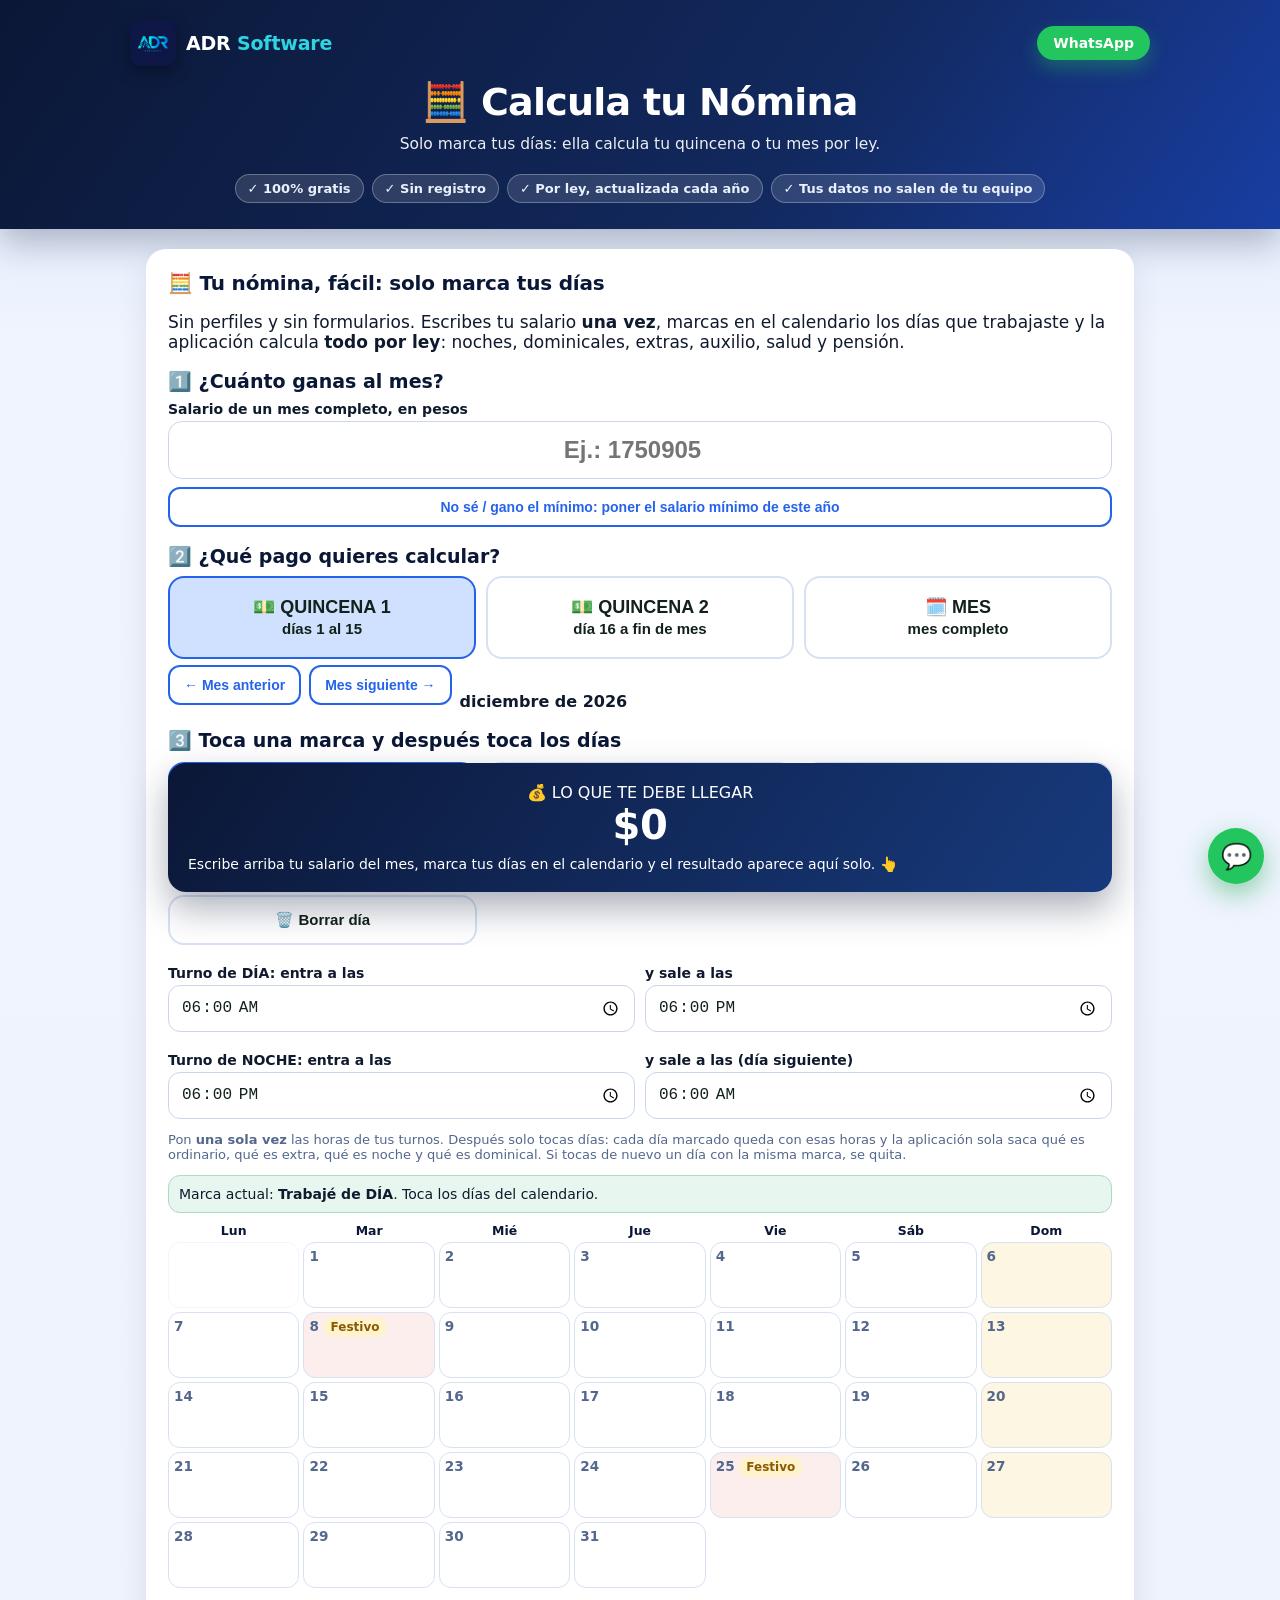
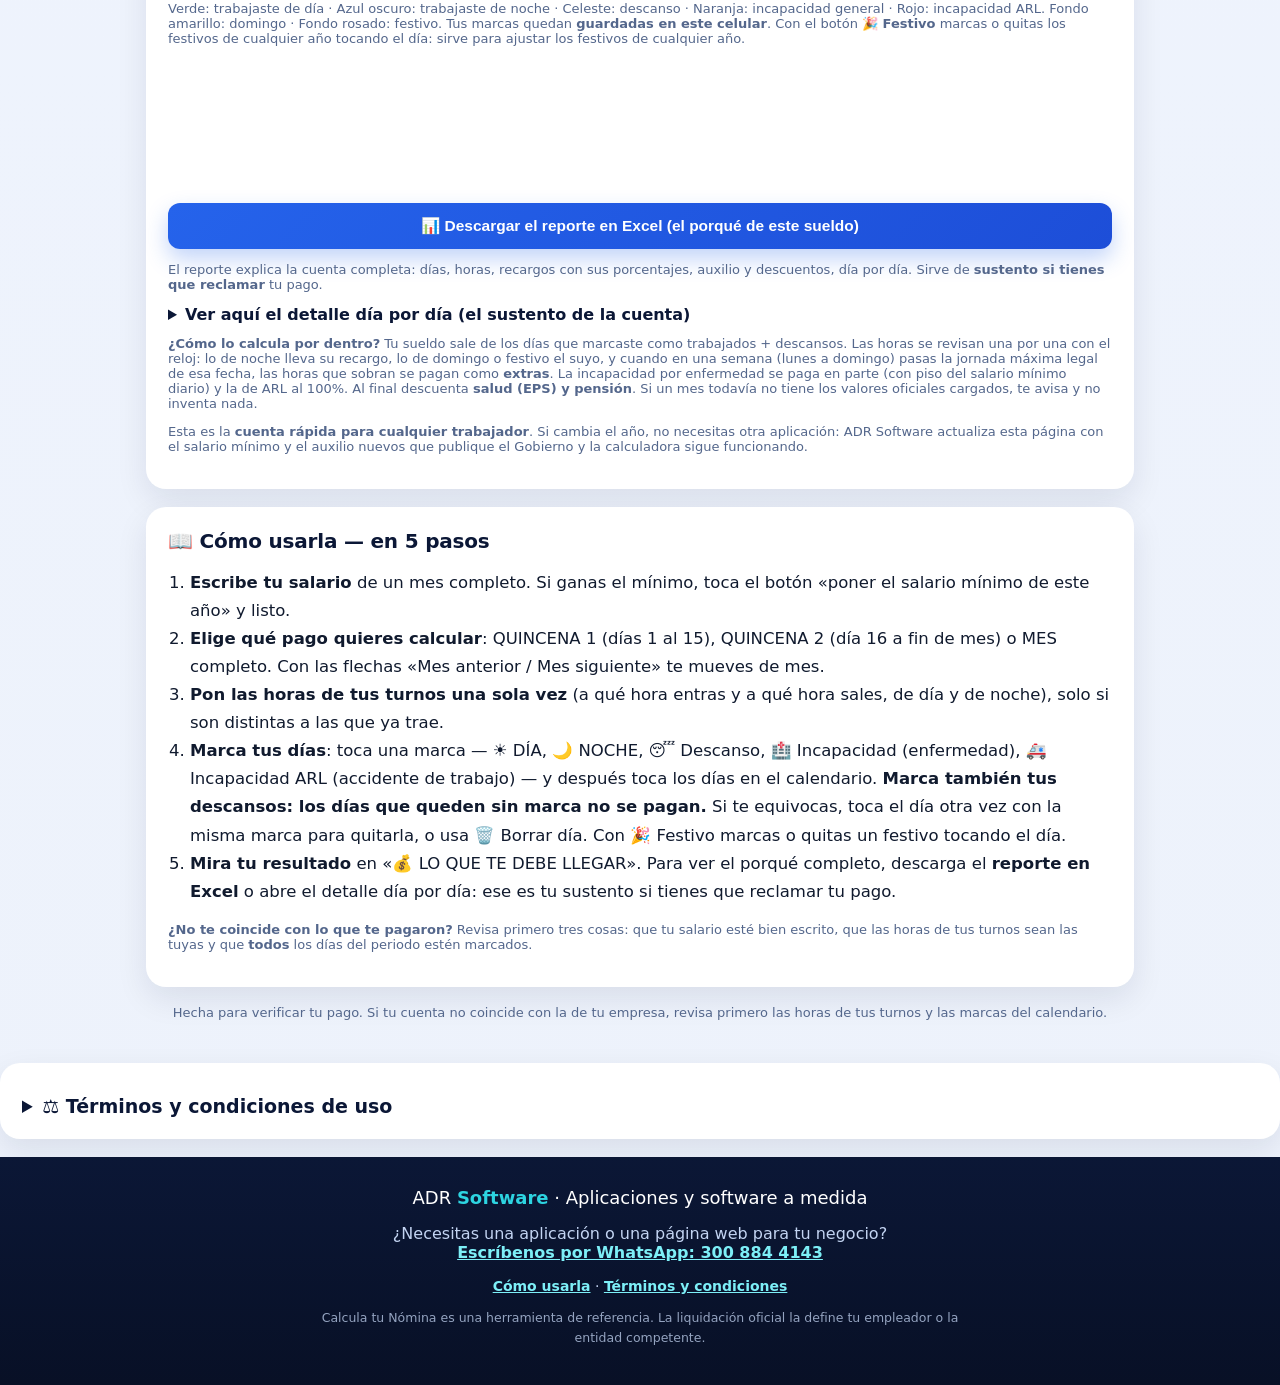
==== index.html @ c44f1e7f "Colores del calendario bien diferenciados" ====
<!DOCTYPE html>
<html lang="es">
<head>
<meta charset="UTF-8">
<meta name="viewport" content="width=device-width, initial-scale=1.0, viewport-fit=cover">
<meta http-equiv="Content-Security-Policy" content="default-src 'none'; script-src 'unsafe-inline'; style-src 'unsafe-inline'; img-src data:; base-uri 'none'; form-action 'none'">
<meta name="theme-color" content="#123c2b">
<title>Calcula tu Nómina — Gratis | ADR Software</title>
<link rel="icon" href="data:image/svg+xml,%3Csvg xmlns='http://www.w3.org/2000/svg' viewBox='0 0 100 100'%3E%3Crect width='100' height='100' rx='20' fill='%23123c2b'/%3E%3Ctext x='50' y='70' font-size='54' text-anchor='middle' fill='white'%3E%24%3C/text%3E%3C/svg%3E">
<style>
/* ===== Estilos (base conservada del proyecto existente) ===== */
:root{--verde:#123c2b;--verde2:#1b6a4a;--fondo:#f1f6f3;--borde:#c3d5cb;--ok:#137547;--mal:#b42318;--aviso:#8a5a00;--fondo-aviso:#fff3cd;--gris:#5b6b62}
*{box-sizing:border-box}
body{margin:0;font-family:system-ui,-apple-system,"Segoe UI",Roboto,sans-serif;background:var(--fondo);color:#12211a;font-size:16px}
header{background:var(--verde);color:#fff;padding:12px 16px 4px;position:sticky;top:0;z-index:20}
header h1{margin:0;font-size:20px}
header p{margin:2px 0 0;font-size:13px;opacity:.85}
nav{display:flex;gap:6px;flex-wrap:wrap;padding:10px 0 8px}
nav button{flex:1 1 auto;padding:10px 6px;border:1px solid #fff;background:#fff;color:var(--verde);border-radius:10px;font-size:13.5px;font-weight:600;cursor:pointer;min-width:104px}
nav button.activo{background:#ffc94d;color:#12211a;border-color:#ffc94d}
nav button .etapa{display:block;font-size:10.5px;font-weight:700;opacity:.75}
main{max-width:980px;margin:0 auto;padding:14px}
section.vista{display:none}section.vista.activa{display:block}
.tarjeta{background:#fff;border:1px solid var(--borde);border-radius:12px;padding:14px;margin-bottom:14px}
.tarjeta h2{margin:0 0 10px;font-size:18px;color:var(--verde)}
.tarjeta h3{margin:14px 0 6px;font-size:16px;color:var(--verde)}
label{display:block;font-size:14px;margin:10px 0 4px;font-weight:600}
input,select,textarea{width:100%;padding:10px;border:1px solid var(--borde);border-radius:8px;font-size:16px;background:#fff;color:#12211a}
textarea{min-height:80px}
.fila{display:grid;grid-template-columns:1fr 1fr;gap:10px}
.fila3{display:grid;grid-template-columns:1fr 1fr 1fr;gap:10px}
@media(max-width:640px){.fila,.fila3{grid-template-columns:1fr}}
button.accion{background:var(--verde2);color:#fff;border:none;border-radius:10px;padding:12px 16px;font-size:15px;cursor:pointer;width:100%;margin-top:12px}
button.secundario{background:#fff;color:var(--verde);border:1px solid var(--verde);border-radius:10px;padding:10px 14px;font-size:14px;cursor:pointer;margin-top:8px}
button.peligro{background:#fff;color:var(--mal);border:1px solid var(--mal);border-radius:10px;padding:10px 14px;font-size:14px;cursor:pointer;margin-top:8px}
table{width:100%;border-collapse:collapse;font-size:13.5px}
th,td{padding:7px 6px;border-bottom:1px solid #e0eae4;text-align:left;vertical-align:top}
td.num,th.num{text-align:right;font-variant-numeric:tabular-nums}
.etiqueta{display:inline-block;padding:2px 8px;border-radius:99px;font-size:12px;font-weight:700;background:#e2efe7;color:var(--verde)}
.etiqueta.pendiente{background:var(--fondo-aviso);color:var(--aviso)}
.etiqueta.verificado{background:#d9f2e3;color:var(--ok)}
.aviso{background:var(--fondo-aviso);border:1px solid #ecd28a;border-radius:10px;padding:10px;font-size:14px;margin:10px 0}
.error{background:#fdeceb;border:1px solid #f2b8b2;border-radius:10px;padding:10px;font-size:14px;margin:10px 0}
.okcaja{background:#e7f6ee;border:1px solid #a9dcc0;border-radius:10px;padding:10px;font-size:14px;margin:10px 0}
.peq{font-size:13px;color:var(--gris)}
.pendiente-caja{border:2px dashed var(--borde);border-radius:12px;padding:18px;text-align:center;color:var(--gris)}
.cal-cab{display:grid;grid-template-columns:repeat(7,1fr);gap:4px;margin-bottom:4px}
.cal-cab div{text-align:center;font-weight:700;font-size:.78rem;color:var(--verde)}
.cal-grid{display:grid;grid-template-columns:repeat(7,1fr);gap:4px}
.cal-dia{min-height:66px;border:1px solid var(--borde);border-radius:9px;padding:4px 5px;font-size:.72rem;background:#fff;cursor:pointer;text-align:left;line-height:1.35}
.cal-dia .num{font-weight:700;font-size:.85rem}
.cal-dia.domingo{background:#fdf6e3}
.cal-dia.festivo{background:#fdeeee}
.cal-dia.vacio{opacity:.3;cursor:default}
.cal-dia.sel{outline:3px solid var(--verde2);outline-offset:-1px}
.cal-dia.sin-registro{color:var(--gris)}
.cal-dia.marcado-trabajado{background:#a9dfb8;border-color:#1e9e50}
.cal-dia.marcado-descanso{background:#c9e4f6;border-color:#5b9bd5}
.cal-dia.marcado-incapacidad{background:#ffc98a;border-color:#e07b24}
.cal-dia.marcado-incapacidad-arl{background:#f6a8a8;border-color:#d63a3a}
.cal-dia.marcado-noche{background:#2f4a8a;border-color:#1d2f57;color:#fff}
.rapido-botones{display:grid;grid-template-columns:repeat(3,1fr);gap:8px;margin:10px 0}
@media(max-width:640px){.rapido-botones{grid-template-columns:repeat(2,1fr)}}
.rapido-btn{padding:14px 8px;border:2px solid var(--borde);border-radius:12px;background:#fff;font-size:15px;font-weight:700;cursor:pointer;color:#12211a}
.rapido-btn.activo{border-color:var(--verde);background:#ffc94d}
.rapido-btn[data-modo-rapido="trabajado"].activo{background:#bfe6c8}
.rapido-btn[data-modo-rapido="descanso"].activo{background:#ccd9ec}
.rapido-btn[data-modo-rapido="incapacidad_general"].activo{background:#ffc98a}
.rapido-btn[data-modo-rapido="incapacidad_arl"].activo{background:#f6a8a8}
.rapido-btn[data-modo-rapido="borrar"].activo{background:#f2b8b2}
.ci-pregunta{font-size:19px;font-weight:800;color:var(--verde);margin:18px 0 8px}
.ci-botones{display:grid;grid-template-columns:1fr 1fr;gap:10px}
.ci-boton{padding:18px 10px;border:2px solid var(--borde);border-radius:14px;background:#fff;font-size:18px;font-weight:800;cursor:pointer;color:#12211a}
.ci-boton.activo{background:#ffc94d;border-color:var(--verde)}
.ci-paso{display:flex;align-items:center;gap:10px;margin:10px 0}
.ci-paso button{width:56px;height:56px;flex:0 0 56px;border-radius:50%;border:2px solid var(--verde);background:#fff;color:var(--verde);font-size:28px;font-weight:800;cursor:pointer}
.ci-paso .ci-valor{flex:1;text-align:center;font-size:22px;font-weight:800}
.ci-paso .ci-valor small{display:block;font-size:13px;font-weight:600;color:var(--gris)}
.ci-resultado{position:sticky;bottom:8px;background:var(--verde);color:#fff;border-radius:14px;padding:16px;text-align:center;margin-top:16px;box-shadow:0 4px 14px rgba(0,0,0,.25);z-index:5}
.ci-resultado .ci-neto{font-size:36px;font-weight:800;line-height:1.15}
input.ci-salario{font-size:24px;font-weight:800;text-align:center;padding:14px}
.pto{display:inline-block;width:9px;height:9px;border-radius:50%;margin-right:3px;vertical-align:middle}
.pto.pendiente{background:#e0a800}.pto.revisado{background:#0d6efd}.pto.confirmado{background:#198754}
.mini-nav{display:flex;gap:8px;align-items:end;flex-wrap:wrap}
.mini-nav button{width:auto;margin:6px 0;padding:10px 14px}
.dias-sem{display:flex;gap:10px;flex-wrap:wrap;margin:6px 0}
.dias-sem label{font-weight:400;display:flex;gap:4px;align-items:center;margin:0}
.dias-sem input{width:auto}
.perfil-carta{border:1px solid var(--borde);border-radius:10px;padding:12px;margin-bottom:10px}
.perfil-carta .acciones{display:flex;gap:8px;flex-wrap:wrap}
.perfil-carta .acciones button{flex:1;margin-top:8px}
details{margin-top:10px}summary{font-weight:700;color:var(--verde);cursor:pointer}
.scroll-x{overflow-x:auto}
</style>
<link rel="preconnect" href="https://fonts.googleapis.com">
<link rel="preconnect" href="https://fonts.gstatic.com" crossorigin>
<link href="https://fonts.googleapis.com/css2?family=Inter:wght@400;600;700;800&display=swap" rel="stylesheet">
<style>
/* ===== Piel premium ADR (solo versión web; la lógica no se toca) ===== */
:root{--verde:#0B1736;--verde2:#2563EB;--fondo:#EDF2FB;--borde:#C9D6EE;--ok:#15803D;--gris:#54678C}
body{font-family:'Inter',system-ui,-apple-system,"Segoe UI",Roboto,sans-serif;background:linear-gradient(180deg,#DCE8FC 0,#EFF4FE 340px,#EDF2FB 100%);color:#101A2E}
main{max-width:1020px;padding:20px 16px 30px}
/* Héroe */
header{position:static;background:linear-gradient(125deg,#0B1736 0%,#12295E 62%,#1D4ED8 130%);padding:20px 18px 26px;text-align:center;box-shadow:0 14px 34px rgba(11,23,54,.28)}
header h1{font-size:clamp(27px,5.4vw,38px);font-weight:800;letter-spacing:-.02em;margin-top:14px}
header p{font-size:15.5px;opacity:.92;max-width:620px;margin:8px auto 0;line-height:1.55}
.adr-marca{display:flex;align-items:center;gap:10px;max-width:1020px;margin:0 auto;text-align:left}
.adr-marca img{width:46px;height:46px;border-radius:11px;box-shadow:0 6px 16px rgba(0,0,0,.35)}
.adr-marca-nombre{font-size:19px;font-weight:800;color:#fff;letter-spacing:-.01em}
.adr-marca-nombre b{color:#2DD4E1;font-weight:800}
.adr-marca-wa{margin-left:auto;background:#22C55E;color:#fff;font-weight:700;font-size:14px;padding:9px 16px;border-radius:999px;text-decoration:none;box-shadow:0 8px 18px rgba(34,197,94,.35)}
.adr-marca-wa:hover{background:#16A34A}
.adr-confianza{display:flex;flex-wrap:wrap;gap:8px;justify-content:center;margin-top:18px}
.adr-confianza span{background:rgba(255,255,255,.13);border:1px solid rgba(255,255,255,.28);color:#EAF1FE;font-size:13px;font-weight:600;padding:6px 12px;border-radius:999px}
/* Tarjetas y controles */
.tarjeta{border:none;border-radius:20px;padding:22px;box-shadow:0 12px 32px rgba(11,23,54,.09);margin-bottom:18px}
.tarjeta h2{color:#0B1736;font-size:20px;letter-spacing:-.01em}
.tarjeta h3{color:#0B1736}
input,select,textarea{border:1.5px solid var(--borde);border-radius:12px;padding:11px 12px;transition:border-color .15s,box-shadow .15s}
input:focus,select:focus,textarea:focus{outline:none;border-color:#2563EB;box-shadow:0 0 0 4px rgba(37,99,235,.16)}
button.accion{background:linear-gradient(135deg,#2563EB,#1D4ED8);border-radius:12px;padding:14px 16px;font-size:15.5px;font-weight:700;box-shadow:0 10px 22px rgba(37,99,235,.28)}
button.secundario{border:2px solid #2563EB;color:#2563EB;border-radius:12px;font-weight:600}
button.peligro{border-radius:12px}
summary{color:#0B1736}
.aviso,.error,.okcaja{border-radius:12px}
.etiqueta{background:#E3EDFF;color:#0B1736}
/* Marcado rápido y calendario */
.rapido-btn{border:2px solid #D7E1F2;border-radius:16px;transition:transform .12s,box-shadow .12s}
.rapido-btn:hover{transform:translateY(-2px);box-shadow:0 8px 18px rgba(11,23,54,.10)}
.rapido-btn.activo{border-color:#2563EB;background:#CFE1FF}
.rapido-btn[data-modo-rapido="trabajado"].activo{background:#BFE6C8;border-color:#15803D}
.rapido-btn[data-modo-rapido="descanso"].activo{background:#CCD9EC;border-color:#3D5A99}
.rapido-btn[data-modo-rapido="incapacidad_general"].activo{background:#FFC98A;border-color:#E07B24}
.rapido-btn[data-modo-rapido="incapacidad_arl"].activo{background:#F6A8A8;border-color:#D63A3A}
.rapido-btn[data-modo-rapido="borrar"].activo{background:#F2B8B2;border-color:#B42318}
.cal-dia{border-radius:12px;border-color:#D7E1F2}
.cal-dia.sel{outline:3px solid #2563EB}
.cal-cab div{color:#0B1736}
/* Modo pregunta por pregunta */
.ci-pregunta{color:#0B1736}
.ci-boton{border:2px solid #D7E1F2;border-radius:16px;transition:transform .12s,box-shadow .12s}
.ci-boton:hover{transform:translateY(-2px);box-shadow:0 8px 18px rgba(11,23,54,.10)}
.ci-boton.activo{background:#CFE1FF;border-color:#2563EB}
.ci-paso button{border-color:#2563EB;color:#2563EB}
input.ci-salario{border-radius:14px}
.ci-resultado{background:linear-gradient(125deg,#0B1736,#173A7D);border-radius:18px;box-shadow:0 16px 36px rgba(11,23,54,.35);padding:20px}
.ci-resultado .ci-neto{font-size:40px;letter-spacing:-.01em}
/* Instrucciones y términos */
#instrucciones ol{margin:8px 0 4px;padding-left:22px;line-height:1.65}
#instrucciones li{margin-bottom:7px}
#terminos summary{font-size:16.5px}
#terminos p{line-height:1.6;color:#33456B}
/* Pie y flotante */
.adr-pie{background:linear-gradient(180deg,#0B1736,#081026);color:#C3D4F2;text-align:center;padding:30px 16px 38px;margin-top:10px}
.adr-pie-marca{font-size:18px;color:#fff;margin:0 0 8px}
.adr-pie-marca b{color:#2DD4E1}
.adr-pie a{color:#7DEFF7;font-weight:700}
.adr-pie-links{font-size:14px}
.adr-pie-nota{font-size:12.5px;opacity:.75;max-width:640px;margin:10px auto 0;line-height:1.55}
.adr-flotante{position:fixed;right:16px;bottom:16px;width:56px;height:56px;border-radius:50%;background:#22C55E;display:flex;align-items:center;justify-content:center;font-size:25px;text-decoration:none;box-shadow:0 10px 26px rgba(22,163,74,.45);z-index:50}
.adr-flotante:hover{background:#16A34A}
/* La sección de valores por año es solo de administración: no se muestra en la web */
#cfg-tarjeta{display:none!important}
</style>
</head>
<body>
<!-- ============================================================
     Calcula tu Nómina (proyecto independiente)
     Una sola página: marcas tus días y calcula todo por ley.
     Los valores de cada año (salario mínimo, auxilio, recargos,
     festivos) se pueden escribir en la tarjeta ⚙️ Valores por año.
     Un solo archivo, sin servidor. Los datos se guardan SOLO en
     este dispositivo (localStorage, clave propia).
     ============================================================ -->
<header><div class="adr-marca"><img src="[data-uri]" alt="Logotipo de ADR Software"><span class="adr-marca-nombre">ADR <b>Software</b></span><a class="adr-marca-wa" href="https://wa.me/573008844143?text=Hola%20ADR%20Software%2C%20tengo%20una%20pregunta%20sobre%20Calcula%20tu%20N%C3%B3mina." target="_blank" rel="noopener">WhatsApp</a></div>
  <h1>🧮 Calcula tu Nómina</h1>
  <p>Solo marca tus días: ella calcula tu quincena o tu mes por ley.</p>
<div class="adr-confianza"><span>✓ 100% gratis</span><span>✓ Sin registro</span><span>✓ Por ley, actualizada cada año</span><span>✓ Tus datos no salen de tu equipo</span></div></header>
<main>
<section id="vista-inicio" class="vista activa">
  <div class="tarjeta">
    <h2>🧮 Tu nómina, fácil: solo marca tus días</h2>
    <p style="font-size:17px">Sin perfiles y sin formularios. Escribes tu salario <strong>una vez</strong>, marcas en el calendario los días que trabajaste y la aplicación calcula <strong>todo por ley</strong>: noches, dominicales, extras, auxilio, salud y pensión.</p>
    <div class="ci-pregunta">1️⃣ ¿Cuánto ganas al mes?</div>
    <label for="ci-salario" style="margin-top:0">Salario de un mes completo, en pesos</label>
    <input id="ci-salario" class="ci-salario" type="number" min="0" step="1000" inputmode="numeric" placeholder="Ej.: 1750905">
    <button class="secundario" id="btn-ci-minimo" style="width:100%">No sé / gano el mínimo: poner el salario mínimo de este año</button>
    <div class="ci-pregunta">2️⃣ ¿Qué pago quieres calcular?</div>
    <div class="ci-botones" style="grid-template-columns:1fr 1fr 1fr">
      <button type="button" class="ci-boton activo" data-ci-periodo="q1">💵 QUINCENA 1<br><small style="font-weight:600">días 1 al 15</small></button>
      <button type="button" class="ci-boton" data-ci-periodo="q2">💵 QUINCENA 2<br><small style="font-weight:600">día 16 a fin de mes</small></button>
      <button type="button" class="ci-boton" data-ci-periodo="mes">🗓️ MES<br><small style="font-weight:600">mes completo</small></button>
    </div>
    <div class="mini-nav">
      <button class="secundario" id="btn-ci-mes-antes">← Mes anterior</button>
      <button class="secundario" id="btn-ci-mes-sig">Mes siguiente →</button>
      <strong id="ci-titulo-mes"></strong>
    </div>
    <input id="ci-mes" type="month" style="display:none">
    <div class="ci-pregunta">3️⃣ Toca una marca y después toca los días</div>
    <div class="rapido-botones">
      <button type="button" class="rapido-btn activo" data-ci-modo="trabajo_dia">☀️ Trabajé de DÍA</button>
      <button type="button" class="rapido-btn" data-ci-modo="trabajo_noche">🌙 Trabajé de NOCHE</button>
      <button type="button" class="rapido-btn" data-ci-modo="descanso">😴 Descanso</button>
      <button type="button" class="rapido-btn" data-ci-modo="incapacidad_general">🏥 Incapacidad (enfermedad)</button>
      <button type="button" class="rapido-btn" data-ci-modo="incapacidad_arl">🚑 Incapacidad ARL (accidente de trabajo)</button>
      <button type="button" class="rapido-btn" data-ci-modo="festivo">🎉 Festivo (marcar / quitar)</button>
      <button type="button" class="rapido-btn" data-ci-modo="borrar">🗑️ Borrar día</button>
    </div>
    <div class="fila">
      <div><label for="ci-turno-dia-i">Turno de DÍA: entra a las</label><input id="ci-turno-dia-i" type="time" value="06:00"></div>
      <div><label for="ci-turno-dia-f">y sale a las</label><input id="ci-turno-dia-f" type="time" value="18:00"></div>
      <div><label for="ci-turno-noche-i">Turno de NOCHE: entra a las</label><input id="ci-turno-noche-i" type="time" value="18:00"></div>
      <div><label for="ci-turno-noche-f">y sale a las (día siguiente)</label><input id="ci-turno-noche-f" type="time" value="06:00"></div>
    </div>
    <p class="peq">Pon <strong>una sola vez</strong> las horas de tus turnos. Después solo tocas días: cada día marcado queda con esas horas y la aplicación sola saca qué es ordinario, qué es extra, qué es noche y qué es dominical. Si tocas de nuevo un día con la misma marca, se quita.</p>
    <div id="ci-modo-estado" class="okcaja">Marca actual: <strong>Trabajé de DÍA</strong>. Toca los días del calendario.</div>
    <div class="cal-cab"><div>Lun</div><div>Mar</div><div>Mié</div><div>Jue</div><div>Vie</div><div>Sáb</div><div>Dom</div></div>
    <div class="cal-grid" id="ci-grid"></div>
    <p class="peq">Verde: trabajaste de día · Azul oscuro: trabajaste de noche · Celeste: descanso · Naranja: incapacidad general · Rojo: incapacidad ARL. Fondo amarillo: domingo · Fondo rosado: festivo. Tus marcas quedan <strong>guardadas en este celular</strong>. Con el botón <strong>🎉 Festivo</strong> marcas o quitas los festivos de cualquier año tocando el día: sirve para ajustar los festivos de cualquier año.</p>
    <div id="ci-aviso"></div>
    <div class="ci-resultado">
      <div>💰 LO QUE TE DEBE LLEGAR</div>
      <div class="ci-neto" id="ci-neto">$0</div>
      <div id="ci-resultado-detalle" style="font-size:14px;text-align:left;margin-top:8px"></div>
    </div>
    <button type="button" class="accion" id="btn-reporte">📊 Descargar el reporte en Excel (el porqué de este sueldo)</button>
    <p class="peq">El reporte explica la cuenta completa: días, horas, recargos con sus porcentajes, auxilio y descuentos, día por día. Sirve de <strong>sustento si tienes que reclamar</strong> tu pago.</p>
    <details id="ci-detalle-wrap"><summary>Ver aquí el detalle día por día (el sustento de la cuenta)</summary><div id="ci-detalle-dias" style="font-size:13.5px;line-height:1.6;margin-top:8px"></div></details>
    <p class="peq" style="margin-top:12px"><strong>¿Cómo lo calcula por dentro?</strong> Tu sueldo sale de los días que marcaste como trabajados + descansos. Las horas se revisan una por una con el reloj: lo de noche lleva su recargo, lo de domingo o festivo el suyo, y cuando en una semana (lunes a domingo) pasas la jornada máxima legal de esa fecha, las horas que sobran se pagan como <strong>extras</strong>. La incapacidad por enfermedad se paga en parte (con piso del salario mínimo diario) y la de ARL al 100%. Al final descuenta <strong>salud (EPS) y pensión</strong>. Si un mes todavía no tiene los valores oficiales cargados, te avisa y no inventa nada.</p>
    <p class="peq">Esta es la <strong>cuenta rápida para cualquier trabajador</strong>. Si cambia el año, no necesitas otra aplicación: ADR Software actualiza esta página con el salario mínimo y el auxilio nuevos que publique el Gobierno y la calculadora sigue funcionando.</p>
  </div>
</section>

<div class="tarjeta" id="instrucciones-tarjeta">
  <h2>📖 Cómo usarla — en 5 pasos</h2>
  <ol style="font-size:16.5px;line-height:1.7;text-align:left;padding-left:22px">
    <li><strong>Escribe tu salario</strong> de un mes completo. Si ganas el mínimo, toca el botón «poner el salario mínimo de este año» y listo.</li>
    <li><strong>Elige qué pago quieres calcular</strong>: QUINCENA 1 (días 1 al 15), QUINCENA 2 (día 16 a fin de mes) o MES completo. Con las flechas «Mes anterior / Mes siguiente» te mueves de mes.</li>
    <li><strong> Pon las horas de tus turnos una sola vez</strong> (a qué hora entras y a qué hora sales, de día y de noche), solo si son distintas a las que ya trae.</li>
    <li><strong>Marca tus días</strong>: toca una marca — ☀️ DÍA, 🌙 NOCHE, 😴 Descanso, 🏥 Incapacidad (enfermedad), 🚑 Incapacidad ARL (accidente de trabajo) — y después toca los días en el calendario. <strong>Marca también tus descansos: los días que queden sin marca no se pagan.</strong> Si te equivocas, toca el día otra vez con la misma marca para quitarla, o usa 🗑️ Borrar día. Con 🎉 Festivo marcas o quitas un festivo tocando el día.</li>
    <li><strong>Mira tu resultado</strong> en «💰 LO QUE TE DEBE LLEGAR». Para ver el porqué completo, descarga el <strong>reporte en Excel</strong> o abre el detalle día por día: ese es tu sustento si tienes que reclamar tu pago.</li>
  </ol>
  <p class="peq"><strong>¿No te coincide con lo que te pagaron?</strong> Revisa primero tres cosas: que tu salario esté bien escrito, que las horas de tus turnos sean las tuyas y que <strong>todos</strong> los días del periodo estén marcados.</p>
</div>

<div class="tarjeta" id="cfg-tarjeta">
  <h2>⚙️ Valores por año (lo que cambia el Gobierno)</h2>
  <p>Cada año el Gobierno publica el <strong>salario mínimo</strong> y el <strong>auxilio de transporte</strong> nuevos. Cuando eso pase, escríbelos aquí <strong>una sola vez</strong> y la calculadora ya hace las cuentas del año nuevo. También puedes corregir los días festivos y, si una ley cambia algo a mitad de año, agregar ese cambio. Todo queda guardado en este celular.</p>
  <label for="cfg-anio">Año que quieres ver o corregir</label>
  <select id="cfg-anio"></select>
  <button type="button" class="secundario" id="btn-cfg-nuevo" style="width:100%">➕ Preparar el año siguiente</button>
  <div id="cfg-aviso-anio"></div>
  <div class="fila">
    <div><label for="cfg-smmlv">Salario mínimo de este año ($)</label><input id="cfg-smmlv" type="number" min="0" step="1000" inputmode="numeric" placeholder="Ej.: 1750905"></div>
    <div><label for="cfg-auxilio">Auxilio de transporte de este año ($)</label><input id="cfg-auxilio" type="number" min="0" step="1000" inputmode="numeric" placeholder="Ej.: 249095"></div>
  </div>
  <h3>Tramos del año (si algo cambia a mitad de año)</h3>
  <p class="peq">Casi todos los años tienen un solo tramo. Si el Gobierno cambia la jornada o el recargo dominical a mitad de año, aquí quedan dos o más tramos. Puedes corregir las fechas y los valores de cada tramo.</p>
  <div id="cfg-tramos"></div>
  <button type="button" class="secundario" id="btn-cfg-split" style="width:100%">➕ Agregar un cambio a mitad de año</button>
  <div id="cfg-split" style="display:none">
    <div class="fila">
      <div><label for="cfg-split-desde">El cambio empieza el día</label><input id="cfg-split-desde" type="date"></div>
      <div><label for="cfg-split-jornada">Jornada máxima desde ese día (horas por semana)</label><input id="cfg-split-jornada" type="number" min="1" max="60" step="1" placeholder="Igual que antes"></div>
      <div><label for="cfg-split-dom">Recargo dominical/festivo desde ese día (%)</label><input id="cfg-split-dom" type="number" min="0" max="200" step="1" placeholder="Igual que antes"></div>
      <div><label for="cfg-split-noche">La noche empieza a las (hora 0–24)</label><input id="cfg-split-noche" type="number" min="0" max="24" step="1" placeholder="Igual que antes"></div>
    </div>
    <button type="button" class="accion" id="btn-cfg-split-ok">Aplicar el cambio</button>
  </div>
  <details>
    <summary>Porcentajes que casi nunca cambian (tócalos solo si una ley los cambia)</summary>
    <div class="fila">
      <div><label for="cfg-p-nocturno">Recargo nocturno (%)</label><input id="cfg-p-nocturno" type="number" step="0.01"></div>
      <div><label for="cfg-p-extrad">Hora extra de día (%)</label><input id="cfg-p-extrad" type="number" step="0.01"></div>
      <div><label for="cfg-p-extran">Hora extra de noche (%)</label><input id="cfg-p-extran" type="number" step="0.01"></div>
      <div><label for="cfg-p-incap1">Incapacidad enfermedad días 1–90 (% del salario)</label><input id="cfg-p-incap1" type="number" step="0.01"></div>
      <div><label for="cfg-p-incap2">Incapacidad enfermedad días 91–180 (%)</label><input id="cfg-p-incap2" type="number" step="0.01"></div>
      <div><label for="cfg-p-incaparl">Incapacidad ARL (%)</label><input id="cfg-p-incaparl" type="number" step="0.01"></div>
      <div><label for="cfg-p-salud">Descuento de salud del trabajador (%)</label><input id="cfg-p-salud" type="number" step="0.01"></div>
      <div><label for="cfg-p-pension">Descuento de pensión del trabajador (%)</label><input id="cfg-p-pension" type="number" step="0.01"></div>
    </div>
  </details>
  <label for="cfg-festivos">Días festivos de este año — una fecha por línea, así: 2027-01-01</label>
  <textarea id="cfg-festivos" placeholder="2027-01-01&#10;2027-01-11&#10;..."></textarea>
  <p class="peq">Los festivos salen cada año en el calendario oficial. Escríbelos aquí y el calendario los pinta de rosado y paga su recargo. También puedes marcarlos o quitarlos tocando los días en el calendario con el botón 🎉 Festivo.</p>
  <button type="button" class="accion" id="btn-cfg-guardar">💾 Guardar estos valores</button>
  <div id="cfg-msg"></div>
</div>

<p class="peq" style="text-align:center">Hecha para verificar tu pago. Si tu cuenta no coincide con la de tu empresa, revisa primero las horas de tus turnos y las marcas del calendario.</p>
</main>
<script>
"use strict";

/* ============================================================
   Utilidades (copia mínima del proyecto grande)
   ============================================================ */
const $=s=>document.querySelector(s);
function dinero(n){return "$"+Math.round(Number(n)||0).toLocaleString("es-CO");}
function escapar(t){return String(t==null?"":t).replace(/[&<>"']/g,c=>({"&":"&amp;","<":"&lt;",">":"&gt;",'"':"&quot;","'":"&#39;"}[c]));}
const NOMBRES_MES=["enero","febrero","marzo","abril","mayo","junio","julio","agosto","septiembre","octubre","noviembre","diciembre"];
function pad2(n){return String(n).padStart(2,"0");}
function isoDe(anio,mes,dia){return anio+"-"+pad2(mes)+"-"+pad2(dia);}
function diasEnMes(anio,mes){return new Date(anio,mes,0).getDate();}
function sumarDias(iso,n){const f=new Date(iso+"T12:00:00");f.setDate(f.getDate()+n);return f.getFullYear()+"-"+String(f.getMonth()+1).padStart(2,"0")+"-"+String(f.getDate()).padStart(2,"0");}
function diaSemanaDe(iso){return new Date(iso+"T12:00:00").getDay();}
function esDomingoISO(iso){return diaSemanaDe(iso)===0;}
function lunesDeSemana(iso){return sumarDias(iso,-((diaSemanaDe(iso)+6)%7));}
const CUBETAS=["OD","ON","ODD","ODN","ED","EN","EDD","EDN"];
function cubetasEnCero(){const o={};CUBETAS.forEach(k=>{o[k]=0;});return o;}
function totalCubetas(c){return CUBETAS.reduce((s,k)=>s+c[k],0);}

/* ============================================================
   VALORES POR AÑO (editables por el usuario)
   Lo que el Gobierno cambia: salario mínimo y auxilio cada año;
   a veces a mitad de año cambian la jornada o el recargo
   dominical: eso se guarda por TRAMOS (desde/hasta). Precargado:
   2025 y 2026 con los valores oficiales verificados del proyecto
   grande; 2027 con la jornada y el dominical que ya fijó la
   Ley 2466 de 2025, pero SIN salario mínimo: lo escribe el
   usuario cuando el Gobierno lo publique (diciembre de 2026).
   ============================================================ */
const FESTIVOS_2025=["2025-01-01","2025-01-06","2025-03-24","2025-04-17","2025-04-18","2025-05-01","2025-06-02","2025-06-23","2025-06-30","2025-07-20","2025-08-07","2025-08-18","2025-10-13","2025-11-03","2025-11-17","2025-12-08","2025-12-25"];
const FESTIVOS_2026=["2026-01-01","2026-01-12","2026-03-23","2026-04-02","2026-04-03","2026-05-01","2026-05-18","2026-06-08","2026-06-15","2026-06-29","2026-07-20","2026-08-07","2026-08-17","2026-10-12","2026-11-02","2026-11-16","2026-12-08","2026-12-25"];
function cfgAnioBase(smmlv,auxilio,tramos,festivos){
  return {smmlv:smmlv,auxilio:auxilio,recargoNocturno:35,extraDiurna:25,extraNocturna:75,
    incap1a90:66.67,incap91a180:50,incapARL:100,salud:4,pension:4,tramos:tramos,festivos:festivos};
}
function CFG_DEFECTO(){
  return {
    2025:cfgAnioBase(1423500,200000,[
      {desde:"2025-01-01",hasta:"2025-06-30",jornada:46,nocheDesde:21,dominical:75},
      {desde:"2025-07-01",hasta:"2025-07-14",jornada:46,nocheDesde:21,dominical:80},
      {desde:"2025-07-15",hasta:"2025-12-24",jornada:44,nocheDesde:21,dominical:80},
      {desde:"2025-12-25",hasta:"2025-12-31",jornada:44,nocheDesde:19,dominical:80}],FESTIVOS_2025),
    2026:cfgAnioBase(1750905,249095,[
      {desde:"2026-01-01",hasta:"2026-06-30",jornada:44,nocheDesde:19,dominical:80},
      {desde:"2026-07-01",hasta:"2026-07-14",jornada:44,nocheDesde:19,dominical:90},
      {desde:"2026-07-15",hasta:"2026-12-31",jornada:42,nocheDesde:19,dominical:90}],FESTIVOS_2026),
    2027:cfgAnioBase(0,0,[
      {desde:"2027-01-01",hasta:"2027-06-30",jornada:42,nocheDesde:19,dominical:90},
      {desde:"2027-07-01",hasta:"2027-12-31",jornada:42,nocheDesde:19,dominical:100}],[])
  };
}
let CFG=CFG_DEFECTO();
/* La vigencia (tramo) que cubre una fecha, con todos los valores
   que el motor necesita. null si el año no está o la fecha no
   está cubierta por ningún tramo. */
function paramSimple(iso){
  const c=CFG[Number(iso.slice(0,4))];if(!c||!Array.isArray(c.tramos))return null;
  const t=c.tramos.find(t=>iso>=t.desde&&(!t.hasta||iso<=t.hasta));if(!t)return null;
  return {smmlv:Number(c.smmlv)||0,auxilio:Number(c.auxilio)||0,
    jornadaMaxima:Number(t.jornada)||42,divisor:Math.round((Number(t.jornada)||42)/6*30),
    nocheDesde:Number(t.nocheDesde)||19,recargoDominical:Number(t.dominical)||0,
    recargoNocturno:Number(c.recargoNocturno)||0,extraDiurna:Number(c.extraDiurna)||0,extraNocturna:Number(c.extraNocturna)||0,
    incapGeneral1a90:Number(c.incap1a90)||0,incapGeneral91a180:Number(c.incap91a180)||0,incapARL:Number(c.incapARL)||0,
    saludTrabajador:Number(c.salud)||0,pensionTrabajador:Number(c.pension)||0};
}
function bloqueoSimple(iso){
  const anio=Number(iso.slice(0,4));const c=CFG[anio];
  if(!c)return{bloqueado:true,motivo:"Todavía no hay valores cargados para el año "+anio+": en cuanto el Gobierno publique los valores de ese año, actualizaremos esta página."};
  if(!(Number(c.smmlv)>0))return{bloqueado:true,motivo:"El año "+anio+" aún no tiene el salario mínimo escrito. Cuando el Gobierno lo publique, actualizaremos esta página con ese valor y esta cuenta quedará exacta (por ahora es una estimación)."};
  if(!paramSimple(iso))return{bloqueado:true,motivo:"La fecha "+iso+" no está cubierta por los valores cargados de su año en esta página."};
  return{bloqueado:false,motivo:""};
}
function esFestivoTabla(iso){
  /* Lo tocado a mano en el calendario manda sobre la lista de ⚙️:
     festivosExtra = marcados por el usuario; festivosFuera =
     festivos de la lista que el usuario quitó tocando el día. */
  if(typeof cs!=="undefined"&&cs){
    if(cs.festivosFuera&&cs.festivosFuera[iso])return false;
    if(cs.festivosExtra&&cs.festivosExtra[iso])return true;
  }
  const c=CFG[Number(iso.slice(0,4))];
  return !!(c&&Array.isArray(c.festivos)&&c.festivos.indexOf(iso)>=0);
}


/* ============================================================
   CALCULADORA INMEDIATA (extraída del Bloque 13 del proyecto
   grande, con los parámetros apuntando a los valores editables
   por año de esta misma aplicación: paramSimple/bloqueoSimple)
   ============================================================ */
const CLAVE_SIMPLE="calculadora_nomina_sencilla_v1";
const NOMBRES_MARCA_SIMPLE={trabajo_dia:"Trabajé de DÍA",trabajo_noche:"Trabajé de NOCHE",descanso:"Descanso",incapacidad_general:"Incapacidad (enfermedad)",incapacidad_arl:"Incapacidad ARL",festivo:"Festivo 🎉 (toca un día para marcarlo o quitarlo como festivo)",borrar:"Borrar día"};
let cs={salario:0,turnoDia:{i:"06:00",f:"18:00"},turnoNoche:{i:"18:00",f:"06:00"},marcas:{},festivosExtra:{},festivosFuera:{}};
let ciPeriodo="q1",ciModo="trabajo_dia",ciAnio=0,ciMesNum=0,ciUltimoResultado=null;
(function(){
  const hoy=new Date();ciAnio=hoy.getFullYear();ciMesNum=hoy.getMonth()+1;
  ciPeriodo=hoy.getDate()<=15?"q1":"q2";
  try{
    const crudo=localStorage.getItem(CLAVE_SIMPLE);
    if(crudo){const d=JSON.parse(crudo);if(d&&typeof d==="object"){if(d.salario)cs.salario=Number(d.salario)||0;if(d.turnoDia)cs.turnoDia=d.turnoDia;if(d.turnoNoche)cs.turnoNoche=d.turnoNoche;if(d.marcas)cs.marcas=d.marcas;if(d.festivosExtra)cs.festivosExtra=d.festivosExtra;if(d.festivosFuera)cs.festivosFuera=d.festivosFuera;if(d.cfg&&typeof d.cfg==="object")CFG=d.cfg;}}
  }catch(err){/* almacenamiento no disponible: la calculadora funciona igual, solo no recuerda entre visitas */}
})();
function csGuardar(){try{localStorage.setItem(CLAVE_SIMPLE,JSON.stringify({salario:cs.salario,turnoDia:cs.turnoDia,turnoNoche:cs.turnoNoche,marcas:cs.marcas,festivosExtra:cs.festivosExtra,festivosFuera:cs.festivosFuera,cfg:CFG}));}catch(err){}}
function ciRango(){
  if(ciPeriodo==="q1")return{desde:isoDe(ciAnio,ciMesNum,1),hasta:isoDe(ciAnio,ciMesNum,15)};
  if(ciPeriodo==="q2")return{desde:isoDe(ciAnio,ciMesNum,16),hasta:isoDe(ciAnio,ciMesNum,diasEnMes(ciAnio,ciMesNum))};
  return{desde:isoDe(ciAnio,ciMesNum,1),hasta:isoDe(ciAnio,ciMesNum,diasEnMes(ciAnio,ciMesNum))};
}
/* Clasifica las horas marcadas como trabajo entre desde y
   hasta, minuto a minuto (mismo criterio de la Etapa 3, pero
   sin contrato: el tope semanal es la jornada máxima legal de
   cada semana). Devuelve minutos por cubeta y por fecha. */
function ciClasificar(desde,hasta){
  const dias={};const sinParametros=[];
  const iniExp=lunesDeSemana(desde),finExp=sumarDias(lunesDeSemana(hasta),6);
  const fechasTrabajo=Object.keys(cs.marcas).filter(f=>(cs.marcas[f]==="trabajo_dia"||cs.marcas[f]==="trabajo_noche")&&f>=iniExp&&f<=finExp).sort();
  const cumSemana={};
  fechasTrabajo.forEach(fecha=>{
    const marca=cs.marcas[fecha];
    const turno=marca==="trabajo_noche"?cs.turnoNoche:cs.turnoDia;
    if(!turno.i||!turno.f)return;
    const iniD=new Date(fecha+"T"+turno.i+":00");
    const finD=new Date(fecha+"T"+turno.f+":00");
    if(finD<=iniD)finD.setDate(finD.getDate()+1);
    const cursor=new Date(iniD);
    while(cursor<finD){
      const f=isoDe(cursor.getFullYear(),cursor.getMonth()+1,cursor.getDate());
      const p=paramSimple(f);
      const sem=lunesDeSemana(f);
      if(cumSemana[sem]===undefined)cumSemana[sem]=0;
      if(!p){if(f>=desde&&f<=hasta&&sinParametros.indexOf(f)<0)sinParametros.push(f);cursor.setMinutes(cursor.getMinutes()+1);continue;}
      const tope=(p.jornadaMaxima||44)*60;
      const extra=cumSemana[sem]>=tope;
      cumSemana[sem]++;
      if(f>=desde&&f<=hasta){
        const minDelDia=cursor.getHours()*60+cursor.getMinutes();
        const noche=minDelDia>=p.nocheDesde*60||minDelDia<360;
        const dom=esDomingoISO(f)||esFestivoTabla(f);
        const clave=(extra?"E":"O")+(dom?"D":"")+(noche?"N":"D");
        if(!dias[f])dias[f]=cubetasEnCero();
        dias[f][clave]++;
      }
      cursor.setMinutes(cursor.getMinutes()+1);
    }
  });
  const totales=cubetasEnCero();
  Object.keys(dias).forEach(f=>CUBETAS.forEach(k=>{totales[k]+=dias[f][k];}));
  return{dias:dias,totales:totales,sinParametros:sinParametros};
}
function ciPrecioHoras(salario,desglose){
  let recargos=0,extras=0;
  Object.keys(desglose.dias).forEach(f=>{
    const p=paramSimple(f);if(!p)return;
    const vh=salario/(p.divisor||220);
    const rn=(p.recargoNocturno||0)/100,dom=(p.recargoDominical||0)/100,ed=(p.extraDiurna||0)/100,en=(p.extraNocturna||0)/100;
    const m=desglose.dias[f];
    recargos+=vh/60*(m.ON*rn+m.ODD*dom+m.ODN*(dom+rn));
    extras+=vh/60*(m.ED*(1+ed)+m.EN*(1+en)+m.EDD*(1+ed+dom)+m.EDN*(1+en+dom));
  });
  return{recargos:recargos,extras:extras};
}
function ciOrdinal(fecha,tipo){
  let ord=1;let f=sumarDias(fecha,-1);
  while(cs.marcas[f]===tipo){ord++;f=sumarDias(f,-1);}
  return ord;
}
function ciContar(desde,hasta){
  const c={trabajo:0,descanso:0,incGen:[],incArl:0};
  for(let f=desde;f<=hasta;f=sumarDias(f,1)){
    const m=cs.marcas[f];
    if(m==="trabajo_dia"||m==="trabajo_noche")c.trabajo++;
    else if(m==="descanso")c.descanso++;
    else if(m==="incapacidad_general")c.incGen.push(f);
    else if(m==="incapacidad_arl")c.incArl++;
  }
  return c;
}
function calcularSimple(){
  const r=ciRango();
  const salario=Number($("#ci-salario").value)||0;
  const pRef=paramSimple(r.desde)||paramSimple(r.hasta);
  const conteo=ciContar(r.desde,r.hasta);
  const diasPago=conteo.trabajo+conteo.descanso;
  const diario=salario/30;
  const sueldo=diario*diasPago;
  let pagoIncGen=0;
  conteo.incGen.forEach(f=>{
    const p=paramSimple(f);if(!p)return;
    const ord=ciOrdinal(f,"incapacidad_general");
    const porc=ord<=90?(Number(p.incapGeneral1a90)||66.67):(ord<=180?(Number(p.incapGeneral91a180)||50):0);
    if(porc<=0)return;
    const pisoDiario=(Number(p.smmlv)||0)/30;
    pagoIncGen+=Math.min(diario,Math.max(diario*porc/100,pisoDiario));
  });
  let pagoIncArl=0;
  for(let f=r.desde;f<=r.hasta;f=sumarDias(f,1)){
    if(cs.marcas[f]!=="incapacidad_arl")continue;
    const p=paramSimple(f);
    pagoIncArl+=diario*((p?Number(p.incapARL)||100:100)/100);
  }
  const desglose=ciClasificar(r.desde,r.hasta);
  const precios=ciPrecioHoras(salario,desglose);
  const auxilio=(pRef&&pRef.smmlv>0&&salario>0&&salario<=2*pRef.smmlv)?(Number(pRef.auxilio)||0)/30*diasPago:0;
  const devengado=sueldo+pagoIncGen+pagoIncArl+precios.recargos+precios.extras+auxilio;
  const ibc=devengado-auxilio;
  const salud=ibc*((pRef?Number(pRef.saludTrabajador)||4:4)/100);
  const pension=ibc*((pRef?Number(pRef.pensionTrabajador)||4:4)/100);
  const fsp=(pRef&&pRef.smmlv>0&&ibc>=4*pRef.smmlv)?ibc*0.01:0;
  const neto=devengado-salud-pension-fsp;
  const motivos=[];
  [r.desde,r.hasta].forEach(f=>{const b=bloqueoSimple(f);if(b.bloqueado&&motivos.indexOf(b.motivo)<0)motivos.push(b.motivo);});
  if(desglose.sinParametros.length)motivos.push("Hay días de este período sin parámetros legales cargados ("+desglose.sinParametros.join(", ")+"): sus horas no se pudieron pagar en esta cuenta.");
  const esEstimacion=motivos.length>0;
  $("#ci-aviso").innerHTML=esEstimacion?'<div class="aviso"><strong>Ojo, es una ESTIMACIÓN:</strong><br>'+motivos.map(m=>escapar(m)).join("<br>")+"</div>":"";
  $("#ci-neto").textContent=salario>0?dinero(neto):"$0";
  const linea=(txt,val)=>"<div>"+txt+": <strong>"+dinero(val)+"</strong></div>";
  const horasClasif=totalCubetas(desglose.totales)/60;
  $("#ci-resultado-detalle").innerHTML=salario>0?
    "<div><strong>"+conteo.trabajo+" días trabajados · "+conteo.descanso+" descansos · "+conteo.incGen.length+" incapacidad enfermedad · "+conteo.incArl+" incapacidad ARL</strong></div>"+
    linea("Sueldo por "+diasPago+" días pagados",sueldo)+
    (conteo.incGen.length?linea("Incapacidad por enfermedad ("+conteo.incGen.length+" días, pago parcial)",pagoIncGen):"")+
    (conteo.incArl?linea("Incapacidad ARL ("+conteo.incArl+" días al 100%)",pagoIncArl):"")+
    (precios.recargos?linea("Recargos de noche y dominicales",precios.recargos):"")+
    (precios.extras?linea("Horas extras",precios.extras):"")+
    (auxilio?linea("Auxilio de transporte",auxilio):"")+
    linea("Te descuentan salud (EPS)",-salud)+
    linea("Te descuentan pensión",-pension)+
    (fsp?linea("Fondo de solidaridad (ingresos altos)",-fsp):"")+
    "<div style='margin-top:6px;opacity:.9'>Pago del "+escapar(r.desde)+" al "+escapar(r.hasta)+" · Horas revisadas por el reloj: "+horasClasif.toFixed(1).replace(".",",")+" h</div>"
    :"<div>Escribe arriba tu salario del mes, marca tus días en el calendario y el resultado aparece aquí solo. 👆</div>";
  ciUltimoResultado={desde:r.desde,hasta:r.hasta,trabajo:conteo.trabajo,descanso:conteo.descanso,diasPago:diasPago,sueldo:sueldo,pagoIncGen:pagoIncGen,pagoIncArl:pagoIncArl,recargos:precios.recargos,extras:precios.extras,auxilio:auxilio,devengado:devengado,ibc:ibc,salud:salud,pension:pension,fsp:fsp,neto:neto,esEstimacion:esEstimacion,totalesMin:desglose.totales};
  return ciUltimoResultado;
}
function renderCalendarioSimple(){
  document.querySelectorAll("[data-ci-periodo]").forEach(x=>x.classList.toggle("activo",x.dataset.ciPeriodo===ciPeriodo));
  document.querySelectorAll("[data-ci-modo]").forEach(x=>x.classList.toggle("activo",x.dataset.ciModo===ciModo));
  $("#ci-modo-estado").innerHTML="Marca actual: <strong>"+escapar(NOMBRES_MARCA_SIMPLE[ciModo]||ciModo)+"</strong>. Toca los días del calendario.";
  $("#ci-mes").value=ciAnio+"-"+pad2(ciMesNum);
  $("#ci-titulo-mes").textContent=NOMBRES_MES[ciMesNum-1]+" de "+ciAnio;
  const primero=diaSemanaDe(isoDe(ciAnio,ciMesNum,1));
  const offset=(primero+6)%7;const total=diasEnMes(ciAnio,ciMesNum);
  let html="";
  for(let i=0;i<offset;i++)html+='<div class="cal-dia vacio"></div>';
  for(let dia=1;dia<=total;dia++){
    const iso=isoDe(ciAnio,ciMesNum,dia);
    const m=cs.marcas[iso];
    const esDom=esDomingoISO(iso),esFes=esFestivoTabla(iso);
    const clase=m==="trabajo_dia"?" marcado-trabajado":m==="trabajo_noche"?" marcado-noche":m==="descanso"?" marcado-descanso":m==="incapacidad_general"?" marcado-incapacidad":m==="incapacidad_arl"?" marcado-incapacidad-arl":"";
    const etiqueta=m==="trabajo_dia"?"☀️ Trabajé":m==="trabajo_noche"?"🌙 Noche":m==="descanso"?"😴 Descanso":m==="incapacidad_general"?"🏥 Incapacidad":m==="incapacidad_arl"?"🚑 Inc. ARL":"";
    html+='<div class="cal-dia'+(esDom?" domingo":"")+(esFes?" festivo":"")+clase+(m?"":" sin-registro")+'" data-ci-fecha="'+iso+'"><span class="num">'+dia+"</span>"+
      (esFes?' <span class="etiqueta pendiente">Festivo</span>':"")+"<br>"+
      (etiqueta?"<strong>"+etiqueta+"</strong>":"")+
      "</div>";
  }
  const grid=$("#ci-grid");grid.innerHTML=html;
  grid.querySelectorAll("[data-ci-fecha]").forEach(c=>c.addEventListener("click",()=>ciTocarDia(c.dataset.ciFecha)));
}
function ciTocarDia(fecha){
  if(ciModo==="festivo"){
    /* Ciclo de toques: marcado a mano -> se quita; festivo de la
       lista -> se quita (queda en festivosFuera); quitado -> vuelve;
       día normal -> se marca. */
    if(cs.festivosExtra[fecha]){delete cs.festivosExtra[fecha];}
    else if(cs.festivosFuera[fecha]){delete cs.festivosFuera[fecha];}
    else if(esFestivoTabla(fecha)){cs.festivosFuera[fecha]=true;}
    else{cs.festivosExtra[fecha]=true;}
    csGuardar();renderCalendarioSimple();calcularSimple();
    const p2=fecha.split("-");
    $("#ci-modo-estado").innerHTML="✓ Día "+Number(p2[2])+" de "+NOMBRES_MES[Number(p2[1])-1]+": ahora "+(esFestivoTabla(fecha)?"<strong>SÍ es festivo 🎉</strong> — si lo trabajas, se paga con recargo.":"<strong>NO es festivo</strong>.")+" Sigue tocando días.";
    return;
  }
  if(ciModo==="borrar"){if(cs.marcas[fecha])delete cs.marcas[fecha];}
  else if(cs.marcas[fecha]===ciModo){delete cs.marcas[fecha];}
  else{cs.marcas[fecha]=ciModo;}
  cs.salario=Number($("#ci-salario").value)||0;
  csGuardar();
  const p=fecha.split("-").map(Number);
  if(p[0]!==ciAnio||p[1]!==ciMesNum){ciAnio=p[0];ciMesNum=p[1];}
  /* Si el día tocado cae en la OTRA quincena del mes, el período
     cambia solo a esa quincena: así el toque siempre se ve en el
     resultado (antes el día se pintaba pero el neto no se movía
     si la quincena elegida era la contraria). */
  if(ciPeriodo==="q1"&&p[2]>15)ciPeriodo="q2";
  else if(ciPeriodo==="q2"&&p[2]<=15)ciPeriodo="q1";
  renderCalendarioSimple();calcularSimple();
  const r2=ciRango();
  $("#ci-modo-estado").innerHTML="✓ Día "+p[2]+": <strong>"+(cs.marcas[fecha]?escapar(NOMBRES_MARCA_SIMPLE[cs.marcas[fecha]]||cs.marcas[fecha]):"sin marca (borrado)")+"</strong> · Estás viendo el pago del "+escapar(r2.desde)+" al "+escapar(r2.hasta)+". El resultado está abajo. Sigue tocando días.";
}
function renderCalculadoraSimple(){
  if(cs.salario>0&&!$("#ci-salario").value)$("#ci-salario").value=cs.salario;
  $("#ci-turno-dia-i").value=cs.turnoDia.i;$("#ci-turno-dia-f").value=cs.turnoDia.f;
  $("#ci-turno-noche-i").value=cs.turnoNoche.i;$("#ci-turno-noche-f").value=cs.turnoNoche.f;
  renderCalendarioSimple();calcularSimple();
}
document.querySelectorAll("[data-ci-periodo]").forEach(b=>b.addEventListener("click",()=>{
  ciPeriodo=b.dataset.ciPeriodo;renderCalendarioSimple();calcularSimple();
}));
document.querySelectorAll("[data-ci-modo]").forEach(b=>b.addEventListener("click",()=>{
  ciModo=b.dataset.ciModo;renderCalendarioSimple();
}));
$("#btn-ci-mes-antes").addEventListener("click",()=>{ciMesNum--;if(ciMesNum<1){ciMesNum=12;ciAnio--;}renderCalendarioSimple();calcularSimple();});
$("#btn-ci-mes-sig").addEventListener("click",()=>{ciMesNum++;if(ciMesNum>12){ciMesNum=1;ciAnio++;}renderCalendarioSimple();calcularSimple();});
$("#ci-salario").addEventListener("input",()=>{cs.salario=Number($("#ci-salario").value)||0;csGuardar();calcularSimple();});
[["#ci-turno-dia-i","turnoDia","i"],["#ci-turno-dia-f","turnoDia","f"],["#ci-turno-noche-i","turnoNoche","i"],["#ci-turno-noche-f","turnoNoche","f"]].forEach(cfg=>{
  $(cfg[0]).addEventListener("change",()=>{cs[cfg[1]][cfg[2]]=$(cfg[0]).value;csGuardar();calcularSimple();});
});
$("#btn-ci-minimo").addEventListener("click",()=>{
  const p=paramSimple(isoDe(ciAnio,ciMesNum,15));
  if(p&&p.smmlv>0){$("#ci-salario").value=p.smmlv;cs.salario=p.smmlv;csGuardar();calcularSimple();}
  else alert("Para ese mes todavía no está publicado/cargado el salario mínimo oficial. No se puso ningún valor inventado.");
});


/* ============================================================
   



/* ============================================================
   REPORTE (sustento del sueldo): detalle día por día y archivo
   de Excel (.xls) con la explicación completa de la cuenta.
   ============================================================ */
const NOMBRES_DIA_SEMANA=["domingo","lunes","martes","miércoles","jueves","viernes","sábado"];
function ciPrecioDia(salario,f,m){
  const p=paramSimple(f);if(!p||!m)return{recargos:0,extras:0,vh:0};
  const vh=salario/(p.divisor||220);
  const rn=(p.recargoNocturno||0)/100,dom=(p.recargoDominical||0)/100,ed=(p.extraDiurna||0)/100,en=(p.extraNocturna||0)/100;
  return{vh:vh,
    recargos:vh/60*(m.ON*rn+m.ODD*dom+m.ODN*(dom+rn)),
    extras:vh/60*(m.ED*(1+ed)+m.EN*(1+en)+m.EDD*(1+ed+dom)+m.EDN*(1+en+dom))};
}
function ciHorasTexto(m){
  if(!m)return "";
  const partes=[];
  const par=(k,txt)=>{if(m[k]>0)partes.push((m[k]/60).toFixed(1).replace(".",",")+" h "+txt);};
  par("OD","ordinarias de día");par("ON","ordinarias de noche");
  par("ODD","ordinarias dominical/festivo de día");par("ODN","ordinarias dominical/festivo de noche");
  par("ED","extras de día");par("EN","extras de noche");
  par("EDD","extras dominical/festivo de día");par("EDN","extras dominical/festivo de noche");
  return partes.join(" · ");
}
function ciFilasDetalle(){
  const r=ciRango();const salario=Number($("#ci-salario").value)||0;
  const desglose=ciClasificar(r.desde,r.hasta);
  const filas=[];
  for(let f=r.desde;f<=r.hasta;f=sumarDias(f,1)){
    const marca=cs.marcas[f]||"";
    const m=desglose.dias[f];
    const pr=m?ciPrecioDia(salario,f,m):{recargos:0,extras:0,vh:0};
    filas.push({fecha:f,semana:NOMBRES_DIA_SEMANA[diaSemanaDe(f)],
      marca:marca?(NOMBRES_MARCA_SIMPLE[marca]||marca):"— sin marca —",
      esDom:esDomingoISO(f),esFes:esFestivoTabla(f),
      horas:m?ciHorasTexto(m):"",
      recargos:pr.recargos,extras:pr.extras,vh:pr.vh});
  }
  return{desde:r.desde,hasta:r.hasta,filas:filas};
}
function llenarDetalleDias(){
  const d=ciFilasDetalle();
  $("#ci-detalle-dias").innerHTML=d.filas.map(x=>
    "<div><strong>"+escapar(x.fecha)+"</strong> ("+escapar(x.semana)+")"+(x.esFes?" · 🎉 <strong>festivo</strong>":x.esDom?" · domingo":"")+" — "+escapar(x.marca)+
    (x.horas?"<br>Horas: "+escapar(x.horas):"")+
    ((x.recargos||x.extras)?"<br>Recargos del día: <strong>"+dinero(x.recargos+x.extras)+"</strong>":"")+"</div>"
  ).join("")||"<div>Marca días en el calendario y aquí aparece el detalle.</div>";
}
function construirReporteExcel(){
  const hoy=new Date();
  if(!ciUltimoResultado)calcularSimple();
  const R=ciUltimoResultado;const d=ciFilasDetalle();
  const salario=Number($("#ci-salario").value)||0;
  const pRef=paramSimple(R.desde)||paramSimple(R.hasta);
  const estiloCelda='style="border:1px solid #999;padding:4px 8px"';
  const fila=(a,b)=>'<tr><td '+estiloCelda+'>'+a+'</td><td '+estiloCelda+'>'+b+'</td></tr>';
  const filaDia=x=>'<tr><td '+estiloCelda+'>'+x.fecha+'</td><td '+estiloCelda+'>'+x.semana+'</td><td '+estiloCelda+'>'+escapar(x.marca)+'</td><td '+estiloCelda+'>'+(x.esFes?"Festivo":x.esDom?"Domingo":"")+'</td><td '+estiloCelda+'>'+escapar(x.horas)+'</td><td '+estiloCelda+'>'+(x.vh?dinero(x.vh):"")+'</td><td '+estiloCelda+'>'+dinero(x.recargos+x.extras)+'</td></tr>';
  const html='<html xmlns:x="urn:schemas-microsoft-com:office:excel"><head><meta charset="UTF-8"></head><body>'+
  '<h2>Reporte de nómina — Calcula tu Nómina</h2>'+
  '<table>'+
  fila("Período calculado",R.desde+" al "+R.hasta)+
  fila("Reporte generado el",hoy.getFullYear()+"-"+pad2(hoy.getMonth()+1)+"-"+pad2(hoy.getDate()))+
  fila("Salario mensual escrito","<strong>"+dinero(salario)+"</strong>")+
  fila("Días trabajados",R.trabajo)+fila("Días de descanso",R.descanso)+
  fila("Días con pago (trabajados + descansos)",R.diasPago)+
  '</table>'+
  '<h3>Así sale este sueldo (el porqué)</h3><table>'+
  fila("Sueldo por los días pagados","Salario ÷ 30 × "+R.diasPago+" días = <strong>"+dinero(R.sueldo)+"</strong>")+
  (R.pagoIncGen?fila("Incapacidad por enfermedad","Se paga en parte (66,67% los días 1 a 90 y 50% de 91 a 180, con piso de un salario mínimo diario): <strong>"+dinero(R.pagoIncGen)+"</strong>"):"")+
  (R.pagoIncArl?fila("Incapacidad ARL","Se paga al 100% del salario diario: <strong>"+dinero(R.pagoIncArl)+"</strong>"):"")+
  (R.recargos?fila("Recargos de noche y de dominical/festivo","Horas revisadas una por una con el reloj y la ley de cada fecha: <strong>"+dinero(R.recargos)+"</strong>"):"")+
  (R.extras?fila("Horas extras","Las horas que pasan la jornada máxima de la semana se pagan como extras: <strong>"+dinero(R.extras)+"</strong>"):"")+
  (R.auxilio?fila("Auxilio de transporte","Solo si el salario no pasa de 2 salarios mínimos, proporcional a los días pagados: <strong>"+dinero(R.auxilio)+"</strong>"):fila("Auxilio de transporte","$0 — con este salario no aplica (pasa de 2 salarios mínimos) o no hay días pagados."))+
  fila("Total devengado","<strong>"+dinero(R.devengado)+"</strong>")+
  fila("Descuento de salud (EPS)","<strong>− "+dinero(R.salud)+"</strong>")+
  fila("Descuento de pensión","<strong>− "+dinero(R.pension)+"</strong>")+
  (R.fsp?fila("Fondo de solidaridad pensional","<strong>− "+dinero(R.fsp)+"</strong>"):"")+
  fila("LO QUE DEBE LLEGAR (NETO)","<strong>"+dinero(R.neto)+"</strong>")+
  (R.esEstimacion?fila("⚠️ Aviso","Esta cuenta salió como ESTIMACIÓN: falta escribir algún valor oficial del año (mira el aviso amarillo de la calculadora)."):"")+
  '</table>'+
  '<h3>Detalle día por día</h3>'+
  '<table><tr><th '+estiloCelda+'>Fecha</th><th '+estiloCelda+'>Día</th><th '+estiloCelda+'>Lo que marcaste</th><th '+estiloCelda+'>Domingo / festivo</th><th '+estiloCelda+'>Horas según la ley</th><th '+estiloCelda+'>Valor de la hora ese día</th><th '+estiloCelda+'>Recargos + extras del día</th></tr>'+
  d.filas.map(filaDia).join("")+
  '</table>'+
  '<h3>Valores de ley usados en esta cuenta</h3><table>'+
  (pRef?fila("Salario mínimo del año",dinero(pRef.smmlv))+fila("Auxilio de transporte del año",dinero(pRef.auxilio))+
   fila("Jornada máxima semanal",pRef.jornadaMaxima+" horas (divisor mensual "+pRef.divisor+")")+
   fila("La noche empieza a las",pRef.nocheDesde+":00")+
   fila("Recargo nocturno",pRef.recargoNocturno+"%")+fila("Recargo dominical/festivo","según la fecha (la ley lo cambia a mitad de año)")+
   fila("Hora extra de día / de noche",pRef.extraDiurna+"% / "+pRef.extraNocturna+"%")+
   fila("Descuento de salud / pensión del trabajador",pRef.saludTrabajador+"% / "+pRef.pensionTrabajador+"%")
  :fila("Parámetros","Sin parámetros para este período."))+
  '</table>'+
  '<p>Reporte generado con Calcula tu Nómina, con los valores de ley cargados en la aplicación (valores oficiales cargados en esta página). Las horas se clasifican minuto a minuto según el turno marcado, la jornada máxima de cada semana y los domingos y festivos del calendario.</p>'+
  '</body></html>';
  return html;
}
$("#btn-reporte").addEventListener("click",()=>{
  const contenido=construirReporteExcel();
  const blob=new Blob(["\ufeff"+contenido],{type:"application/vnd.ms-excel;charset=utf-8"});
  const url=URL.createObjectURL(blob);
  const a=document.createElement("a");
  const r=ciRango();
  a.href=url;a.download="Reporte-nomina-"+r.desde+"-al-"+r.hasta+".xls";
  document.body.appendChild(a);a.click();a.remove();
  setTimeout(()=>URL.revokeObjectURL(url),4000);
});
$("#ci-detalle-wrap").addEventListener("toggle",e=>{if(e.target.open)llenarDetalleDias();});

/* ============================================================
   Pantalla de ⚙️ Valores por año
   ============================================================ */
let cfgAnioSel=0;
function cfgAnios(){return Object.keys(CFG).map(Number).sort((a,b)=>a-b);}
function renderCfg(){
  const anios=cfgAnios();
  if(!cfgAnioSel||!CFG[cfgAnioSel])cfgAnioSel=anios[anios.length-1];
  $("#cfg-anio").innerHTML=anios.map(a=>'<option value="'+a+'"'+(a===cfgAnioSel?" selected":"")+">"+a+"</option>").join("");
  const c=CFG[cfgAnioSel];if(!c)return;
  $("#cfg-aviso-anio").innerHTML=(Number(c.smmlv)>0)
    ?'<div class="okcaja">El año '+cfgAnioSel+' ya tiene salario mínimo: <strong>'+dinero(c.smmlv)+'</strong> y auxilio: <strong>'+dinero(c.auxilio||0)+'</strong>.</div>'
    :'<div class="aviso"><strong>Este año todavía no tiene salario mínimo.</strong> Cuando el Gobierno lo publique, escríbelo aquí abajo y toca «Guardar». Mientras tanto, las cuentas de este año salen como estimación.</div>';
  $("#cfg-smmlv").value=c.smmlv||"";
  $("#cfg-auxilio").value=c.auxilio||"";
  $("#cfg-p-nocturno").value=c.recargoNocturno;$("#cfg-p-extrad").value=c.extraDiurna;$("#cfg-p-extran").value=c.extraNocturna;
  $("#cfg-p-incap1").value=c.incap1a90;$("#cfg-p-incap2").value=c.incap91a180;$("#cfg-p-incaparl").value=c.incapARL;
  $("#cfg-p-salud").value=c.salud;$("#cfg-p-pension").value=c.pension;
  $("#cfg-festivos").value=(c.festivos||[]).join("\n");
  $("#cfg-tramos").innerHTML=c.tramos.map((t,i)=>
    '<div class="perfil-carta"><strong>Tramo '+(i+1)+'</strong>'+
    '<div class="fila">'+
    '<div><label>Desde</label><input type="date" data-tramo="'+i+'" data-campo="desde" value="'+escapar(t.desde)+'"></div>'+
    '<div><label>Hasta</label><input type="date" data-tramo="'+i+'" data-campo="hasta" value="'+escapar(t.hasta||"")+'"></div>'+
    '<div><label>Jornada máxima (horas/semana)</label><input type="number" min="1" max="60" data-tramo="'+i+'" data-campo="jornada" value="'+t.jornada+'"></div>'+
    '<div><label>La noche empieza a las (hora)</label><input type="number" min="0" max="24" data-tramo="'+i+'" data-campo="nocheDesde" value="'+t.nocheDesde+'"></div>'+
    '<div><label>Recargo dominical/festivo (%)</label><input type="number" min="0" max="200" data-tramo="'+i+'" data-campo="dominical" value="'+t.dominical+'"></div>'+
    '</div>'+
    (c.tramos.length>1?'<button type="button" class="peligro" data-tramo-borrar="'+i+'">Quitar este tramo</button>':"")+
    '</div>').join("");
  document.querySelectorAll("[data-tramo]").forEach(inp=>inp.addEventListener("change",()=>{
    const t=CFG[cfgAnioSel].tramos[Number(inp.dataset.tramo)];if(!t)return;
    if(inp.dataset.campo==="desde"||inp.dataset.campo==="hasta")t[inp.dataset.campo]=inp.value;
    else t[inp.dataset.campo]=Number(inp.value)||0;
    CFG[cfgAnioSel].tramos.sort((a,b)=>a.desde<b.desde?-1:1);
  }));
  document.querySelectorAll("[data-tramo-borrar]").forEach(b=>b.addEventListener("click",()=>{
    CFG[cfgAnioSel].tramos.splice(Number(b.dataset.tramoBorrar),1);renderCfg();
  }));
}
function cfgLeerCampos(){
  const c=CFG[cfgAnioSel];if(!c)return;
  c.smmlv=Number($("#cfg-smmlv").value)||0;
  c.auxilio=Number($("#cfg-auxilio").value)||0;
  c.recargoNocturno=Number($("#cfg-p-nocturno").value)||0;
  c.extraDiurna=Number($("#cfg-p-extrad").value)||0;
  c.extraNocturna=Number($("#cfg-p-extran").value)||0;
  c.incap1a90=Number($("#cfg-p-incap1").value)||0;
  c.incap91a180=Number($("#cfg-p-incap2").value)||0;
  c.incapARL=Number($("#cfg-p-incaparl").value)||0;
  c.salud=Number($("#cfg-p-salud").value)||0;
  c.pension=Number($("#cfg-p-pension").value)||0;
  const lineas=$("#cfg-festivos").value.split(/\s+/).map(s=>s.trim()).filter(Boolean);
  const buenos=[],malos=[];
  lineas.forEach(s=>{
    const m=/^(\d{4})-(\d{2})-(\d{2})$/.exec(s);
    if(m&&Number(m[1])===cfgAnioSel){const f=new Date(Number(m[1]),Number(m[2])-1,Number(m[3]));if(f.getFullYear()===Number(m[1])&&f.getMonth()===Number(m[2])-1&&f.getDate()===Number(m[3])){if(buenos.indexOf(s)<0)buenos.push(s);return;}}
    malos.push(s);
  });
  buenos.sort();c.festivos=buenos;
  return malos;
}
$("#cfg-anio").addEventListener("change",()=>{cfgAnioSel=Number($("#cfg-anio").value);renderCfg();});
$("#btn-cfg-guardar").addEventListener("click",()=>{
  const malos=cfgLeerCampos();csGuardar();renderCfg();renderCalendarioSimple();calcularSimple();
  $("#cfg-msg").innerHTML='<div class="okcaja">✓ Valores del año '+cfgAnioSel+' guardados. La calculadora ya calcula con ellos.</div>'+
    (malos.length?'<div class="aviso">Estas líneas de festivos no se pudieron usar (revisa el formato AAAA-MM-DD y que sean de este año): '+escapar(malos.join(", "))+'</div>':"");
});
$("#btn-cfg-nuevo").addEventListener("click",()=>{
  const anios=cfgAnios();const ultimo=anios[anios.length-1];const nuevo=ultimo+1;
  if(CFG[nuevo]){cfgAnioSel=nuevo;renderCfg();return;}
  const base=CFG[ultimo];
  const tramos=base.tramos.map(t=>({desde:String(nuevo)+t.desde.slice(4),hasta:t.hasta?String(nuevo)+t.hasta.slice(4):"",jornada:t.jornada,nocheDesde:t.nocheDesde,dominical:t.dominical}));
  CFG[nuevo]=cfgAnioBase(0,0,tramos,[]);
  /* el dominical de la Ley 2466 ya quedó en su tope de 100% desde jul-2027 */
  cfgAnioSel=nuevo;csGuardar();renderCfg();
  $("#cfg-msg").innerHTML='<div class="okcaja">✓ Año '+nuevo+' preparado con la misma jornada y recargos del '+ultimo+'. Solo falta que escribas el <strong>salario mínimo</strong> y el <strong>auxilio</strong> cuando el Gobierno los publique, y los <strong>festivos</strong> de ese año. Después toca «Guardar».</div>';
  const tg=$("#cfg-tarjeta");if(tg&&typeof tg.scrollIntoView==="function"){try{tg.scrollIntoView({behavior:"smooth"});}catch(e){}}
});
$("#btn-cfg-split").addEventListener("click",()=>{const d=$("#cfg-split");d.style.display=d.style.display==="none"?"block":"none";});
$("#btn-cfg-split-ok").addEventListener("click",()=>{
  const c=CFG[cfgAnioSel];const desde=$("#cfg-split-desde").value;
  if(!desde||Number(desde.slice(0,4))!==cfgAnioSel){alert("Escribe la fecha del cambio dentro del año "+cfgAnioSel+".");return;}
  const t=c.tramos.find(t=>desde>=t.desde&&(!t.hasta||desde<=t.hasta));
  if(!t){alert("Ese día no está dentro de ningún tramo de este año. Revisa los tramos de arriba.");return;}
  if(desde===t.desde){alert("El cambio empieza justo donde ya empieza un tramo: corrige ese tramo directamente.");return;}
  const nuevoT={desde:desde,hasta:t.hasta,jornada:t.jornada,nocheDesde:t.nocheDesde,dominical:t.dominical};
  const j=Number($("#cfg-split-jornada").value);if(j>0)nuevoT.jornada=j;
  const dm=Number($("#cfg-split-dom").value);if($("#cfg-split-dom").value!=="")nuevoT.dominical=dm;
  const n=Number($("#cfg-split-noche").value);if($("#cfg-split-noche").value!=="")nuevoT.nocheDesde=n;
  t.hasta=sumarDias(desde,-1);
  c.tramos.push(nuevoT);c.tramos.sort((a,b)=>a.desde<b.desde?-1:1);
  csGuardar();renderCfg();renderCalendarioSimple();calcularSimple();
  $("#cfg-msg").innerHTML='<div class="okcaja">✓ Cambio agregado desde el '+escapar(desde)+'. Los días anteriores siguen con los valores de antes.</div>';
});


/* ============================================================
   Arranque
   ============================================================ */
try{renderCalculadoraSimple();renderCfg();}
catch(err){
  const aviso=document.createElement("div");aviso.className="error";aviso.style.margin="14px";
  aviso.textContent="Hubo un problema al iniciar la aplicación en este navegador. Cierra y vuelve a abrir el archivo; si sigue igual, avísame con una captura de este mensaje.";
  document.body.insertBefore(aviso,document.body.firstChild);
}
</script>
<div class="tarjeta" id="terminos-tarjeta">
  <details>
    <summary style="font-size:19px;font-weight:800;cursor:pointer">⚖️ Términos y condiciones de uso</summary>
    <div style="font-size:14.5px;line-height:1.65;margin-top:10px;text-align:left">
      <p><strong>Al usar esta página aceptas estos términos.</strong></p>
      <p><strong>1. Qué es.</strong> «Calcula tu Nómina» es una herramienta gratuita de ADR Software para estimar y verificar tu pago (quincena o mes) con los valores de ley cargados en la página. Es un cálculo de ayuda y de referencia.</p>
      <p><strong>2. Qué no es.</strong> No es la liquidación oficial de tu empleador, no reemplaza tu desprendible de pago ni la asesoría de un contador o un abogado laboral. La liquidación oficial es la que hace tu empresa.</p>
      <p><strong>3. Exactitud.</strong> El resultado depende de los datos que tú ingresas: tu salario, los días que marcas y las horas de tus turnos. Si un dato queda mal marcado, el resultado cambia. Los valores de ley (salario mínimo, auxilio de transporte, recargos) se actualizan cada año con los decretos oficiales, pero tu caso puede tener condiciones que esta herramienta no conoce (tipo de contrato, convenciones, libranzas, otros descuentos).</p>
      <p><strong>4. Responsabilidad.</strong> ADR Software entrega esta herramienta de buena fe y con el mayor cuidado. En la medida en que la ley colombiana lo permite, ADR Software no se hace responsable por: las decisiones que tomes con base en estos resultados (reclamaciones, acuerdos o trámites), las diferencias entre este cálculo y tu liquidación oficial, ni el uso que terceros hagan de los resultados. Antes de reclamar o firmar un acuerdo, verifica tu caso con tu empleador, tu contador o un abogado laboral. Nada en estos términos limita los derechos que la ley te reconoce como consumidor ni la responsabilidad que la ley no permite excluir.</p>
      <p><strong>5. Tus datos.</strong> Todo queda guardado únicamente en tu propio dispositivo (celular o computador). Esta página no envía tu salario ni tus marcas a ADR Software ni a ningún servidor.</p>
      <p><strong>6. Propiedad.</strong> La herramienta, su diseño y su marca son de ADR Software. Puedes usarla gratis para tu uso personal; no puedes copiarla para venderla ni presentarla como tuya.</p>
      <p><strong>7. Cambios.</strong> Podemos actualizar la herramienta y estos términos; la versión vigente es la publicada en esta página.</p>
      <p><strong>8. Ley y contacto.</strong> Estos términos se rigen por las leyes de la República de Colombia. ADR Software — WhatsApp: 300 884 4143.</p>
    </div>
  </details>
</div>

<footer class="adr-pie">
<p class="adr-pie-marca">ADR <b>Software</b> · Aplicaciones y software a medida</p>
<p>¿Necesitas una aplicación o una página web para tu negocio?<br>
<a href="https://wa.me/573008844143?text=Hola%20ADR%20Software%2C%20quiero%20informaci%C3%B3n%20sobre%20sus%20aplicaciones%20y%20software%20a%20medida." target="_blank" rel="noopener">Escríbenos por WhatsApp: 300 884 4143</a></p>
<p class="adr-pie-links"><a href="#instrucciones">Cómo usarla</a> · <a href="#terminos">Términos y condiciones</a></p>
<p class="adr-pie-nota">Calcula tu Nómina es una herramienta de referencia. La liquidación oficial la define tu empleador o la entidad competente.</p>
</footer>
<a class="adr-flotante" href="https://wa.me/573008844143?text=Hola%20ADR%20Software%2C%20tengo%20una%20pregunta%20sobre%20Calcula%20tu%20N%C3%B3mina." target="_blank" rel="noopener" aria-label="Escribir a ADR Software por WhatsApp">💬</a>
</body>
</html>
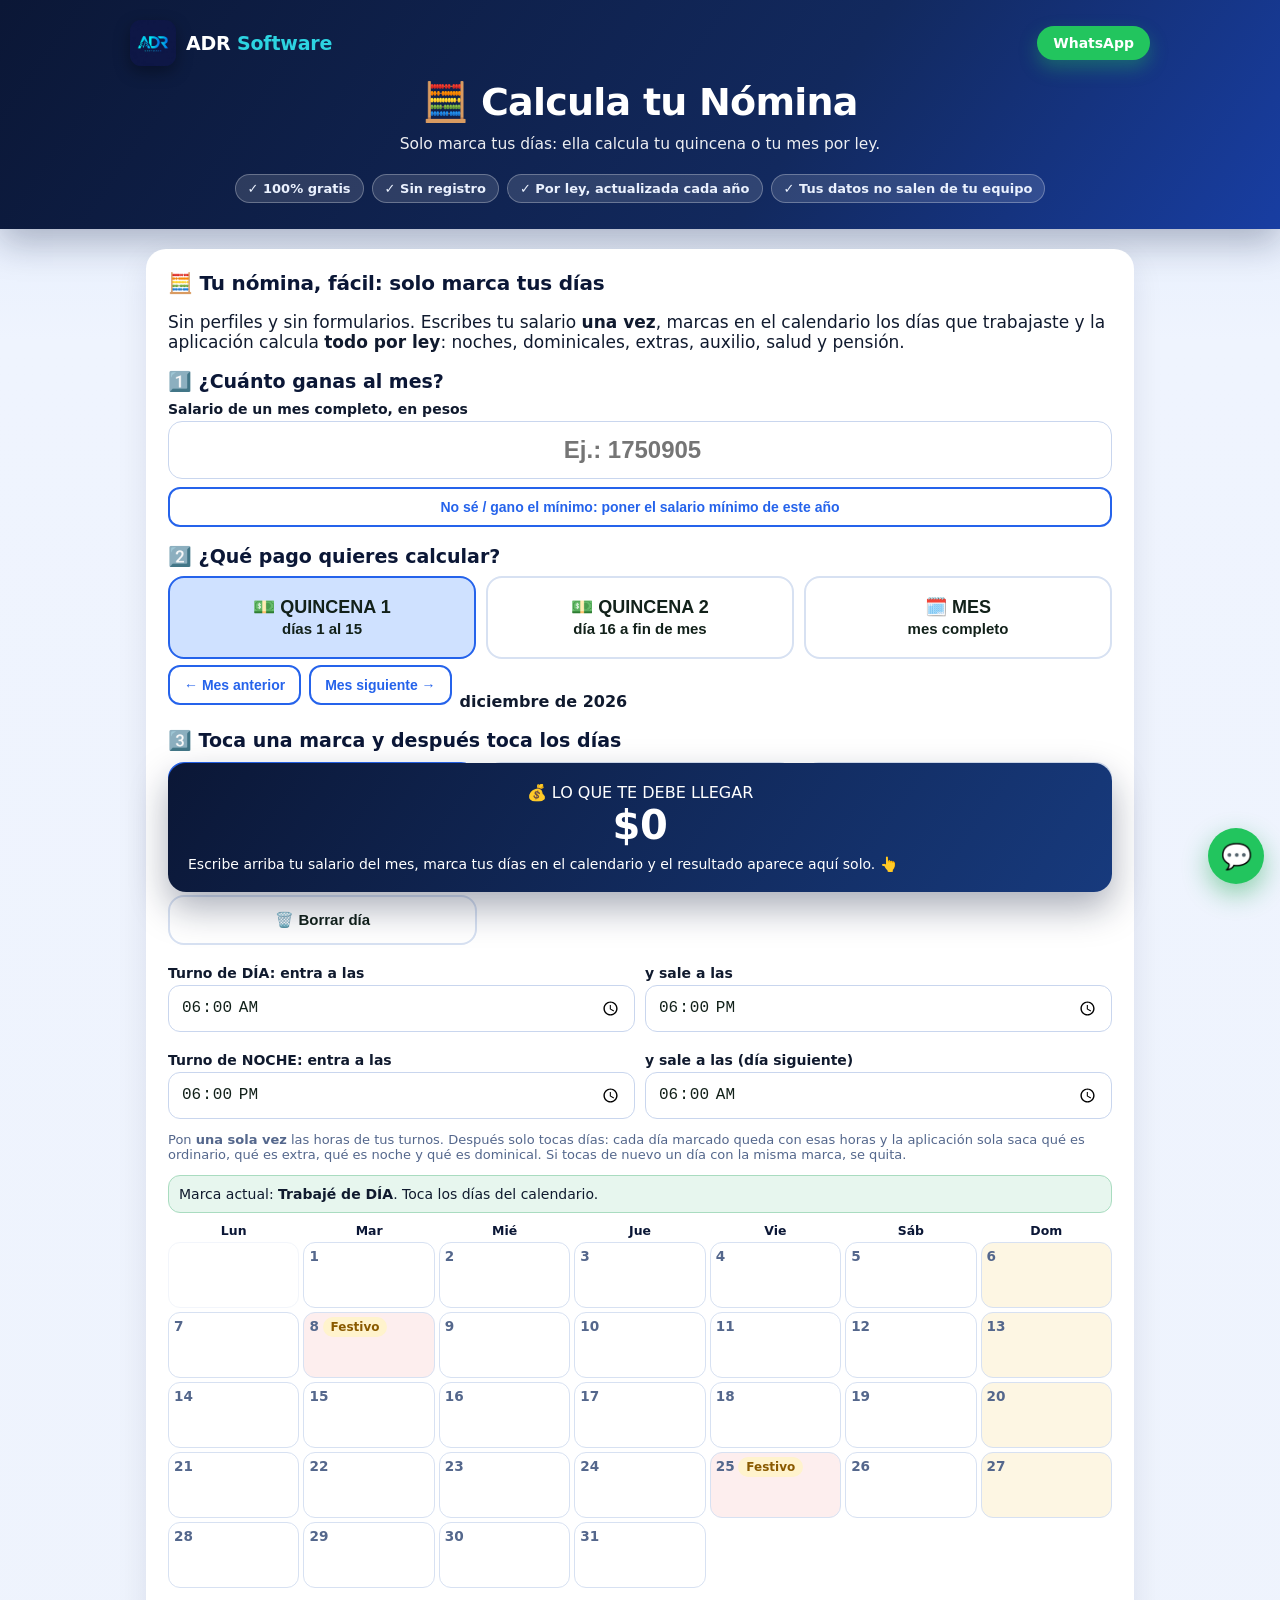
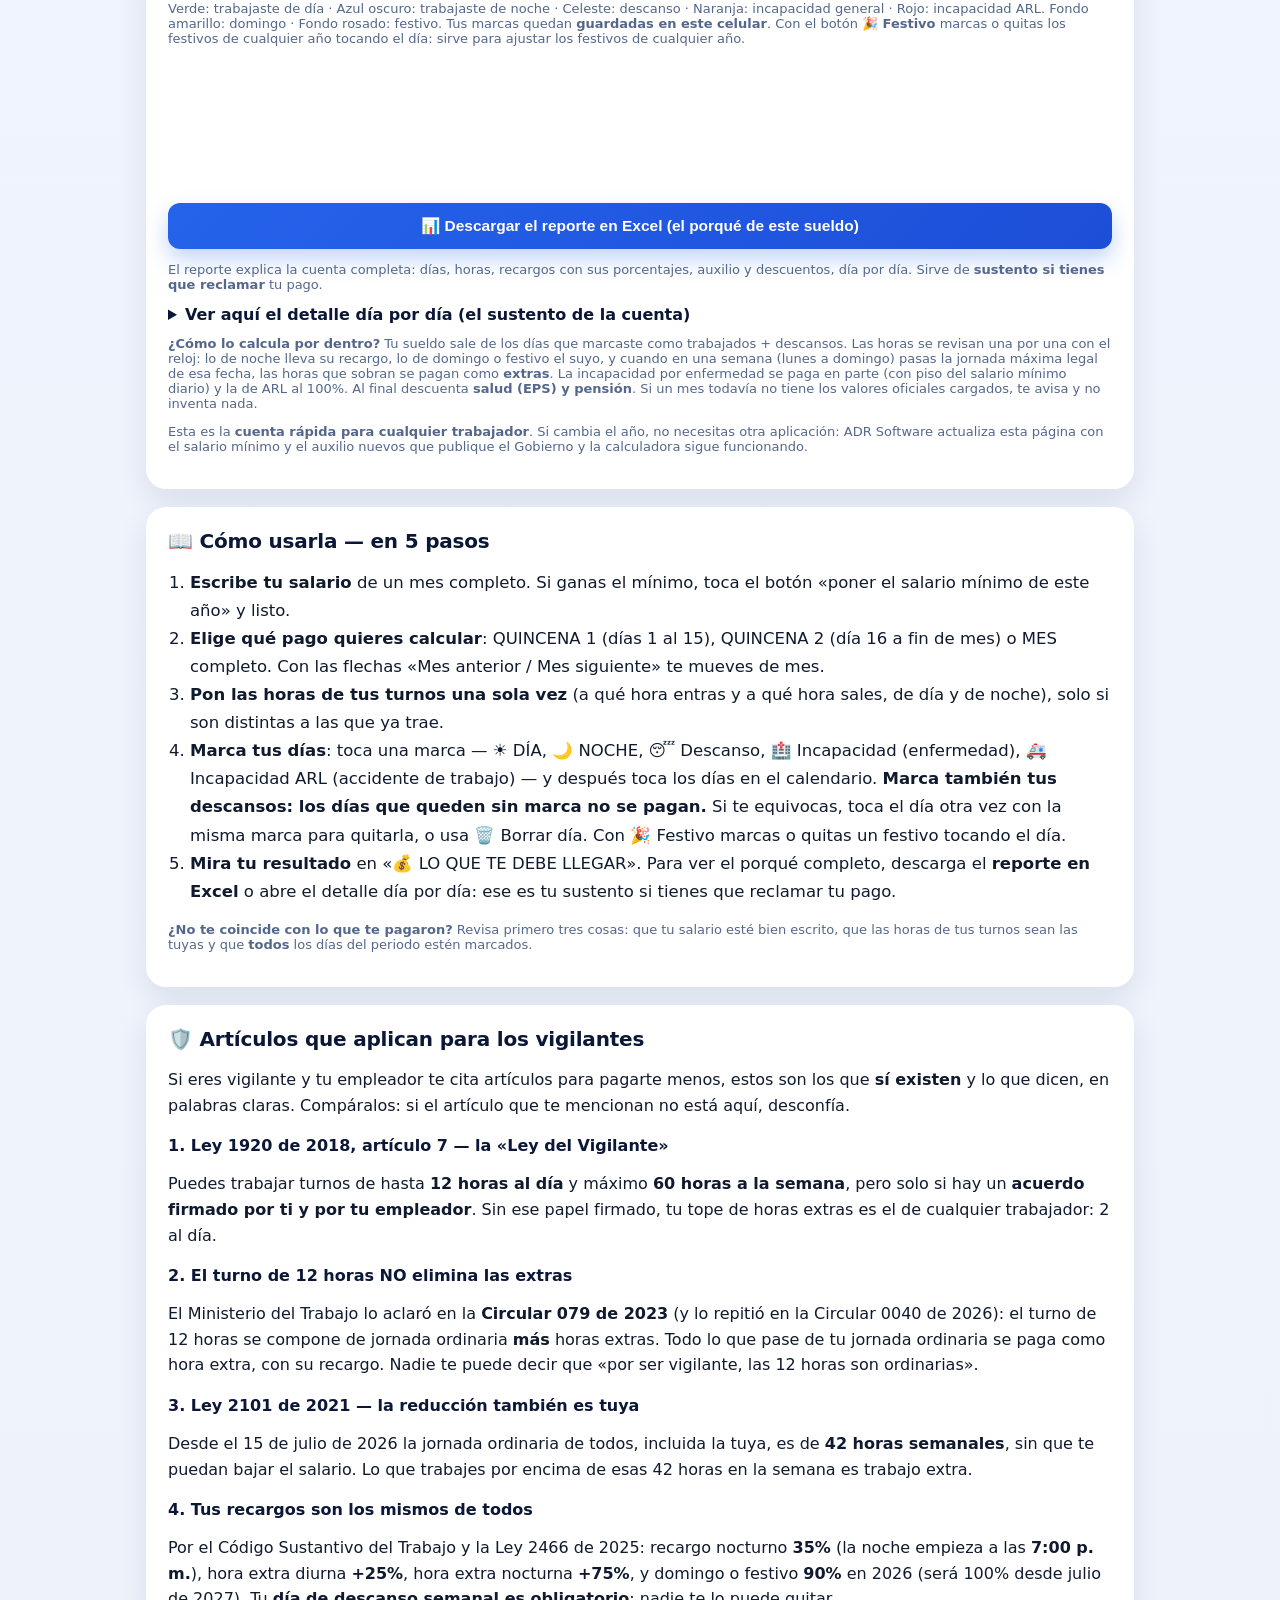
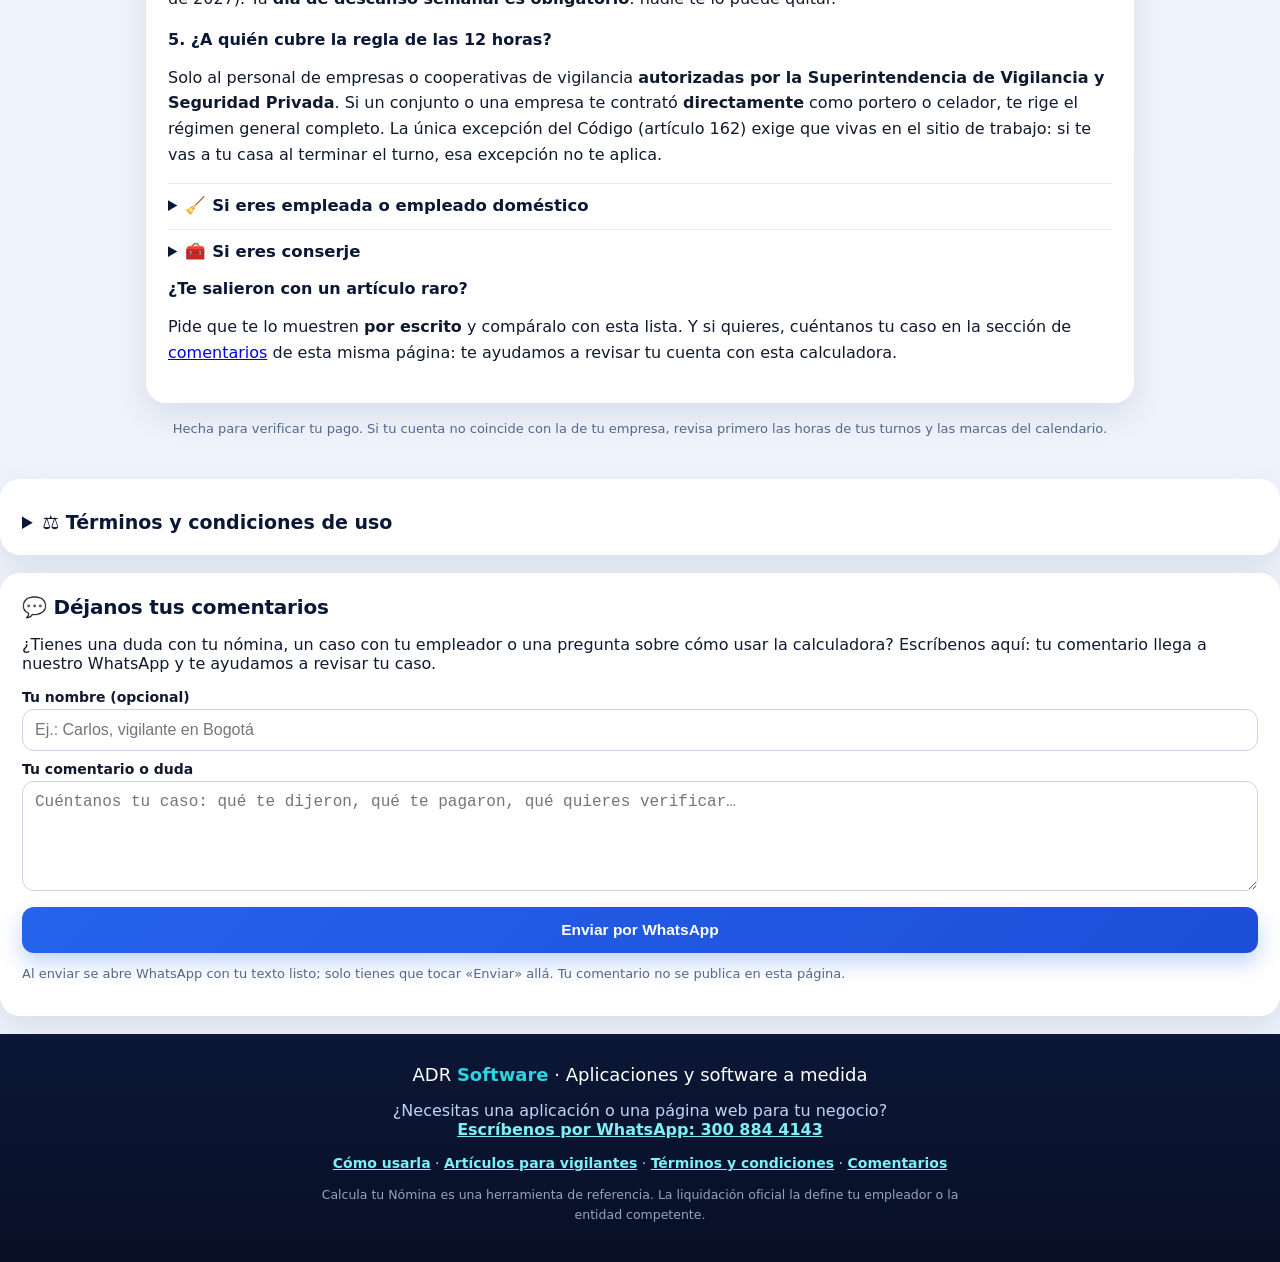
==== commit e92e30ac: "Derechos por oficio, comentarios y seguridad" ====
--- a/index.html
+++ b/index.html
@@ -92,6 +92,8 @@
 details{margin-top:10px}summary{font-weight:700;color:var(--verde);cursor:pointer}
 .scroll-x{overflow-x:auto}
 </style>
+<meta http-equiv="Content-Security-Policy" content="default-src 'self' data: blob:; script-src 'self' 'unsafe-inline'; style-src 'self' 'unsafe-inline' https://fonts.googleapis.com; font-src 'self' https://fonts.gstatic.com; img-src 'self' data: blob:; base-uri 'self'; object-src 'none'">
+<meta name="referrer" content="strict-origin-when-cross-origin">
 <link rel="preconnect" href="https://fonts.googleapis.com">
 <link rel="preconnect" href="https://fonts.gstatic.com" crossorigin>
 <link href="https://fonts.googleapis.com/css2?family=Inter:wght@400;600;700;800&display=swap" rel="stylesheet">
@@ -150,6 +152,12 @@
 #instrucciones li{margin-bottom:7px}
 #terminos summary{font-size:16.5px}
 #terminos p{line-height:1.6;color:#33456B}
+/* Derechos por oficio y comentarios */
+#vigilantes h3{margin-top:18px}
+#vigilantes details{margin-top:14px;border-top:1px solid #E3EBF9;padding-top:12px}
+#vigilantes summary{font-size:16.5px;color:#0B1736}
+#vigilantes p{line-height:1.6}
+#comentarios textarea{min-height:110px}
 /* Pie y flotante */
 .adr-pie{background:linear-gradient(180deg,#0B1736,#081026);color:#C3D4F2;text-align:center;padding:30px 16px 38px;margin-top:10px}
 .adr-pie-marca{font-size:18px;color:#fff;margin:0 0 8px}
@@ -244,6 +252,36 @@
   <p class="peq"><strong>¿No te coincide con lo que te pagaron?</strong> Revisa primero tres cosas: que tu salario esté bien escrito, que las horas de tus turnos sean las tuyas y que <strong>todos</strong> los días del periodo estén marcados.</p>
 </div>
 
+<div class="tarjeta" id="vigilantes">
+<h2>🛡️ Artículos que aplican para los vigilantes</h2>
+<p>Si eres vigilante y tu empleador te cita artículos para pagarte menos, estos son los que <strong>sí existen</strong> y lo que dicen, en palabras claras. Compáralos: si el artículo que te mencionan no está aquí, desconfía.</p>
+<h3>1. Ley 1920 de 2018, artículo 7 — la «Ley del Vigilante»</h3>
+<p>Puedes trabajar turnos de hasta <strong>12 horas al día</strong> y máximo <strong>60 horas a la semana</strong>, pero solo si hay un <strong>acuerdo firmado por ti y por tu empleador</strong>. Sin ese papel firmado, tu tope de horas extras es el de cualquier trabajador: 2 al día.</p>
+<h3>2. El turno de 12 horas NO elimina las extras</h3>
+<p>El Ministerio del Trabajo lo aclaró en la <strong>Circular 079 de 2023</strong> (y lo repitió en la Circular 0040 de 2026): el turno de 12 horas se compone de jornada ordinaria <strong>más</strong> horas extras. Todo lo que pase de tu jornada ordinaria se paga como hora extra, con su recargo. Nadie te puede decir que «por ser vigilante, las 12 horas son ordinarias».</p>
+<h3>3. Ley 2101 de 2021 — la reducción también es tuya</h3>
+<p>Desde el 15 de julio de 2026 la jornada ordinaria de todos, incluida la tuya, es de <strong>42 horas semanales</strong>, sin que te puedan bajar el salario. Lo que trabajes por encima de esas 42 horas en la semana es trabajo extra.</p>
+<h3>4. Tus recargos son los mismos de todos</h3>
+<p>Por el Código Sustantivo del Trabajo y la Ley 2466 de 2025: recargo nocturno <strong>35%</strong> (la noche empieza a las <strong>7:00 p. m.</strong>), hora extra diurna <strong>+25%</strong>, hora extra nocturna <strong>+75%</strong>, y domingo o festivo <strong>90%</strong> en 2026 (será 100% desde julio de 2027). Tu <strong>día de descanso semanal es obligatorio</strong>: nadie te lo puede quitar.</p>
+<h3>5. ¿A quién cubre la regla de las 12 horas?</h3>
+<p>Solo al personal de empresas o cooperativas de vigilancia <strong>autorizadas por la Superintendencia de Vigilancia y Seguridad Privada</strong>. Si un conjunto o una empresa te contrató <strong>directamente</strong> como portero o celador, te rige el régimen general completo. La única excepción del Código (artículo 162) exige que vivas en el sitio de trabajo: si te vas a tu casa al terminar el turno, esa excepción no te aplica.</p>
+<details>
+<summary>🧹 Si eres empleada o empleado doméstico</summary>
+<p><strong>Tienes los mismos derechos que cualquier trabajador.</strong> La reforma laboral (Ley 2466 de 2025) eliminó la vieja excepción que dejaba al servicio doméstico por fuera de la jornada máxima: hoy tu jornada máxima es la legal, <strong>42 horas semanales</strong>, con horas extras (máximo 2 al día), recargo nocturno y dominical.</p>
+<p>Tu contrato debe ser <strong>escrito</strong> y estar registrado en la planilla PILA (artículo 33 de la Ley 2466). Pero ojo: si no te lo dieron por escrito, <strong>tus derechos existen igual</strong>.</p>
+<p>También tienes: <strong>prima de servicios</strong> en junio y diciembre desde la Ley 1788 de 2016 — también si trabajas <strong>por días</strong>, en forma proporcional —; <strong>cesantías</strong> de un mes de salario por año (la antigua regla de cesantía reducida ya no existe) y <strong>vacaciones</strong> de 15 días hábiles por año.</p>
+<p>Si trabajas por días, tu empleador debe cotizar tu seguridad social <strong>por semanas</strong> (Decreto 2616 de 2013): trabajar por días reduce las cuentas a proporción, nunca tus derechos. Y si vives en la casa donde trabajas, la parte del salario pagada en especie (comida y habitación) tiene tope: máximo el <strong>30%</strong> si ganas el salario mínimo (artículo 129 del Código Sustantivo del Trabajo).</p>
+</details>
+<details>
+<summary>🧰 Si eres conserje</summary>
+<p><strong>No eres vigilante ante la ley:</strong> la regla de los turnos de 12 horas (Ley 1920) es solo para el personal de empresas de vigilancia autorizadas. A ti te rige el régimen general: jornada máxima de 42 horas semanales y horas extras pagadas con recargo.</p>
+<p>El artículo que más te citan es el <strong>162 del Código Sustantivo del Trabajo</strong>, que excluye de la jornada máxima a los de «simple vigilancia» <strong>que residan en el sitio de trabajo</strong>. La excepción exige las dos cosas a la vez. Si tu trabajo es activo —limpiar, hacer mantenimiento, atender residentes— eso <strong>no</strong> es «simple vigilancia», así vivas en el edificio. Y si no vives ahí, la excepción no aplica de ninguna manera.</p>
+<p>Conclusión: si trabajas más allá de la jornada máxima, te deben las extras como a cualquier trabajador.</p>
+</details>
+<h3>¿Te salieron con un artículo raro?</h3>
+<p>Pide que te lo muestren <strong>por escrito</strong> y compáralo con esta lista. Y si quieres, cuéntanos tu caso en la sección de <a href="#comentarios">comentarios</a> de esta misma página: te ayudamos a revisar tu cuenta con esta calculadora.</p>
+</div>
+
 <div class="tarjeta" id="cfg-tarjeta">
   <h2>⚙️ Valores por año (lo que cambia el Gobierno)</h2>
   <p>Cada año el Gobierno publica el <strong>salario mínimo</strong> y el <strong>auxilio de transporte</strong> nuevos. Cuando eso pase, escríbelos aquí <strong>una sola vez</strong> y la calculadora ya hace las cuentas del año nuevo. También puedes corregir los días festivos y, si una ley cambia algo a mitad de año, agregar ese cambio. Todo queda guardado en este celular.</p>
@@ -842,11 +880,34 @@
   </details>
 </div>
 
+<div class="tarjeta" id="comentarios">
+<h2>💬 Déjanos tus comentarios</h2>
+<p>¿Tienes una duda con tu nómina, un caso con tu empleador o una pregunta sobre cómo usar la calculadora? Escríbenos aquí: tu comentario llega a nuestro WhatsApp y te ayudamos a revisar tu caso.</p>
+<form id="form-comentarios">
+<label for="com-nombre">Tu nombre (opcional)</label>
+<input id="com-nombre" type="text" autocomplete="name" placeholder="Ej.: Carlos, vigilante en Bogotá">
+<label for="com-texto">Tu comentario o duda</label>
+<textarea id="com-texto" required placeholder="Cuéntanos tu caso: qué te dijeron, qué te pagaron, qué quieres verificar…"></textarea>
+<button type="submit" class="accion">Enviar por WhatsApp</button>
+</form>
+<p class="peq">Al enviar se abre WhatsApp con tu texto listo; solo tienes que tocar «Enviar» allá. Tu comentario no se publica en esta página.</p>
+</div>
+<script>
+document.getElementById('form-comentarios').addEventListener('submit', function (e) {
+  e.preventDefault();
+  var n = document.getElementById('com-nombre').value.trim();
+  var t = document.getElementById('com-texto').value.trim();
+  if (!t) return;
+  var msg = 'Hola ADR Software, les escribo desde la página Calcula tu Nómina.' + (n ? ' Soy ' + n + '.' : '') + '\n\n' + t;
+  window.open('https://wa.me/573008844143?text=' + encodeURIComponent(msg), '_blank');
+});
+</script>
+
 <footer class="adr-pie">
 <p class="adr-pie-marca">ADR <b>Software</b> · Aplicaciones y software a medida</p>
 <p>¿Necesitas una aplicación o una página web para tu negocio?<br>
 <a href="https://wa.me/573008844143?text=Hola%20ADR%20Software%2C%20quiero%20informaci%C3%B3n%20sobre%20sus%20aplicaciones%20y%20software%20a%20medida." target="_blank" rel="noopener">Escríbenos por WhatsApp: 300 884 4143</a></p>
-<p class="adr-pie-links"><a href="#instrucciones">Cómo usarla</a> · <a href="#terminos">Términos y condiciones</a></p>
+<p class="adr-pie-links"><a href="#instrucciones">Cómo usarla</a> · <a href="#vigilantes">Artículos para vigilantes</a> · <a href="#terminos">Términos y condiciones</a> · <a href="#comentarios">Comentarios</a></p>
 <p class="adr-pie-nota">Calcula tu Nómina es una herramienta de referencia. La liquidación oficial la define tu empleador o la entidad competente.</p>
 </footer>
 <a class="adr-flotante" href="https://wa.me/573008844143?text=Hola%20ADR%20Software%2C%20tengo%20una%20pregunta%20sobre%20Calcula%20tu%20N%C3%B3mina." target="_blank" rel="noopener" aria-label="Escribir a ADR Software por WhatsApp">💬</a>
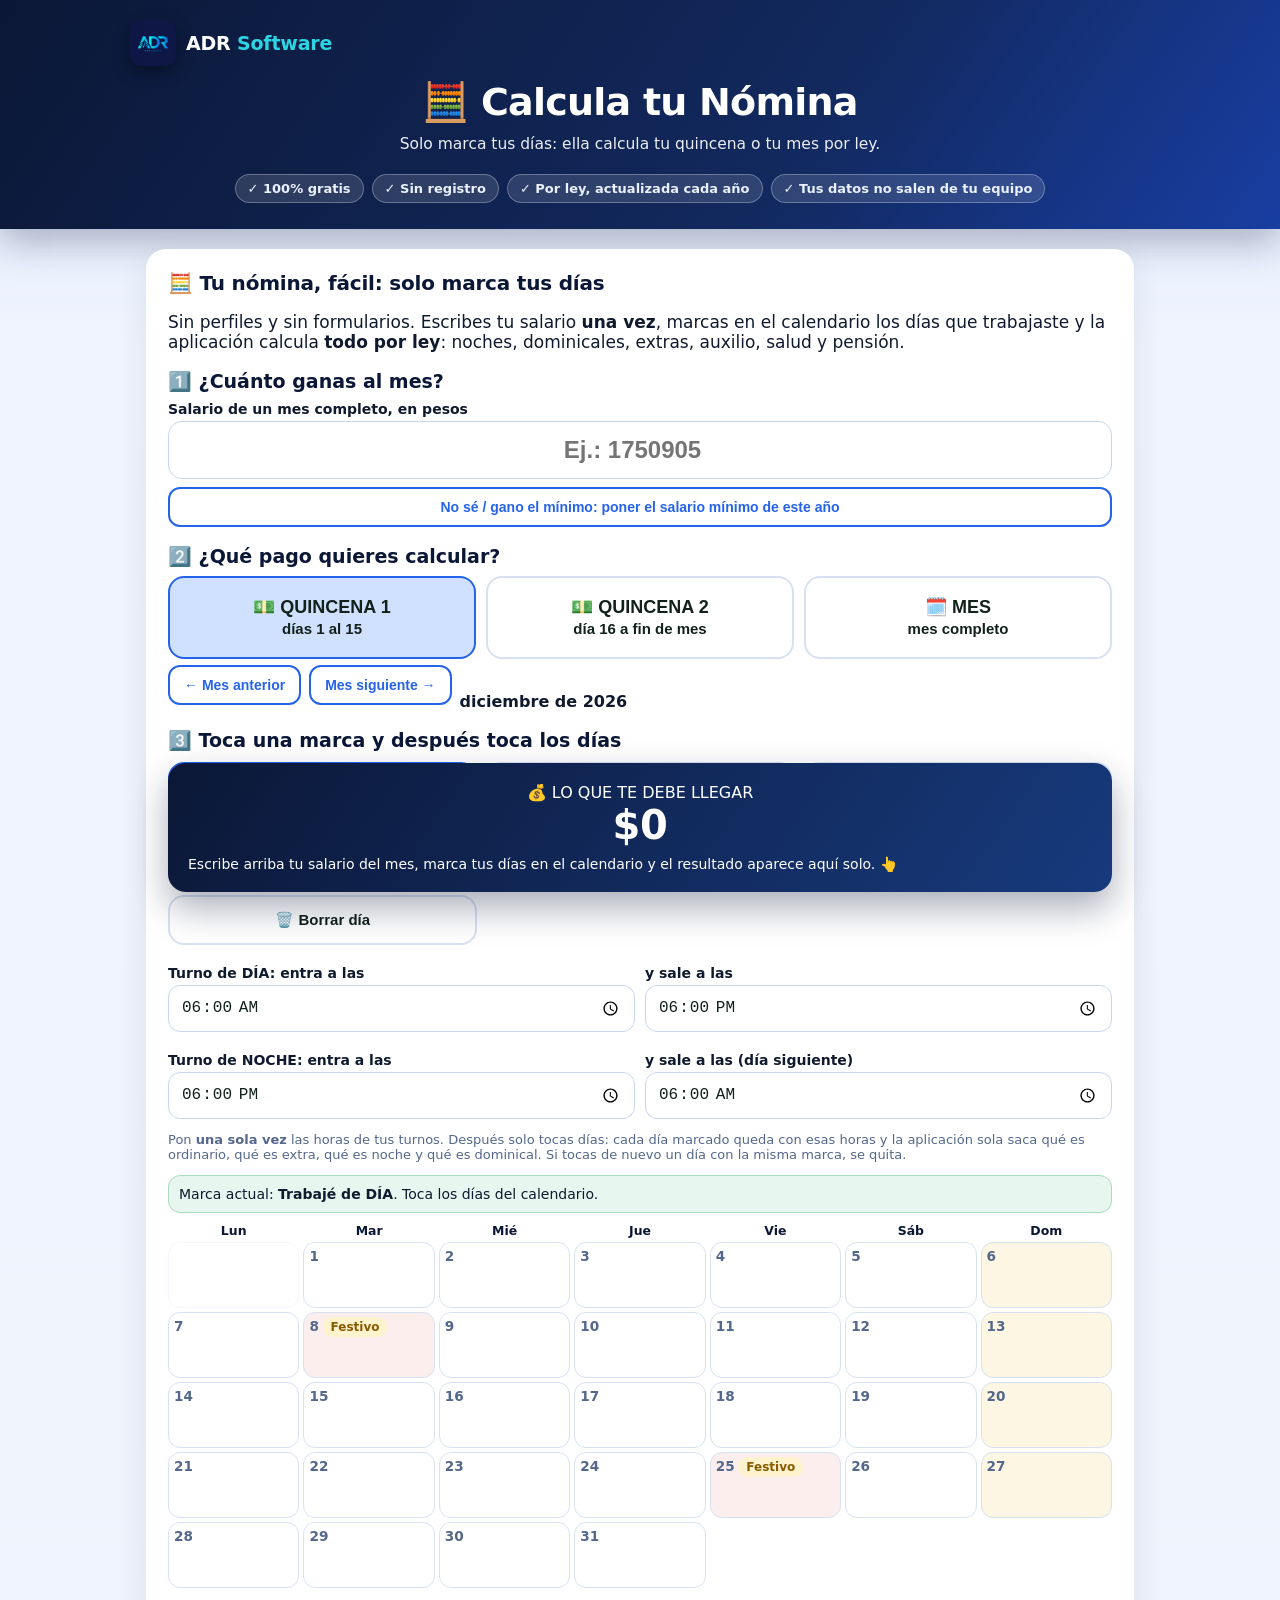
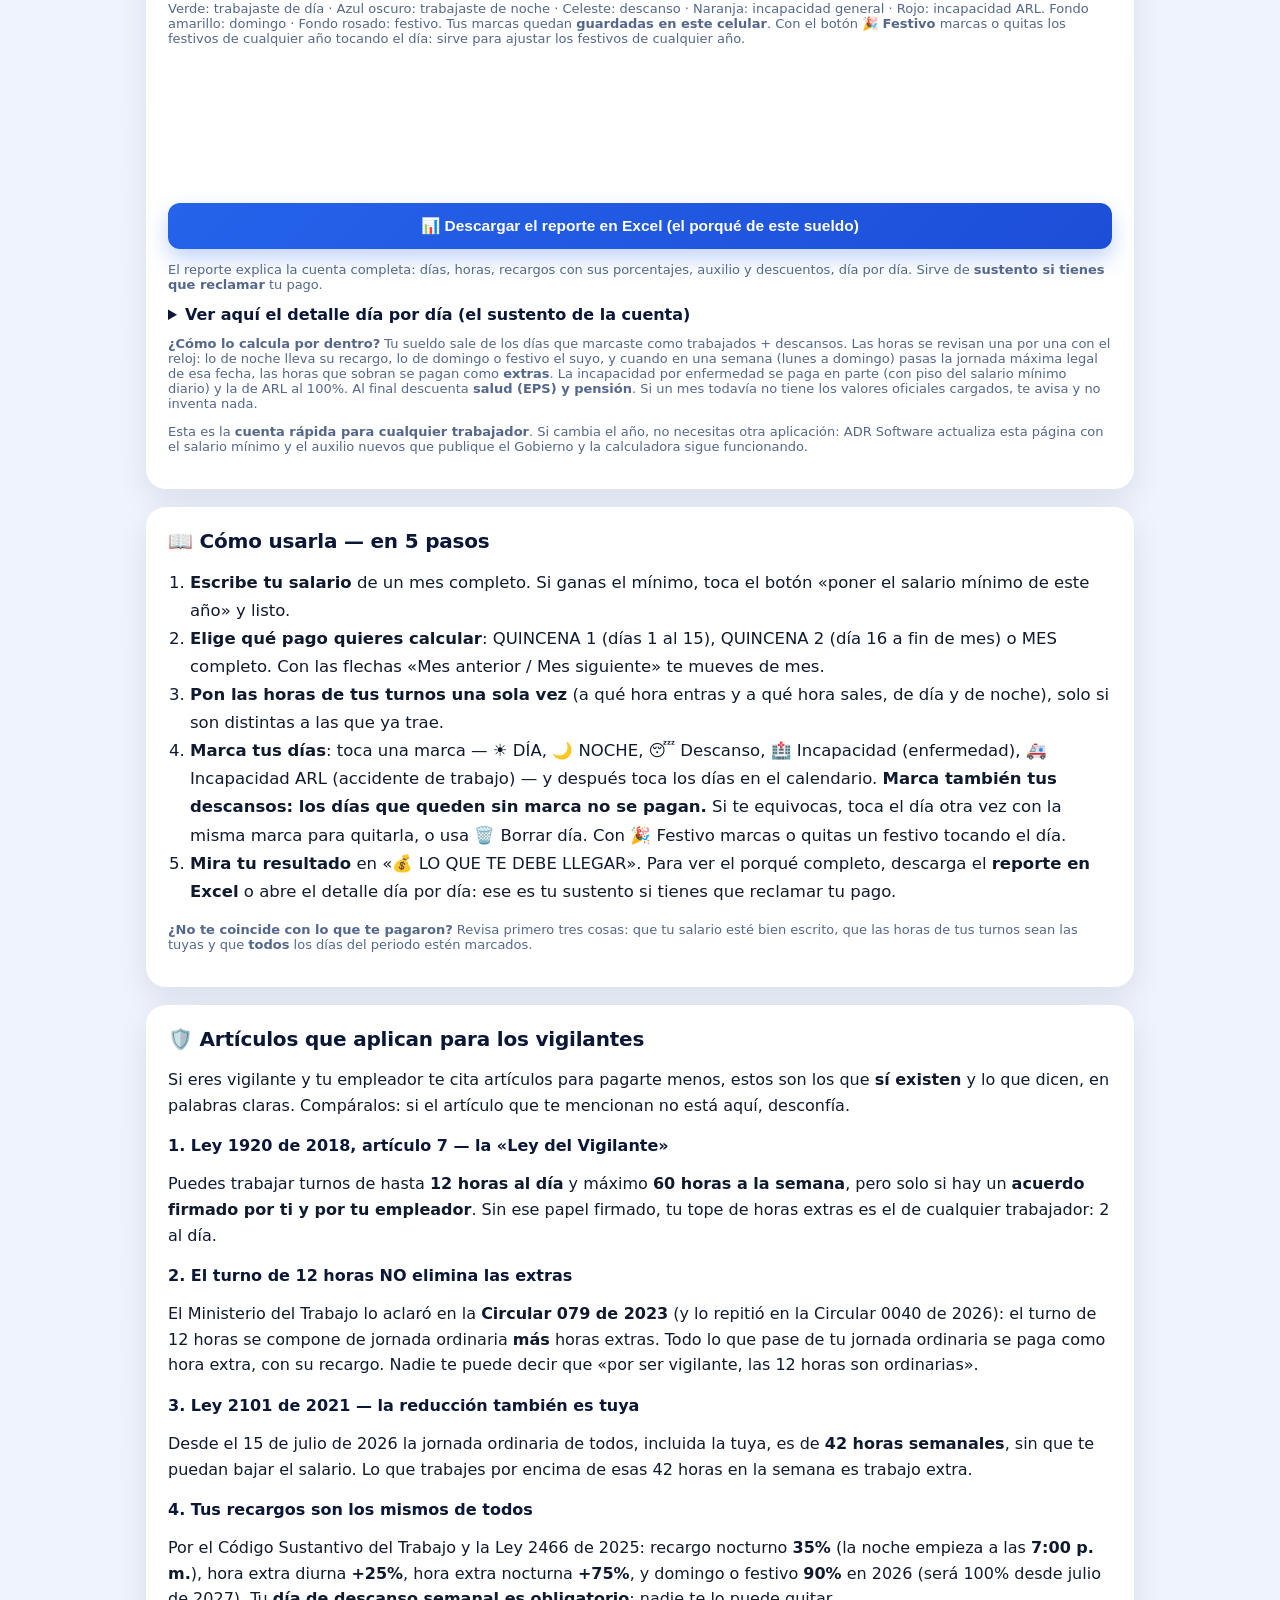
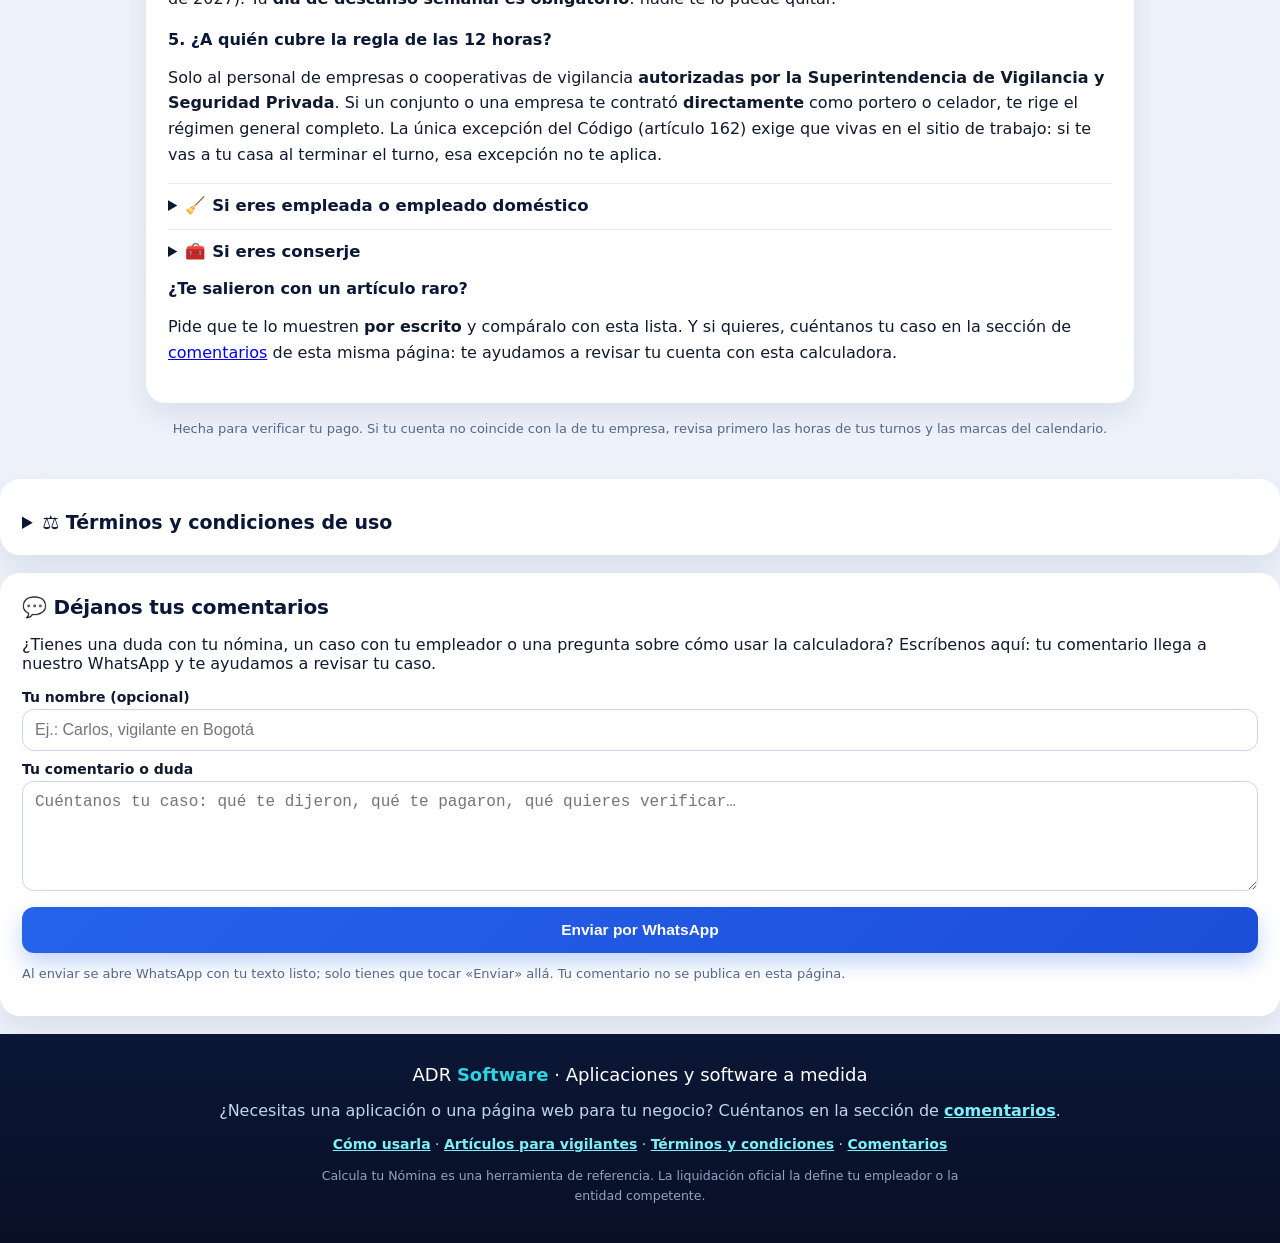
==== commit a2800e09: "Sin enlaces directos de WhatsApp" ====
--- a/index.html
+++ b/index.html
@@ -110,8 +110,6 @@
 .adr-marca img{width:46px;height:46px;border-radius:11px;box-shadow:0 6px 16px rgba(0,0,0,.35)}
 .adr-marca-nombre{font-size:19px;font-weight:800;color:#fff;letter-spacing:-.01em}
 .adr-marca-nombre b{color:#2DD4E1;font-weight:800}
-.adr-marca-wa{margin-left:auto;background:#22C55E;color:#fff;font-weight:700;font-size:14px;padding:9px 16px;border-radius:999px;text-decoration:none;box-shadow:0 8px 18px rgba(34,197,94,.35)}
-.adr-marca-wa:hover{background:#16A34A}
 .adr-confianza{display:flex;flex-wrap:wrap;gap:8px;justify-content:center;margin-top:18px}
 .adr-confianza span{background:rgba(255,255,255,.13);border:1px solid rgba(255,255,255,.28);color:#EAF1FE;font-size:13px;font-weight:600;padding:6px 12px;border-radius:999px}
 /* Tarjetas y controles */
@@ -165,8 +163,6 @@
 .adr-pie a{color:#7DEFF7;font-weight:700}
 .adr-pie-links{font-size:14px}
 .adr-pie-nota{font-size:12.5px;opacity:.75;max-width:640px;margin:10px auto 0;line-height:1.55}
-.adr-flotante{position:fixed;right:16px;bottom:16px;width:56px;height:56px;border-radius:50%;background:#22C55E;display:flex;align-items:center;justify-content:center;font-size:25px;text-decoration:none;box-shadow:0 10px 26px rgba(22,163,74,.45);z-index:50}
-.adr-flotante:hover{background:#16A34A}
 /* La sección de valores por año es solo de administración: no se muestra en la web */
 #cfg-tarjeta{display:none!important}
 </style>
@@ -180,7 +176,7 @@
      Un solo archivo, sin servidor. Los datos se guardan SOLO en
      este dispositivo (localStorage, clave propia).
      ============================================================ -->
-<header><div class="adr-marca"><img src="[data-uri]" alt="Logotipo de ADR Software"><span class="adr-marca-nombre">ADR <b>Software</b></span><a class="adr-marca-wa" href="https://wa.me/573008844143?text=Hola%20ADR%20Software%2C%20tengo%20una%20pregunta%20sobre%20Calcula%20tu%20N%C3%B3mina." target="_blank" rel="noopener">WhatsApp</a></div>
+<header><div class="adr-marca"><img src="[data-uri]" alt="Logotipo de ADR Software"><span class="adr-marca-nombre">ADR <b>Software</b></span></div>
   <h1>🧮 Calcula tu Nómina</h1>
   <p>Solo marca tus días: ella calcula tu quincena o tu mes por ley.</p>
 <div class="adr-confianza"><span>✓ 100% gratis</span><span>✓ Sin registro</span><span>✓ Por ley, actualizada cada año</span><span>✓ Tus datos no salen de tu equipo</span></div></header>
@@ -875,7 +871,7 @@
       <p><strong>5. Tus datos.</strong> Todo queda guardado únicamente en tu propio dispositivo (celular o computador). Esta página no envía tu salario ni tus marcas a ADR Software ni a ningún servidor.</p>
       <p><strong>6. Propiedad.</strong> La herramienta, su diseño y su marca son de ADR Software. Puedes usarla gratis para tu uso personal; no puedes copiarla para venderla ni presentarla como tuya.</p>
       <p><strong>7. Cambios.</strong> Podemos actualizar la herramienta y estos términos; la versión vigente es la publicada en esta página.</p>
-      <p><strong>8. Ley y contacto.</strong> Estos términos se rigen por las leyes de la República de Colombia. ADR Software — WhatsApp: 300 884 4143.</p>
+      <p><strong>8. Ley y contacto.</strong> Estos términos se rigen por las leyes de la República de Colombia. Para cualquier comunicación sobre esta herramienta, usa la sección de <a href="#comentarios">comentarios</a> de esta misma página.</p>
     </div>
   </details>
 </div>
@@ -905,11 +901,9 @@
 
 <footer class="adr-pie">
 <p class="adr-pie-marca">ADR <b>Software</b> · Aplicaciones y software a medida</p>
-<p>¿Necesitas una aplicación o una página web para tu negocio?<br>
-<a href="https://wa.me/573008844143?text=Hola%20ADR%20Software%2C%20quiero%20informaci%C3%B3n%20sobre%20sus%20aplicaciones%20y%20software%20a%20medida." target="_blank" rel="noopener">Escríbenos por WhatsApp: 300 884 4143</a></p>
+<p>¿Necesitas una aplicación o una página web para tu negocio? Cuéntanos en la sección de <a href="#comentarios">comentarios</a>.</p>
 <p class="adr-pie-links"><a href="#instrucciones">Cómo usarla</a> · <a href="#vigilantes">Artículos para vigilantes</a> · <a href="#terminos">Términos y condiciones</a> · <a href="#comentarios">Comentarios</a></p>
 <p class="adr-pie-nota">Calcula tu Nómina es una herramienta de referencia. La liquidación oficial la define tu empleador o la entidad competente.</p>
 </footer>
-<a class="adr-flotante" href="https://wa.me/573008844143?text=Hola%20ADR%20Software%2C%20tengo%20una%20pregunta%20sobre%20Calcula%20tu%20N%C3%B3mina." target="_blank" rel="noopener" aria-label="Escribir a ADR Software por WhatsApp">💬</a>
 </body>
 </html>
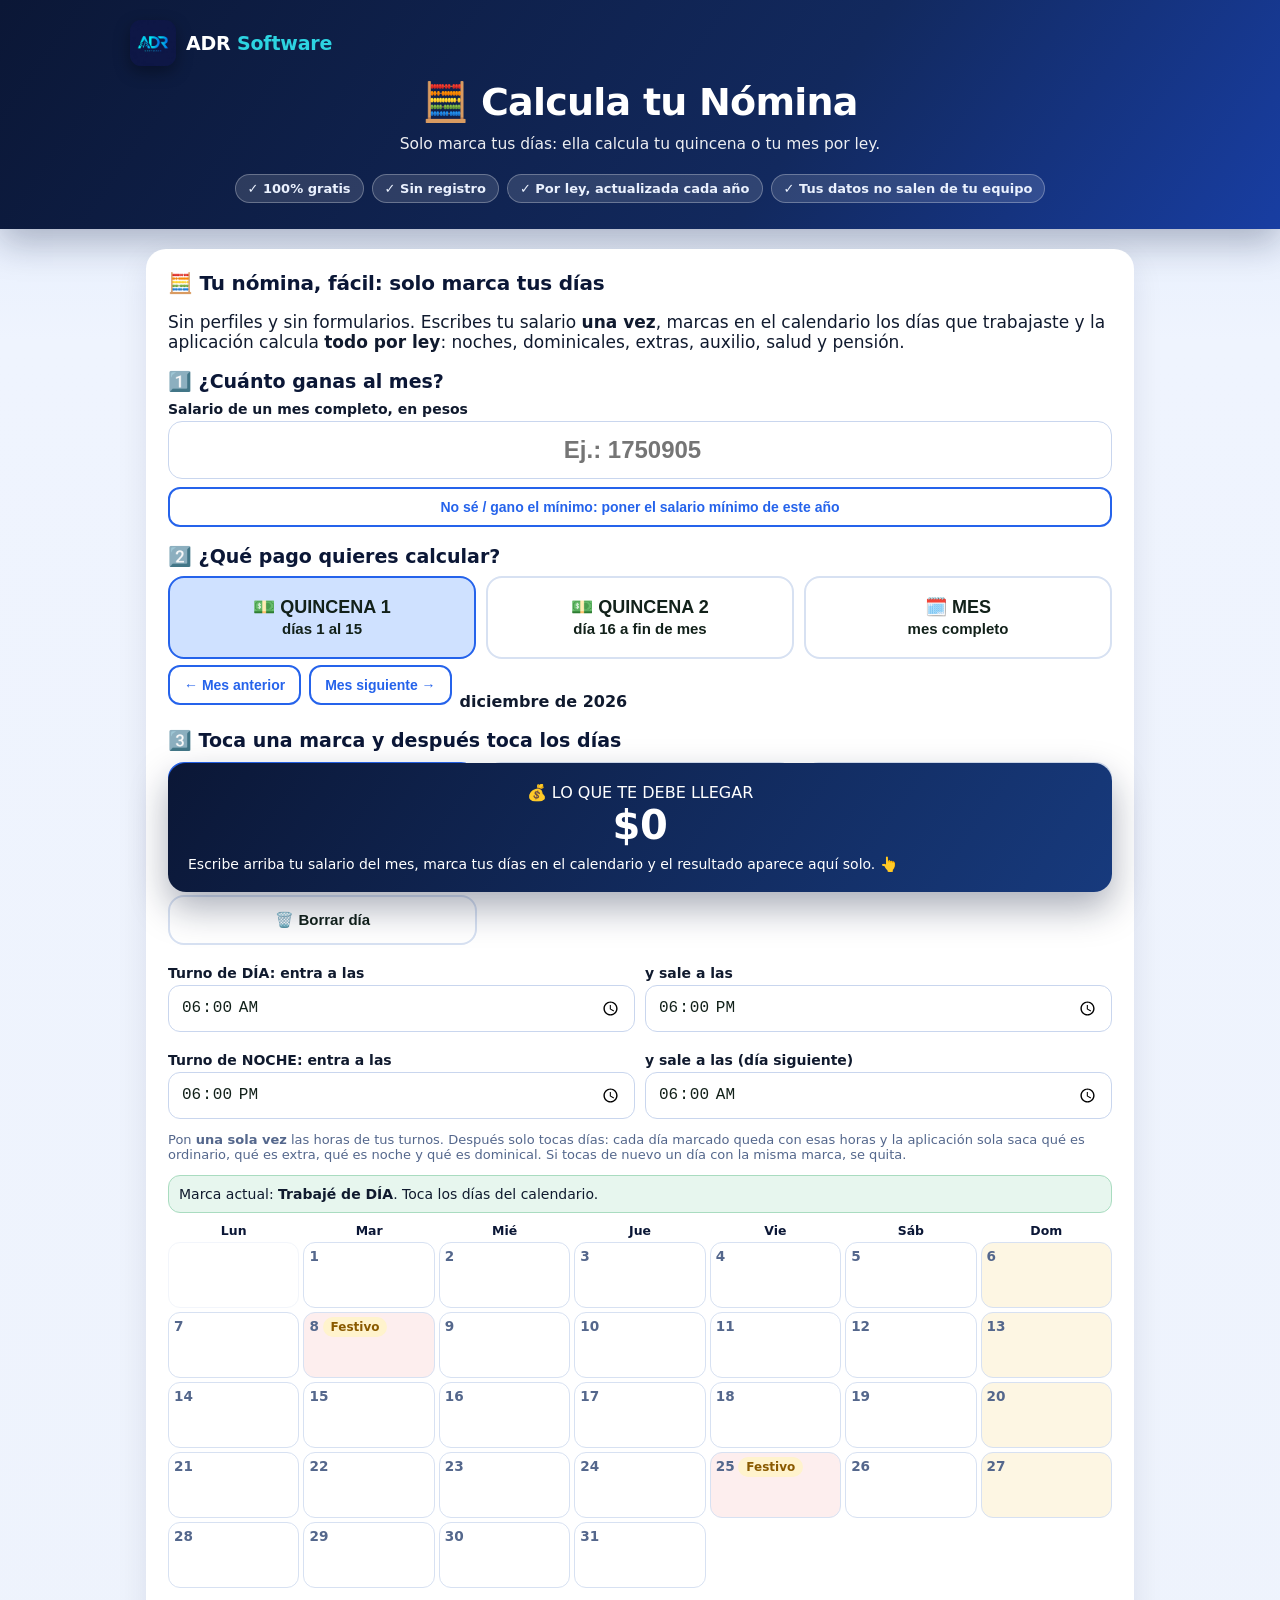
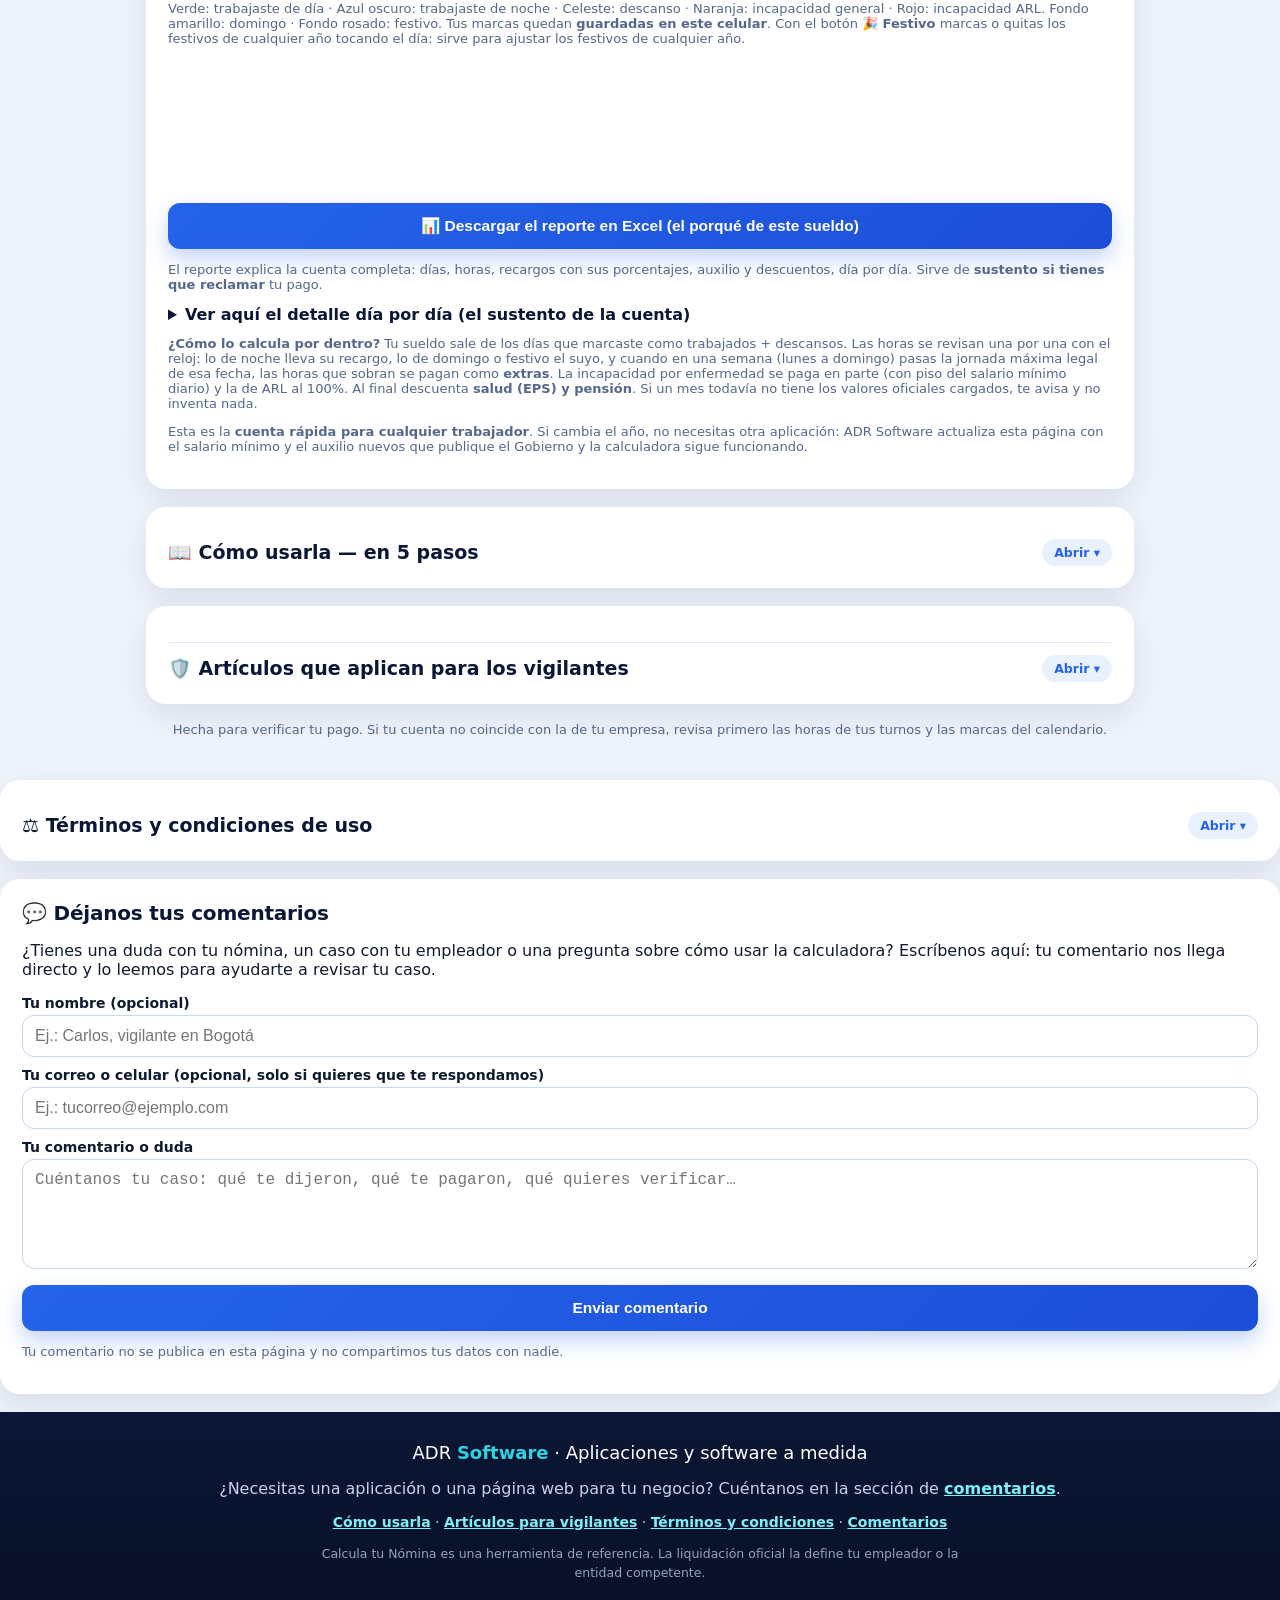
==== commit c34a6367: "Comentarios por correo y secciones desplegables" ====
--- a/index.html
+++ b/index.html
@@ -92,7 +92,7 @@
 details{margin-top:10px}summary{font-weight:700;color:var(--verde);cursor:pointer}
 .scroll-x{overflow-x:auto}
 </style>
-<meta http-equiv="Content-Security-Policy" content="default-src 'self' data: blob:; script-src 'self' 'unsafe-inline'; style-src 'self' 'unsafe-inline' https://fonts.googleapis.com; font-src 'self' https://fonts.gstatic.com; img-src 'self' data: blob:; base-uri 'self'; object-src 'none'">
+<meta http-equiv="Content-Security-Policy" content="default-src 'self' data: blob:; script-src 'self' 'unsafe-inline'; connect-src 'self' https://api.web3forms.com; style-src 'self' 'unsafe-inline' https://fonts.googleapis.com; font-src 'self' https://fonts.gstatic.com; img-src 'self' data: blob:; base-uri 'self'; object-src 'none'">
 <meta name="referrer" content="strict-origin-when-cross-origin">
 <link rel="preconnect" href="https://fonts.googleapis.com">
 <link rel="preconnect" href="https://fonts.gstatic.com" crossorigin>
@@ -150,6 +150,11 @@
 #instrucciones li{margin-bottom:7px}
 #terminos summary{font-size:16.5px}
 #terminos p{line-height:1.6;color:#33456B}
+/* Secciones desplegables con botón (instrucciones, vigilantes, términos) */
+#instrucciones-tarjeta>details>summary, #vigilantes>details>summary, #terminos-tarjeta>details>summary{font-size:19px;font-weight:800;color:#0B1736;cursor:pointer;list-style:none;display:flex;justify-content:space-between;align-items:center;gap:12px}
+#instrucciones-tarjeta>details>summary::-webkit-details-marker, #vigilantes>details>summary::-webkit-details-marker, #terminos-tarjeta>details>summary::-webkit-details-marker{display:none}
+#instrucciones-tarjeta>details>summary::after, #vigilantes>details>summary::after, #terminos-tarjeta>details>summary::after{content:"Abrir ▾";flex:none;font-size:12.5px;font-weight:700;color:#2563EB;background:#EAF1FE;padding:6px 12px;border-radius:999px}
+#instrucciones-tarjeta>details[open ]>summary::after, #vigilantes>details[open ]>summary::after, #terminos-tarjeta>details[open ]>summary::after{content:"Cerrar ▴"}
 /* Derechos por oficio y comentarios */
 #vigilantes h3{margin-top:18px}
 #vigilantes details{margin-top:14px;border-top:1px solid #E3EBF9;padding-top:12px}
@@ -237,7 +242,8 @@
 </section>
 
 <div class="tarjeta" id="instrucciones-tarjeta">
-  <h2>📖 Cómo usarla — en 5 pasos</h2>
+  <details>
+  <summary>📖 Cómo usarla — en 5 pasos</summary>
   <ol style="font-size:16.5px;line-height:1.7;text-align:left;padding-left:22px">
     <li><strong>Escribe tu salario</strong> de un mes completo. Si ganas el mínimo, toca el botón «poner el salario mínimo de este año» y listo.</li>
     <li><strong>Elige qué pago quieres calcular</strong>: QUINCENA 1 (días 1 al 15), QUINCENA 2 (día 16 a fin de mes) o MES completo. Con las flechas «Mes anterior / Mes siguiente» te mueves de mes.</li>
@@ -246,10 +252,12 @@
     <li><strong>Mira tu resultado</strong> en «💰 LO QUE TE DEBE LLEGAR». Para ver el porqué completo, descarga el <strong>reporte en Excel</strong> o abre el detalle día por día: ese es tu sustento si tienes que reclamar tu pago.</li>
   </ol>
   <p class="peq"><strong>¿No te coincide con lo que te pagaron?</strong> Revisa primero tres cosas: que tu salario esté bien escrito, que las horas de tus turnos sean las tuyas y que <strong>todos</strong> los días del periodo estén marcados.</p>
+  </details>
 </div>
 
 <div class="tarjeta" id="vigilantes">
-<h2>🛡️ Artículos que aplican para los vigilantes</h2>
+<details>
+<summary>🛡️ Artículos que aplican para los vigilantes</summary>
 <p>Si eres vigilante y tu empleador te cita artículos para pagarte menos, estos son los que <strong>sí existen</strong> y lo que dicen, en palabras claras. Compáralos: si el artículo que te mencionan no está aquí, desconfía.</p>
 <h3>1. Ley 1920 de 2018, artículo 7 — la «Ley del Vigilante»</h3>
 <p>Puedes trabajar turnos de hasta <strong>12 horas al día</strong> y máximo <strong>60 horas a la semana</strong>, pero solo si hay un <strong>acuerdo firmado por ti y por tu empleador</strong>. Sin ese papel firmado, tu tope de horas extras es el de cualquier trabajador: 2 al día.</p>
@@ -276,6 +284,7 @@
 </details>
 <h3>¿Te salieron con un artículo raro?</h3>
 <p>Pide que te lo muestren <strong>por escrito</strong> y compáralo con esta lista. Y si quieres, cuéntanos tu caso en la sección de <a href="#comentarios">comentarios</a> de esta misma página: te ayudamos a revisar tu cuenta con esta calculadora.</p>
+</details>
 </div>
 
 <div class="tarjeta" id="cfg-tarjeta">
@@ -878,24 +887,55 @@
 
 <div class="tarjeta" id="comentarios">
 <h2>💬 Déjanos tus comentarios</h2>
-<p>¿Tienes una duda con tu nómina, un caso con tu empleador o una pregunta sobre cómo usar la calculadora? Escríbenos aquí: tu comentario llega a nuestro WhatsApp y te ayudamos a revisar tu caso.</p>
+<p>¿Tienes una duda con tu nómina, un caso con tu empleador o una pregunta sobre cómo usar la calculadora? Escríbenos aquí: tu comentario nos llega directo y lo leemos para ayudarte a revisar tu caso.</p>
 <form id="form-comentarios">
 <label for="com-nombre">Tu nombre (opcional)</label>
 <input id="com-nombre" type="text" autocomplete="name" placeholder="Ej.: Carlos, vigilante en Bogotá">
+<label for="com-contacto">Tu correo o celular (opcional, solo si quieres que te respondamos)</label>
+<input id="com-contacto" type="text" autocomplete="email" placeholder="Ej.: tucorreo@ejemplo.com">
 <label for="com-texto">Tu comentario o duda</label>
 <textarea id="com-texto" required placeholder="Cuéntanos tu caso: qué te dijeron, qué te pagaron, qué quieres verificar…"></textarea>
-<button type="submit" class="accion">Enviar por WhatsApp</button>
+<input type="checkbox" name="botcheck" id="com-botcheck" style="display:none">
+<button type="submit" class="accion" id="com-enviar">Enviar comentario</button>
 </form>
-<p class="peq">Al enviar se abre WhatsApp con tu texto listo; solo tienes que tocar «Enviar» allá. Tu comentario no se publica en esta página.</p>
+<p class="peq" id="com-estado" role="status"></p>
+<p class="peq">Tu comentario no se publica en esta página y no compartimos tus datos con nadie.</p>
 </div>
 <script>
 document.getElementById('form-comentarios').addEventListener('submit', function (e) {
   e.preventDefault();
-  var n = document.getElementById('com-nombre').value.trim();
-  var t = document.getElementById('com-texto').value.trim();
-  if (!t) return;
-  var msg = 'Hola ADR Software, les escribo desde la página Calcula tu Nómina.' + (n ? ' Soy ' + n + '.' : '') + '\n\n' + t;
-  window.open('https://wa.me/573008844143?text=' + encodeURIComponent(msg), '_blank');
+  var estado = document.getElementById('com-estado');
+  var boton = document.getElementById('com-enviar');
+  var texto = document.getElementById('com-texto').value.trim();
+  if (!texto) { estado.textContent = 'Escribe primero tu comentario.'; return; }
+  boton.disabled = true;
+  boton.textContent = 'Enviando…';
+  estado.textContent = '';
+  fetch('https://api.web3forms.com/submit', {
+    method: 'POST',
+    headers: { 'Content-Type': 'application/json', 'Accept': 'application/json' },
+    body: JSON.stringify({
+      access_key: '7f89b9c9-c417-4b5a-8a1b-33f174b5f5bf',
+      subject: 'Nuevo comentario en Calcula tu Nómina',
+      from_name: 'Página Calcula tu Nómina',
+      nombre: document.getElementById('com-nombre').value.trim(),
+      contacto_para_responder: document.getElementById('com-contacto').value.trim(),
+      comentario: texto,
+      botcheck: document.getElementById('com-botcheck').checked
+    })
+  }).then(function (r) { return r.json(); }).then(function (d) {
+    if (d.success) {
+      estado.textContent = '✅ ¡Gracias! Tu comentario fue enviado. Lo leeremos y, si nos dejaste un medio de contacto, te respondemos.';
+      document.getElementById('form-comentarios').reset();
+    } else {
+      estado.textContent = 'No se pudo enviar. Inténtalo de nuevo en un momento.';
+    }
+  }).catch(function () {
+    estado.textContent = 'No se pudo enviar. Revisa tu conexión e inténtalo de nuevo.';
+  }).finally(function () {
+    boton.disabled = false;
+    boton.textContent = 'Enviar comentario';
+  });
 });
 </script>
 
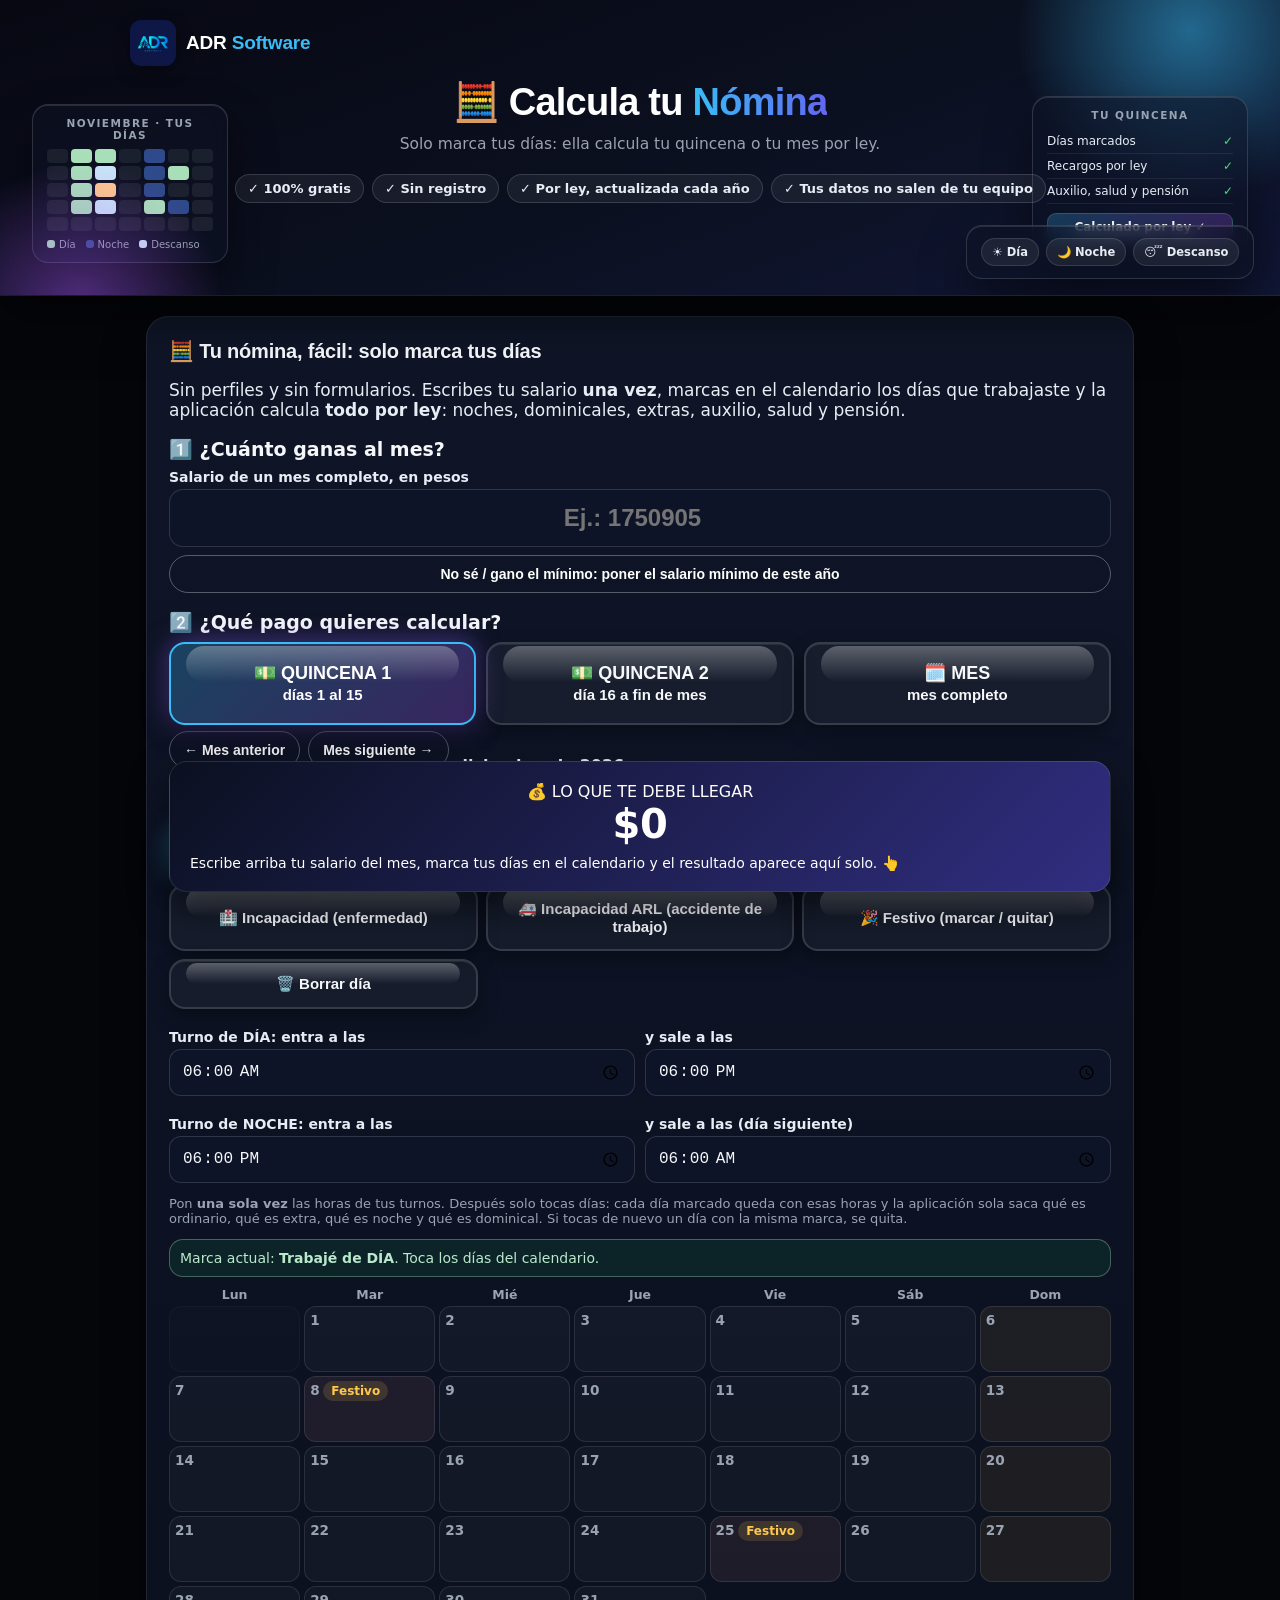
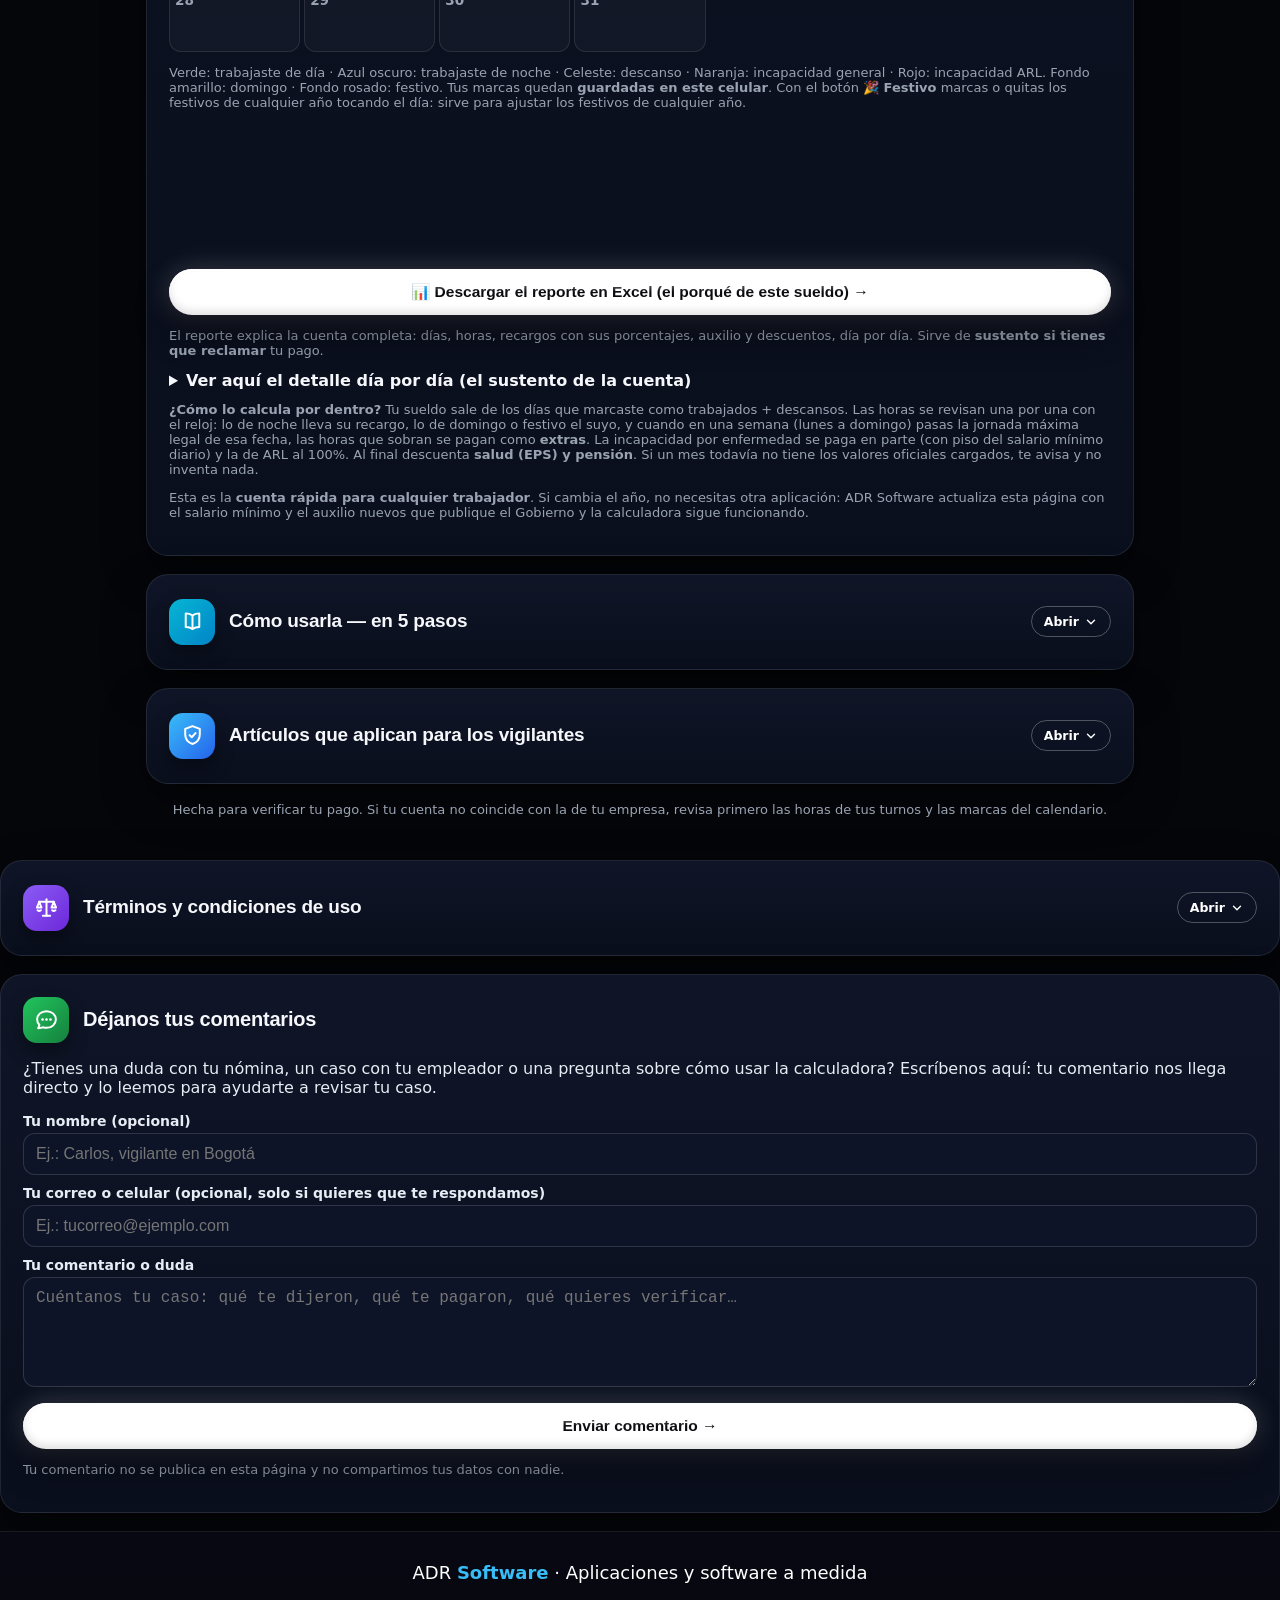
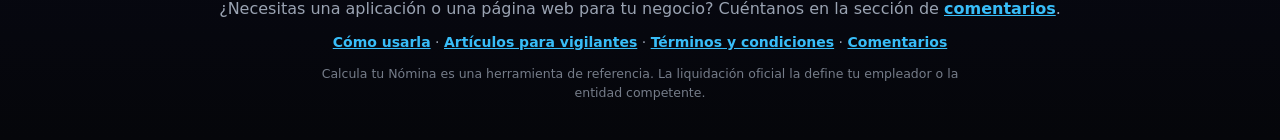
==== commit d9aecc14: "Diseño oscuro dinámico: escena 3D y botones de cristal" ====
--- a/index.html
+++ b/index.html
@@ -3,7 +3,7 @@
 <head>
 <meta charset="UTF-8">
 <meta name="viewport" content="width=device-width, initial-scale=1.0, viewport-fit=cover">
-<meta http-equiv="Content-Security-Policy" content="default-src 'none'; script-src 'unsafe-inline'; style-src 'unsafe-inline'; img-src data:; base-uri 'none'; form-action 'none'">
+
 <meta name="theme-color" content="#123c2b">
 <title>Calcula tu Nómina — Gratis | ADR Software</title>
 <link rel="icon" href="data:image/svg+xml,%3Csvg xmlns='http://www.w3.org/2000/svg' viewBox='0 0 100 100'%3E%3Crect width='100' height='100' rx='20' fill='%23123c2b'/%3E%3Ctext x='50' y='70' font-size='54' text-anchor='middle' fill='white'%3E%24%3C/text%3E%3C/svg%3E">
@@ -96,82 +96,201 @@
 <meta name="referrer" content="strict-origin-when-cross-origin">
 <link rel="preconnect" href="https://fonts.googleapis.com">
 <link rel="preconnect" href="https://fonts.gstatic.com" crossorigin>
-<link href="https://fonts.googleapis.com/css2?family=Inter:wght@400;600;700;800&display=swap" rel="stylesheet">
+<link href="https://fonts.googleapis.com/css2?family=Inter:wght@400;600;700;800&family=Sora:wght@600;700;800&display=swap" rel="stylesheet">
 <style>
-/* ===== Piel premium ADR (solo versión web; la lógica no se toca) ===== */
-:root{--verde:#0B1736;--verde2:#2563EB;--fondo:#EDF2FB;--borde:#C9D6EE;--ok:#15803D;--gris:#54678C}
-body{font-family:'Inter',system-ui,-apple-system,"Segoe UI",Roboto,sans-serif;background:linear-gradient(180deg,#DCE8FC 0,#EFF4FE 340px,#EDF2FB 100%);color:#101A2E}
+/* ===== Piel OSCURA tipo SaaS premium (estilo pedido por Anderson el 2026-11-26:
+   fondo casi negro azulado, paneles de cristal, degradado cian→azul→violeta,
+   botón principal pastilla BLANCA con texto oscuro y flecha, secundarios outline.
+   Solo versión web; la lógica de cálculo no se toca) ===== */
+:root{--verde:#E8ECF4;--verde2:#38BDF8;--fondo:#05060A;--borde:rgba(255,255,255,.14);--ok:#4ADE80;--mal:#F87171;--aviso:#FFC94D;--fondo-aviso:rgba(255,201,77,.12);--gris:#9AA3B2}
+body{font-family:'Inter',system-ui,-apple-system,"Segoe UI",Roboto,sans-serif;color:#E8ECF4;background:radial-gradient(900px 520px at 12% -5%,rgba(37,99,235,.22) 0%,rgba(37,99,235,0) 60%),radial-gradient(820px 520px at 92% 0%,rgba(124,58,237,.18) 0%,rgba(124,58,237,0) 60%),radial-gradient(700px 600px at 50% 115%,rgba(34,211,238,.10) 0%,rgba(34,211,238,0) 60%),#05060A;background-attachment:fixed}
 main{max-width:1020px;padding:20px 16px 30px}
+::selection{background:rgba(56,189,248,.35)}
+.tarjeta a{color:#38BDF8}
 /* Héroe */
-header{position:static;background:linear-gradient(125deg,#0B1736 0%,#12295E 62%,#1D4ED8 130%);padding:20px 18px 26px;text-align:center;box-shadow:0 14px 34px rgba(11,23,54,.28)}
-header h1{font-size:clamp(27px,5.4vw,38px);font-weight:800;letter-spacing:-.02em;margin-top:14px}
-header p{font-size:15.5px;opacity:.92;max-width:620px;margin:8px auto 0;line-height:1.55}
+header{position:relative;overflow:hidden;background:linear-gradient(160deg,#070812 0%,#0B1020 55%,#111736 100%);padding:20px 18px 92px;text-align:center;box-shadow:0 18px 44px rgba(0,0,0,.5);border-bottom:1px solid rgba(255,255,255,.08)}
+header::before,header::after{content:"";position:absolute;border-radius:50%;pointer-events:none}
+header::before{width:360px;height:360px;top:-150px;right:-90px;background:radial-gradient(circle,rgba(56,189,248,.5) 0%,rgba(56,189,248,0) 68%);animation:flotar 9s ease-in-out infinite alternate}
+header::after{width:300px;height:300px;bottom:-160px;left:-70px;background:radial-gradient(circle,rgba(168,85,247,.45) 0%,rgba(168,85,247,0) 68%);animation:flotar 11s ease-in-out infinite alternate-reverse}
+header>*{position:relative;z-index:1}
+@keyframes flotar{from{transform:translateY(0)}to{transform:translateY(28px)}}
+header h1{font-family:'Sora','Inter',sans-serif;font-size:clamp(27px,5.4vw,38px);font-weight:800;letter-spacing:-.02em;margin-top:14px;color:#FFFFFF}
+header h1 .grad{background:linear-gradient(90deg,#38BDF8,#6366F1,#A855F7);-webkit-background-clip:text;background-clip:text;color:transparent}
+header p{font-size:15.5px;opacity:.92;max-width:620px;margin:8px auto 0;line-height:1.55;color:#A8AEBD}
 .adr-marca{display:flex;align-items:center;gap:10px;max-width:1020px;margin:0 auto;text-align:left}
 .adr-marca img{width:46px;height:46px;border-radius:11px;box-shadow:0 6px 16px rgba(0,0,0,.35)}
-.adr-marca-nombre{font-size:19px;font-weight:800;color:#fff;letter-spacing:-.01em}
-.adr-marca-nombre b{color:#2DD4E1;font-weight:800}
+.adr-marca-nombre{font-family:'Sora','Inter',sans-serif;font-size:19px;font-weight:800;color:#fff;letter-spacing:-.01em}
+.adr-marca-nombre b{color:#38BDF8;font-weight:800}
 .adr-confianza{display:flex;flex-wrap:wrap;gap:8px;justify-content:center;margin-top:18px}
-.adr-confianza span{background:rgba(255,255,255,.13);border:1px solid rgba(255,255,255,.28);color:#EAF1FE;font-size:13px;font-weight:600;padding:6px 12px;border-radius:999px}
-/* Tarjetas y controles */
-.tarjeta{border:none;border-radius:20px;padding:22px;box-shadow:0 12px 32px rgba(11,23,54,.09);margin-bottom:18px}
-.tarjeta h2{color:#0B1736;font-size:20px;letter-spacing:-.01em}
-.tarjeta h3{color:#0B1736}
-input,select,textarea{border:1.5px solid var(--borde);border-radius:12px;padding:11px 12px;transition:border-color .15s,box-shadow .15s}
-input:focus,select:focus,textarea:focus{outline:none;border-color:#2563EB;box-shadow:0 0 0 4px rgba(37,99,235,.16)}
-button.accion{background:linear-gradient(135deg,#2563EB,#1D4ED8);border-radius:12px;padding:14px 16px;font-size:15.5px;font-weight:700;box-shadow:0 10px 22px rgba(37,99,235,.28)}
-button.secundario{border:2px solid #2563EB;color:#2563EB;border-radius:12px;font-weight:600}
-button.peligro{border-radius:12px}
-summary{color:#0B1736}
-.aviso,.error,.okcaja{border-radius:12px}
-.etiqueta{background:#E3EDFF;color:#0B1736}
+.adr-confianza span{background:rgba(255,255,255,.06);border:1px solid rgba(255,255,255,.14);color:#E8ECF4;font-size:13px;font-weight:600;padding:6px 12px;border-radius:999px}
+/* Navegación por pasos: cristal; el paso activo es la pastilla blanca */
+nav button{background:rgba(255,255,255,.05);border:1px solid rgba(255,255,255,.16);color:#E8ECF4;border-radius:999px}
+nav button.activo{background:#FFFFFF;color:#0A0A0F;border-color:#FFFFFF}
+/* Tarjetas de cristal */
+.tarjeta{background:linear-gradient(180deg,rgba(17,24,43,.88),rgba(11,16,32,.92));border:1px solid rgba(255,255,255,.09);border-radius:22px;padding:22px;box-shadow:0 18px 44px rgba(0,0,0,.45);margin-bottom:18px}
+.tarjeta h2{font-family:'Sora','Inter',sans-serif;color:#F5F7FA;font-size:20px;letter-spacing:-.01em}
+.tarjeta h3{color:#F5F7FA}
+label{color:#E8ECF4}
+.peq{color:#9AA3B2}
+input,select,textarea{background:#0E1428;color:#F5F7FA;border:1px solid rgba(255,255,255,.14);border-radius:12px;padding:11px 12px;transition:border-color .15s,box-shadow .15s}
+select option{background:#0E1428;color:#F5F7FA}
+input:focus,select:focus,textarea:focus{outline:none;border-color:#38BDF8;box-shadow:0 0 0 4px rgba(56,189,248,.22)}
+input[type="checkbox"],input[type="radio"]{accent-color:#38BDF8}
+/* Botón principal: pastilla blanca, texto oscuro, flecha (jerarquía del diseño de referencia) */
+button.accion{background:#FFFFFF;color:#0A0A0F;border:none;border-radius:999px;padding:14px 16px;font-size:15.5px;font-weight:700;box-shadow:0 12px 28px rgba(255,255,255,.14)}
+button.accion::after{content:" →"}
+button.secundario{background:transparent;border:1px solid rgba(255,255,255,.30);color:#FFFFFF;border-radius:999px;font-weight:600}
+button.peligro{background:transparent;border:1px solid rgba(246,168,168,.55);color:#F6A8A8;border-radius:999px}
+summary{color:#F5F7FA}
+th,td{border-bottom:1px solid rgba(255,255,255,.08)}
+.aviso{background:rgba(255,201,77,.10);border:1px solid rgba(255,201,77,.35);color:#FFE1A8;border-radius:14px}
+.error{background:rgba(180,35,24,.16);border:1px solid rgba(242,184,178,.40);color:#FFC9C4;border-radius:14px}
+.okcaja{background:rgba(19,117,71,.18);border:1px solid rgba(169,220,192,.35);color:#B9E8CC;border-radius:14px}
+.etiqueta{background:rgba(56,189,248,.14);color:#7DD3FC}
+.etiqueta.pendiente{background:rgba(255,201,77,.14);color:#FFC94D}
+.etiqueta.verificado{background:rgba(74,222,128,.14);color:#4ADE80}
+.pendiente-caja{border:2px dashed rgba(255,255,255,.25);color:#9AA3B2;border-radius:16px}
+.perfil-carta{border:1px solid rgba(255,255,255,.10);background:rgba(255,255,255,.03);border-radius:16px}
 /* Marcado rápido y calendario */
-.rapido-btn{border:2px solid #D7E1F2;border-radius:16px;transition:transform .12s,box-shadow .12s}
-.rapido-btn:hover{transform:translateY(-2px);box-shadow:0 8px 18px rgba(11,23,54,.10)}
-.rapido-btn.activo{border-color:#2563EB;background:#CFE1FF}
-.rapido-btn[data-modo-rapido="trabajado"].activo{background:#BFE6C8;border-color:#15803D}
-.rapido-btn[data-modo-rapido="descanso"].activo{background:#CCD9EC;border-color:#3D5A99}
+.rapido-btn{background:rgba(255,255,255,.04);border:2px solid rgba(255,255,255,.14);color:#F5F7FA;border-radius:16px;transition:transform .12s,box-shadow .12s}
+.rapido-btn:hover{transform:translateY(-2px);box-shadow:0 8px 18px rgba(0,0,0,.35)}
+.rapido-btn.activo{color:#12211A;border-color:#38BDF8}
+.rapido-btn[data-modo-rapido="trabajado"].activo{background:#BFE6C8;border-color:#4ADE80}
+.rapido-btn[data-modo-rapido="descanso"].activo{background:#CCD9EC;border-color:#38BDF8}
 .rapido-btn[data-modo-rapido="incapacidad_general"].activo{background:#FFC98A;border-color:#E07B24}
 .rapido-btn[data-modo-rapido="incapacidad_arl"].activo{background:#F6A8A8;border-color:#D63A3A}
 .rapido-btn[data-modo-rapido="borrar"].activo{background:#F2B8B2;border-color:#B42318}
-.cal-dia{border-radius:12px;border-color:#D7E1F2}
-.cal-dia.sel{outline:3px solid #2563EB}
-.cal-cab div{color:#0B1736}
+.cal-dia{background:rgba(255,255,255,.03);border:1px solid rgba(255,255,255,.10);color:#E8ECF4;border-radius:12px}
+.cal-dia.domingo{background:rgba(255,201,77,.07)}
+.cal-dia.festivo{background:rgba(246,168,168,.08)}
+.cal-dia.sin-registro{color:#9AA3B2}
+.cal-dia.sel{outline:3px solid #38BDF8}
+.cal-dia.marcado-trabajado,.cal-dia.marcado-descanso,.cal-dia.marcado-incapacidad,.cal-dia.marcado-incapacidad-arl{color:#12211A}
+.cal-cab div{color:#9AA3B2}
 /* Modo pregunta por pregunta */
-.ci-pregunta{color:#0B1736}
-.ci-boton{border:2px solid #D7E1F2;border-radius:16px;transition:transform .12s,box-shadow .12s}
-.ci-boton:hover{transform:translateY(-2px);box-shadow:0 8px 18px rgba(11,23,54,.10)}
-.ci-boton.activo{background:#CFE1FF;border-color:#2563EB}
-.ci-paso button{border-color:#2563EB;color:#2563EB}
+.ci-pregunta{color:#F5F7FA}
+.ci-boton{background:rgba(255,255,255,.04);border:2px solid rgba(255,255,255,.14);color:#F5F7FA;border-radius:16px;transition:transform .12s,box-shadow .12s}
+.ci-boton:hover{transform:translateY(-2px);box-shadow:0 8px 18px rgba(0,0,0,.35)}
+.ci-boton.activo{background:linear-gradient(135deg,rgba(56,189,248,.28),rgba(168,85,247,.28));border-color:#38BDF8;color:#FFFFFF}
+.ci-paso button{border:2px solid rgba(255,255,255,.35);background:transparent;color:#FFFFFF}
+.ci-paso .ci-valor{color:#F5F7FA}
+.ci-paso .ci-valor small{color:#9AA3B2}
 input.ci-salario{border-radius:14px}
-.ci-resultado{background:linear-gradient(125deg,#0B1736,#173A7D);border-radius:18px;box-shadow:0 16px 36px rgba(11,23,54,.35);padding:20px}
+.ci-resultado{background:linear-gradient(135deg,#0B1020,#312E81);border:1px solid rgba(255,255,255,.10);border-radius:18px;box-shadow:0 16px 36px rgba(0,0,0,.5);padding:20px}
 .ci-resultado .ci-neto{font-size:40px;letter-spacing:-.01em}
 /* Instrucciones y términos */
 #instrucciones ol{margin:8px 0 4px;padding-left:22px;line-height:1.65}
 #instrucciones li{margin-bottom:7px}
-#terminos summary{font-size:16.5px}
-#terminos p{line-height:1.6;color:#33456B}
-/* Secciones desplegables con botón (instrucciones, vigilantes, términos) */
-#instrucciones-tarjeta>details>summary, #vigilantes>details>summary, #terminos-tarjeta>details>summary{font-size:19px;font-weight:800;color:#0B1736;cursor:pointer;list-style:none;display:flex;justify-content:space-between;align-items:center;gap:12px}
-#instrucciones-tarjeta>details>summary::-webkit-details-marker, #vigilantes>details>summary::-webkit-details-marker, #terminos-tarjeta>details>summary::-webkit-details-marker{display:none}
-#instrucciones-tarjeta>details>summary::after, #vigilantes>details>summary::after, #terminos-tarjeta>details>summary::after{content:"Abrir ▾";flex:none;font-size:12.5px;font-weight:700;color:#2563EB;background:#EAF1FE;padding:6px 12px;border-radius:999px}
-#instrucciones-tarjeta>details[open ]>summary::after, #vigilantes>details[open ]>summary::after, #terminos-tarjeta>details[open ]>summary::after{content:"Cerrar ▴"}
-/* Derechos por oficio y comentarios */
+#terminos p{line-height:1.6;color:#A8AEBD}
+/* ===== Acordeones animados con iconos por oficio (estructura v2, piel oscura) ===== */
+.acordeon-btn{width:100%;display:flex;align-items:center;gap:14px;background:none;border:none;padding:2px 0;cursor:pointer;text-align:left;font-family:inherit}
+.acordeon-titulo{font-family:'Sora','Inter',sans-serif;font-size:19px;font-weight:700;color:#F5F7FA;letter-spacing:-.01em;flex:1;line-height:1.3}
+.icono-oficio{width:46px;height:46px;border-radius:14px;display:flex;align-items:center;justify-content:center;color:#fff;flex:none;box-shadow:0 8px 18px rgba(0,0,0,.4)}
+.icono-oficio svg{width:25px;height:25px}
+.ico-pasos{background:linear-gradient(135deg,#06B6D4,#0284C7)}
+.ico-vigilante{background:linear-gradient(135deg,#38BDF8,#2563EB)}
+.ico-domestica{background:linear-gradient(135deg,#F43F5E,#BE123C)}
+.ico-conserje{background:linear-gradient(135deg,#F59E0B,#D97706)}
+.ico-terminos{background:linear-gradient(135deg,#8B5CF6,#6D28D9)}
+.ico-comentarios{background:linear-gradient(135deg,#22C55E,#15803D)}
+.acordeon-flecha{flex:none;display:inline-flex;align-items:center;gap:5px;font-size:12.5px;font-weight:700;color:#FFFFFF;background:transparent;border:1px solid rgba(255,255,255,.28);padding:7px 12px;border-radius:999px;transition:background .2s,color .2s}
+.acordeon-flecha svg{width:14px;height:14px;transition:transform .35s}
+.acordeon-flecha .f-cerrar{display:none}
+.acordeon.abierto>.acordeon-btn .acordeon-flecha{background:#FFFFFF;color:#0A0A0F;border-color:#FFFFFF}
+.acordeon.abierto>.acordeon-btn .acordeon-flecha svg{transform:rotate(180deg)}
+.acordeon.abierto>.acordeon-btn .f-abrir{display:none}
+.acordeon.abierto>.acordeon-btn .f-cerrar{display:inline}
+.acordeon-panel{display:grid;grid-template-rows:0fr;transition:grid-template-rows .5s cubic-bezier(.4,0,.2,1)}
+.acordeon-contenido{overflow:hidden;min-height:0}
+.acordeon.abierto>.acordeon-panel{grid-template-rows:1fr}
+.acordeon-contenido>p:first-child{margin-top:14px}
+.tarjeta-titulo{display:flex;align-items:center;gap:14px;margin-bottom:6px}
+.tarjeta-titulo h2{margin:0}
+/* Leyes numeradas */
+.leyes{counter-reset:ley}
+.leyes h3{display:flex;gap:11px;align-items:flex-start;margin-top:20px}
+.leyes h3::before{counter-increment:ley;content:counter(ley);flex:none;width:26px;height:26px;border-radius:9px;background:linear-gradient(135deg,#38BDF8,#8B5CF6);color:#fff;font-size:14px;font-weight:800;display:flex;align-items:center;justify-content:center;margin-top:1px;box-shadow:0 5px 12px rgba(56,189,248,.30)}
+.leyes p{margin-left:37px}
 #vigilantes h3{margin-top:18px}
-#vigilantes details{margin-top:14px;border-top:1px solid #E3EBF9;padding-top:12px}
-#vigilantes summary{font-size:16.5px;color:#0B1736}
+/* Mini acordeones por oficio */
+.acordeon-mini{margin-top:16px;border:1px solid rgba(255,255,255,.10);border-radius:16px;padding:13px 15px;background:rgba(255,255,255,.03)}
+.acordeon-mini .icono-oficio{width:37px;height:37px;border-radius:11px}
+.acordeon-mini .icono-oficio svg{width:21px;height:21px}
+.acordeon-mini .acordeon-titulo{font-size:16.5px}
 #vigilantes p{line-height:1.6}
 #comentarios textarea{min-height:110px}
-/* Pie y flotante */
-.adr-pie{background:linear-gradient(180deg,#0B1736,#081026);color:#C3D4F2;text-align:center;padding:30px 16px 38px;margin-top:10px}
+/* Aparición suave al bajar */
+.revelar{opacity:0;transform:translateY(16px);transition:opacity .65s ease,transform .65s ease}
+.revelar.visible{opacity:1;transform:none}
+/* Tarjetas y botones con vida */
+@media (hover:hover){.tarjeta{transition:transform .25s ease,box-shadow .25s ease}.tarjeta:hover{transform:translateY(-3px);box-shadow:0 22px 48px rgba(0,0,0,.55)}}
+button.accion{transition:transform .15s,box-shadow .15s,filter .15s}
+button.accion:hover{transform:translateY(-2px);filter:brightness(1.07)}
+@media (prefers-reduced-motion:reduce){*,*::before,*::after{animation:none!important;transition:none!important}.revelar{opacity:1;transform:none}}
+/* Pie */
+.adr-pie{background:linear-gradient(180deg,#070812,#05060A);color:#9AA3B2;text-align:center;padding:30px 16px 38px;margin-top:10px;border-top:1px solid rgba(255,255,255,.08)}
 .adr-pie-marca{font-size:18px;color:#fff;margin:0 0 8px}
-.adr-pie-marca b{color:#2DD4E1}
-.adr-pie a{color:#7DEFF7;font-weight:700}
+.adr-pie-marca b{color:#38BDF8}
+.adr-pie a{color:#38BDF8;font-weight:700}
 .adr-pie-links{font-size:14px}
 .adr-pie-nota{font-size:12.5px;opacity:.75;max-width:640px;margin:10px auto 0;line-height:1.55}
+/* ===== Escena del héroe: la calculadora flotando en 3D ===== */
+.adr-escena{position:absolute;inset:0;z-index:0;pointer-events:none;transition:transform .35s ease-out}
+.panel-3d{position:absolute;background:rgba(13,19,38,.55);backdrop-filter:blur(8px);-webkit-backdrop-filter:blur(8px);border:1px solid rgba(255,255,255,.14);border-radius:16px;box-shadow:0 24px 48px rgba(0,0,0,.45),inset 0 1px 0 rgba(255,255,255,.12);padding:12px 14px;color:#E8ECF4;animation:flotarPanel 8s ease-in-out infinite alternate}
+.panel-tit{font-size:10.5px;font-weight:700;letter-spacing:.14em;text-transform:uppercase;color:#9AA3B2;margin-bottom:8px}
+.panel-cal{left:2.5%;top:104px;width:196px}
+.panel-cal-grid{display:grid;grid-template-columns:repeat(7,1fr);gap:3px}
+.panel-cal-grid span{height:14px;border-radius:4px;background:rgba(255,255,255,.07)}
+.panel-cal-grid span.d{background:#A9DFB8}
+.panel-cal-grid span.n{background:#2F4A8A}
+.panel-cal-grid span.r{background:#C9E4F6}
+.panel-cal-grid span.i{background:#FFC98A}
+.panel-leyenda{display:flex;gap:10px;margin-top:8px;font-size:10px;color:#9AA3B2}
+.panel-leyenda i{display:inline-block;width:8px;height:8px;border-radius:3px;margin-right:4px}
+.panel-leyenda i.d{background:#A9DFB8}.panel-leyenda i.n{background:#2F4A8A}.panel-leyenda i.r{background:#C9E4F6}
+.panel-recibo{right:2.5%;top:96px;width:216px;animation-duration:10s}
+.fila-recibo{display:flex;justify-content:space-between;gap:10px;font-size:12px;padding:5px 0;border-bottom:1px solid rgba(255,255,255,.07)}
+.fila-recibo b{color:#4ADE80}
+.panel-total{margin-top:9px;font-size:12px;font-weight:800;color:#FFFFFF;background:linear-gradient(90deg,rgba(56,189,248,.25),rgba(168,85,247,.25));border:1px solid rgba(255,255,255,.14);border-radius:9px;padding:6px 9px;text-align:center}
+.panel-marcas{right:2%;bottom:16px;display:flex;gap:7px;animation-duration:7s}
+.panel-marcas span{font-size:11.5px;font-weight:700;background:rgba(255,255,255,.07);border:1px solid rgba(255,255,255,.12);padding:6px 10px;border-radius:999px}
+@keyframes flotarPanel{from{transform:rotate(var(--rot,0deg)) translateY(0)}to{transform:rotate(var(--rot,0deg)) translateY(-13px)}}
+@media(max-width:1060px){.adr-escena{display:none}}
+/* Título con degradado vivo y entrada escalonada de las píldoras */
+header h1 .grad{background-size:200% 100%;animation:brilloGrad 7s ease-in-out infinite alternate}
+@keyframes brilloGrad{from{background-position:0% 0}to{background-position:100% 0}}
+.adr-confianza span{animation:aparecer .7s ease both}
+.adr-confianza span:nth-child(2){animation-delay:.1s}
+.adr-confianza span:nth-child(3){animation-delay:.2s}
+.adr-confianza span:nth-child(4){animation-delay:.3s}
+@keyframes aparecer{from{opacity:0;transform:translateY(10px) scale(.96)}to{opacity:1;transform:none}}
+/* ===== Botones con relieve 3D ===== */
+button.accion{box-shadow:0 14px 30px rgba(255,255,255,.16),inset 0 1px 0 rgba(255,255,255,.95),inset 0 -3px 0 rgba(10,10,15,.10)}
+button.accion:hover{transform:translateY(-3px) scale(1.015)}
+button.accion:active{transform:translateY(0) scale(.98)}
+.rapido-btn,.ci-boton{box-shadow:0 8px 20px rgba(0,0,0,.35),inset 0 1px 0 rgba(255,255,255,.08)}
+.rapido-btn:hover,.ci-boton:hover{transform:translateY(-3px)}
+.rapido-btn:active,.ci-boton:active{transform:translateY(0) scale(.98)}
+/* ===== Cristal líquido (pin de referencia): brillo especular arriba,
+   núcleo de cristal y halo de luz del color propio de cada botón ===== */
+button.accion{position:relative;overflow:hidden;box-shadow:0 18px 34px rgba(0,0,0,.45),0 0 28px rgba(255,255,255,.20),inset 0 2px 2px rgba(255,255,255,1),inset 0 -4px 8px rgba(10,10,15,.12)}
+button.accion::before{content:"";position:absolute;left:5%;right:5%;top:2px;height:46%;border-radius:999px;background:linear-gradient(180deg,rgba(255,255,255,.95),rgba(255,255,255,0));pointer-events:none}
+.rapido-btn,.ci-boton,nav button{position:relative;overflow:hidden}
+.rapido-btn::before,.ci-boton::before,nav button::before{content:"";position:absolute;left:5%;right:5%;top:2px;height:46%;border-radius:999px;background:linear-gradient(180deg,rgba(255,255,255,.30),rgba(255,255,255,0));pointer-events:none}
+nav button.activo{box-shadow:0 10px 24px rgba(0,0,0,.4),0 0 22px rgba(255,255,255,.25)}
+.rapido-btn.activo{box-shadow:0 12px 26px rgba(0,0,0,.45),0 0 24px rgba(56,189,248,.45)}
+.rapido-btn[data-modo-rapido="trabajado"].activo{box-shadow:0 12px 26px rgba(0,0,0,.45),0 0 24px rgba(74,222,128,.50)}
+.rapido-btn[data-modo-rapido="descanso"].activo{box-shadow:0 12px 26px rgba(0,0,0,.45),0 0 24px rgba(56,189,248,.50)}
+.rapido-btn[data-modo-rapido="incapacidad_general"].activo{box-shadow:0 12px 26px rgba(0,0,0,.45),0 0 24px rgba(255,201,77,.55)}
+.rapido-btn[data-modo-rapido="incapacidad_arl"].activo{box-shadow:0 12px 26px rgba(0,0,0,.45),0 0 24px rgba(248,113,113,.55)}
+.rapido-btn[data-modo-rapido="borrar"].activo{box-shadow:0 12px 26px rgba(0,0,0,.45),0 0 24px rgba(248,113,113,.50)}
+.ci-boton.activo{box-shadow:0 12px 26px rgba(0,0,0,.45),0 0 26px rgba(139,92,246,.55)}
+.acordeon.abierto>.acordeon-btn .acordeon-flecha{box-shadow:0 8px 20px rgba(0,0,0,.4),0 0 18px rgba(255,255,255,.25)}
+.cal-dia{transition:transform .15s,box-shadow .15s}
+.cal-dia:hover{transform:translateY(-2px);box-shadow:0 8px 16px rgba(0,0,0,.4)}
 /* La sección de valores por año es solo de administración: no se muestra en la web */
 #cfg-tarjeta{display:none!important}
-</style>
-</head>
+</style></head>
 <body>
 <!-- ============================================================
      Calcula tu Nómina (proyecto independiente)
@@ -182,9 +301,9 @@
      este dispositivo (localStorage, clave propia).
      ============================================================ -->
 <header><div class="adr-marca"><img src="[data-uri]" alt="Logotipo de ADR Software"><span class="adr-marca-nombre">ADR <b>Software</b></span></div>
-  <h1>🧮 Calcula tu Nómina</h1>
+  <h1>🧮 Calcula tu <span class="grad">Nómina</span></h1>
   <p>Solo marca tus días: ella calcula tu quincena o tu mes por ley.</p>
-<div class="adr-confianza"><span>✓ 100% gratis</span><span>✓ Sin registro</span><span>✓ Por ley, actualizada cada año</span><span>✓ Tus datos no salen de tu equipo</span></div></header>
+<div class="adr-confianza"><span>✓ 100% gratis</span><span>✓ Sin registro</span><span>✓ Por ley, actualizada cada año</span><span>✓ Tus datos no salen de tu equipo</span></div><div class="adr-escena" aria-hidden="true"><div class="panel-3d panel-cal" style="--rot:-6deg"><div class="panel-tit">noviembre · tus días</div><div class="panel-cal-grid"><span class=""></span><span class="d"></span><span class="d"></span><span class=""></span><span class="n"></span><span class=""></span><span class=""></span><span class=""></span><span class="d"></span><span class="r"></span><span class=""></span><span class="n"></span><span class="d"></span><span class=""></span><span class=""></span><span class="d"></span><span class="i"></span><span class=""></span><span class="n"></span><span class=""></span><span class=""></span><span class=""></span><span class="d"></span><span class="r"></span><span class=""></span><span class="d"></span><span class="n"></span><span class=""></span><span class=""></span><span class=""></span><span class=""></span><span class=""></span><span class=""></span><span class=""></span><span class=""></span></div><div class="panel-leyenda"><span><i class="d"></i>Día</span><span><i class="n"></i>Noche</span><span><i class="r"></i>Descanso</span></div></div><div class="panel-3d panel-recibo" style="--rot:5deg"><div class="panel-tit">Tu quincena</div><div class="fila-recibo"><span>Días marcados</span><b>✓</b></div><div class="fila-recibo"><span>Recargos por ley</span><b>✓</b></div><div class="fila-recibo"><span>Auxilio, salud y pensión</span><b>✓</b></div><div class="panel-total">Calculado por ley ✓</div></div><div class="panel-3d panel-marcas" style="--rot:-3deg"><span>☀️ Día</span><span>🌙 Noche</span><span>😴 Descanso</span></div></div></header>
 <main>
 <section id="vista-inicio" class="vista activa">
   <div class="tarjeta">
@@ -241,9 +360,13 @@
   </div>
 </section>
 
-<div class="tarjeta" id="instrucciones-tarjeta">
-  <details>
-  <summary>📖 Cómo usarla — en 5 pasos</summary>
+<div class="tarjeta acordeon revelar" id="instrucciones">
+  <button type="button" class="acordeon-btn" data-acordeon aria-expanded="false">
+    <span class="icono-oficio ico-pasos"><svg viewBox="0 0 24 24" fill="none" stroke="currentColor" stroke-width="1.9" stroke-linecap="round" stroke-linejoin="round"><path d="M12 6.2C10.2 4.8 8 4.2 5.5 4.2v13c2.5 0 4.7.6 6.5 2 1.8-1.4 4-2 6.5-2v-13c-2.5 0-4.7.6-6.5 2z"/><path d="M12 6.2v13"/></svg></span>
+    <span class="acordeon-titulo">Cómo usarla — en 5 pasos</span>
+    <span class="acordeon-flecha"><span class="f-abrir">Abrir</span><span class="f-cerrar">Cerrar</span><svg viewBox="0 0 24 24" fill="none" stroke="currentColor" stroke-width="2.4" stroke-linecap="round" stroke-linejoin="round"><path d="M6 9l6 6 6-6"/></svg></span>
+  </button>
+  <div class="acordeon-panel"><div class="acordeon-contenido">
   <ol style="font-size:16.5px;line-height:1.7;text-align:left;padding-left:22px">
     <li><strong>Escribe tu salario</strong> de un mes completo. Si ganas el mínimo, toca el botón «poner el salario mínimo de este año» y listo.</li>
     <li><strong>Elige qué pago quieres calcular</strong>: QUINCENA 1 (días 1 al 15), QUINCENA 2 (día 16 a fin de mes) o MES completo. Con las flechas «Mes anterior / Mes siguiente» te mueves de mes.</li>
@@ -252,39 +375,57 @@
     <li><strong>Mira tu resultado</strong> en «💰 LO QUE TE DEBE LLEGAR». Para ver el porqué completo, descarga el <strong>reporte en Excel</strong> o abre el detalle día por día: ese es tu sustento si tienes que reclamar tu pago.</li>
   </ol>
   <p class="peq"><strong>¿No te coincide con lo que te pagaron?</strong> Revisa primero tres cosas: que tu salario esté bien escrito, que las horas de tus turnos sean las tuyas y que <strong>todos</strong> los días del periodo estén marcados.</p>
-  </details>
+  </div></div>
 </div>
 
-<div class="tarjeta" id="vigilantes">
-<details>
-<summary>🛡️ Artículos que aplican para los vigilantes</summary>
+<div class="tarjeta acordeon revelar" id="vigilantes">
+  <button type="button" class="acordeon-btn" data-acordeon aria-expanded="false">
+    <span class="icono-oficio ico-vigilante"><svg viewBox="0 0 24 24" fill="none" stroke="currentColor" stroke-width="1.9" stroke-linecap="round" stroke-linejoin="round"><path d="M12 3l7 2.6V11c0 4.6-3 7.7-7 9.2C8 18.7 5 15.6 5 11V5.6L12 3z"/><path d="M9.2 11.6l2.1 2.1 3.6-4"/></svg></span>
+    <span class="acordeon-titulo">Artículos que aplican para los vigilantes</span>
+    <span class="acordeon-flecha"><span class="f-abrir">Abrir</span><span class="f-cerrar">Cerrar</span><svg viewBox="0 0 24 24" fill="none" stroke="currentColor" stroke-width="2.4" stroke-linecap="round" stroke-linejoin="round"><path d="M6 9l6 6 6-6"/></svg></span>
+  </button>
+  <div class="acordeon-panel"><div class="acordeon-contenido">
 <p>Si eres vigilante y tu empleador te cita artículos para pagarte menos, estos son los que <strong>sí existen</strong> y lo que dicen, en palabras claras. Compáralos: si el artículo que te mencionan no está aquí, desconfía.</p>
-<h3>1. Ley 1920 de 2018, artículo 7 — la «Ley del Vigilante»</h3>
+<div class="leyes">
+<h3>Ley 1920 de 2018, artículo 7 — la «Ley del Vigilante»</h3>
 <p>Puedes trabajar turnos de hasta <strong>12 horas al día</strong> y máximo <strong>60 horas a la semana</strong>, pero solo si hay un <strong>acuerdo firmado por ti y por tu empleador</strong>. Sin ese papel firmado, tu tope de horas extras es el de cualquier trabajador: 2 al día.</p>
-<h3>2. El turno de 12 horas NO elimina las extras</h3>
+<h3>El turno de 12 horas NO elimina las extras</h3>
 <p>El Ministerio del Trabajo lo aclaró en la <strong>Circular 079 de 2023</strong> (y lo repitió en la Circular 0040 de 2026): el turno de 12 horas se compone de jornada ordinaria <strong>más</strong> horas extras. Todo lo que pase de tu jornada ordinaria se paga como hora extra, con su recargo. Nadie te puede decir que «por ser vigilante, las 12 horas son ordinarias».</p>
-<h3>3. Ley 2101 de 2021 — la reducción también es tuya</h3>
+<h3>Ley 2101 de 2021 — la reducción también es tuya</h3>
 <p>Desde el 15 de julio de 2026 la jornada ordinaria de todos, incluida la tuya, es de <strong>42 horas semanales</strong>, sin que te puedan bajar el salario. Lo que trabajes por encima de esas 42 horas en la semana es trabajo extra.</p>
-<h3>4. Tus recargos son los mismos de todos</h3>
+<h3>Tus recargos son los mismos de todos</h3>
 <p>Por el Código Sustantivo del Trabajo y la Ley 2466 de 2025: recargo nocturno <strong>35%</strong> (la noche empieza a las <strong>7:00 p. m.</strong>), hora extra diurna <strong>+25%</strong>, hora extra nocturna <strong>+75%</strong>, y domingo o festivo <strong>90%</strong> en 2026 (será 100% desde julio de 2027). Tu <strong>día de descanso semanal es obligatorio</strong>: nadie te lo puede quitar.</p>
-<h3>5. ¿A quién cubre la regla de las 12 horas?</h3>
+<h3>¿A quién cubre la regla de las 12 horas?</h3>
 <p>Solo al personal de empresas o cooperativas de vigilancia <strong>autorizadas por la Superintendencia de Vigilancia y Seguridad Privada</strong>. Si un conjunto o una empresa te contrató <strong>directamente</strong> como portero o celador, te rige el régimen general completo. La única excepción del Código (artículo 162) exige que vivas en el sitio de trabajo: si te vas a tu casa al terminar el turno, esa excepción no te aplica.</p>
-<details>
-<summary>🧹 Si eres empleada o empleado doméstico</summary>
+</div>
+<div class="acordeon acordeon-mini">
+  <button type="button" class="acordeon-btn" data-acordeon aria-expanded="false">
+    <span class="icono-oficio ico-domestica"><svg viewBox="0 0 24 24" fill="none" stroke="currentColor" stroke-width="1.9" stroke-linecap="round" stroke-linejoin="round"><path d="M4 11.2L12 4l8 7.2"/><path d="M6.2 9.6V20h11.6V9.6"/><path d="M12 16.4s-2.4-1.6-2.4-3c0-.8.6-1.4 1.3-1.4.5 0 .9.3 1.1.6.2-.3.6-.6 1.1-.6.7 0 1.3.6 1.3 1.4 0 1.4-2.4 3-2.4 3z"/></svg></span>
+    <span class="acordeon-titulo">Si eres empleada o empleado doméstico</span>
+    <span class="acordeon-flecha"><span class="f-abrir">Abrir</span><span class="f-cerrar">Cerrar</span><svg viewBox="0 0 24 24" fill="none" stroke="currentColor" stroke-width="2.4" stroke-linecap="round" stroke-linejoin="round"><path d="M6 9l6 6 6-6"/></svg></span>
+  </button>
+  <div class="acordeon-panel"><div class="acordeon-contenido">
 <p><strong>Tienes los mismos derechos que cualquier trabajador.</strong> La reforma laboral (Ley 2466 de 2025) eliminó la vieja excepción que dejaba al servicio doméstico por fuera de la jornada máxima: hoy tu jornada máxima es la legal, <strong>42 horas semanales</strong>, con horas extras (máximo 2 al día), recargo nocturno y dominical.</p>
 <p>Tu contrato debe ser <strong>escrito</strong> y estar registrado en la planilla PILA (artículo 33 de la Ley 2466). Pero ojo: si no te lo dieron por escrito, <strong>tus derechos existen igual</strong>.</p>
 <p>También tienes: <strong>prima de servicios</strong> en junio y diciembre desde la Ley 1788 de 2016 — también si trabajas <strong>por días</strong>, en forma proporcional —; <strong>cesantías</strong> de un mes de salario por año (la antigua regla de cesantía reducida ya no existe) y <strong>vacaciones</strong> de 15 días hábiles por año.</p>
 <p>Si trabajas por días, tu empleador debe cotizar tu seguridad social <strong>por semanas</strong> (Decreto 2616 de 2013): trabajar por días reduce las cuentas a proporción, nunca tus derechos. Y si vives en la casa donde trabajas, la parte del salario pagada en especie (comida y habitación) tiene tope: máximo el <strong>30%</strong> si ganas el salario mínimo (artículo 129 del Código Sustantivo del Trabajo).</p>
-</details>
-<details>
-<summary>🧰 Si eres conserje</summary>
+  </div></div>
+</div>
+<div class="acordeon acordeon-mini">
+  <button type="button" class="acordeon-btn" data-acordeon aria-expanded="false">
+    <span class="icono-oficio ico-conserje"><svg viewBox="0 0 24 24" fill="none" stroke="currentColor" stroke-width="1.9" stroke-linecap="round" stroke-linejoin="round"><circle cx="8" cy="14.5" r="4.3"/><path d="M11.2 11.3L19.5 3"/><path d="M16.8 5.7l2.4 2.4"/><path d="M14.2 8.3l2.4 2.4"/></svg></span>
+    <span class="acordeon-titulo">Si eres conserje</span>
+    <span class="acordeon-flecha"><span class="f-abrir">Abrir</span><span class="f-cerrar">Cerrar</span><svg viewBox="0 0 24 24" fill="none" stroke="currentColor" stroke-width="2.4" stroke-linecap="round" stroke-linejoin="round"><path d="M6 9l6 6 6-6"/></svg></span>
+  </button>
+  <div class="acordeon-panel"><div class="acordeon-contenido">
 <p><strong>No eres vigilante ante la ley:</strong> la regla de los turnos de 12 horas (Ley 1920) es solo para el personal de empresas de vigilancia autorizadas. A ti te rige el régimen general: jornada máxima de 42 horas semanales y horas extras pagadas con recargo.</p>
 <p>El artículo que más te citan es el <strong>162 del Código Sustantivo del Trabajo</strong>, que excluye de la jornada máxima a los de «simple vigilancia» <strong>que residan en el sitio de trabajo</strong>. La excepción exige las dos cosas a la vez. Si tu trabajo es activo —limpiar, hacer mantenimiento, atender residentes— eso <strong>no</strong> es «simple vigilancia», así vivas en el edificio. Y si no vives ahí, la excepción no aplica de ninguna manera.</p>
 <p>Conclusión: si trabajas más allá de la jornada máxima, te deben las extras como a cualquier trabajador.</p>
-</details>
+  </div></div>
+</div>
 <h3>¿Te salieron con un artículo raro?</h3>
 <p>Pide que te lo muestren <strong>por escrito</strong> y compáralo con esta lista. Y si quieres, cuéntanos tu caso en la sección de <a href="#comentarios">comentarios</a> de esta misma página: te ayudamos a revisar tu cuenta con esta calculadora.</p>
-</details>
+  </div></div>
 </div>
 
 <div class="tarjeta" id="cfg-tarjeta">
@@ -868,9 +1009,13 @@
   document.body.insertBefore(aviso,document.body.firstChild);
 }
 </script>
-<div class="tarjeta" id="terminos-tarjeta">
-  <details>
-    <summary style="font-size:19px;font-weight:800;cursor:pointer">⚖️ Términos y condiciones de uso</summary>
+<div class="tarjeta acordeon revelar" id="terminos">
+  <button type="button" class="acordeon-btn" data-acordeon aria-expanded="false">
+    <span class="icono-oficio ico-terminos"><svg viewBox="0 0 24 24" fill="none" stroke="currentColor" stroke-width="1.9" stroke-linecap="round" stroke-linejoin="round"><path d="M12 4v16"/><path d="M8.5 20h7"/><path d="M12 6.5h7"/><path d="M12 6.5H5"/><path d="M5 6.5L2.8 12h4.4L5 6.5z"/><path d="M19 6.5L16.8 12h4.4L19 6.5z"/><path d="M3.4 14.6a2.6 2.6 0 0 0 3.2 0"/><path d="M17.4 14.6a2.6 2.6 0 0 0 3.2 0"/></svg></span>
+    <span class="acordeon-titulo">Términos y condiciones de uso</span>
+    <span class="acordeon-flecha"><span class="f-abrir">Abrir</span><span class="f-cerrar">Cerrar</span><svg viewBox="0 0 24 24" fill="none" stroke="currentColor" stroke-width="2.4" stroke-linecap="round" stroke-linejoin="round"><path d="M6 9l6 6 6-6"/></svg></span>
+  </button>
+  <div class="acordeon-panel"><div class="acordeon-contenido">
     <div style="font-size:14.5px;line-height:1.65;margin-top:10px;text-align:left">
       <p><strong>Al usar esta página aceptas estos términos.</strong></p>
       <p><strong>1. Qué es.</strong> «Calcula tu Nómina» es una herramienta gratuita de ADR Software para estimar y verificar tu pago (quincena o mes) con los valores de ley cargados en la página. Es un cálculo de ayuda y de referencia.</p>
@@ -882,11 +1027,11 @@
       <p><strong>7. Cambios.</strong> Podemos actualizar la herramienta y estos términos; la versión vigente es la publicada en esta página.</p>
       <p><strong>8. Ley y contacto.</strong> Estos términos se rigen por las leyes de la República de Colombia. Para cualquier comunicación sobre esta herramienta, usa la sección de <a href="#comentarios">comentarios</a> de esta misma página.</p>
     </div>
-  </details>
+  </div></div>
 </div>
 
-<div class="tarjeta" id="comentarios">
-<h2>💬 Déjanos tus comentarios</h2>
+<div class="tarjeta revelar" id="comentarios">
+<div class="tarjeta-titulo"><span class="icono-oficio ico-comentarios"><svg viewBox="0 0 24 24" fill="none" stroke="currentColor" stroke-width="1.9" stroke-linecap="round" stroke-linejoin="round"><path d="M12 4c4.97 0 9 3.58 9 8s-4.03 8-9 8c-1.05 0-2.06-.18-3-.5L4 20.5l1.2-3.2C3.9 15.8 3 14 3 12c0-4.42 4.03-8 9-8z"/><path d="M8.2 12h.01M12 12h.01M15.8 12h.01" stroke-width="2.6"/></svg></span><h2>Déjanos tus comentarios</h2></div>
 <p>¿Tienes una duda con tu nómina, un caso con tu empleador o una pregunta sobre cómo usar la calculadora? Escríbenos aquí: tu comentario nos llega directo y lo leemos para ayudarte a revisar tu caso.</p>
 <form id="form-comentarios">
 <label for="com-nombre">Tu nombre (opcional)</label>
@@ -945,5 +1090,11 @@
 <p class="adr-pie-links"><a href="#instrucciones">Cómo usarla</a> · <a href="#vigilantes">Artículos para vigilantes</a> · <a href="#terminos">Términos y condiciones</a> · <a href="#comentarios">Comentarios</a></p>
 <p class="adr-pie-nota">Calcula tu Nómina es una herramienta de referencia. La liquidación oficial la define tu empleador o la entidad competente.</p>
 </footer>
+<script>
+document.querySelectorAll('[data-acordeon]').forEach(function(b){b.addEventListener('click',function(){var c=b.closest('.acordeon');var abierto=c.classList.toggle('abierto');b.setAttribute('aria-expanded',abierto);});});
+if('IntersectionObserver' in window){var io=new IntersectionObserver(function(es){es.forEach(function(e){if(e.isIntersecting){e.target.classList.add('visible');io.unobserve(e.target);}});},{threshold:.06});document.querySelectorAll('.revelar').forEach(function(el){io.observe(el);});}else{document.querySelectorAll('.revelar').forEach(function(el){el.classList.add('visible');});}
+(function(){var fino=window.matchMedia('(pointer:fine)').matches;var reducido=window.matchMedia('(prefers-reduced-motion: reduce)').matches;if(!fino||reducido)return;var cab=document.querySelector('header');var escena=document.querySelector('.adr-escena');if(cab&&escena){cab.addEventListener('pointermove',function(e){var r=cab.getBoundingClientRect();var x=(e.clientX-r.left)/r.width-.5;var y=(e.clientY-r.top)/r.height-.5;escena.style.transform='perspective(950px) rotateY('+(x*7).toFixed(2)+'deg) rotateX('+(-y*7).toFixed(2)+'deg)';});cab.addEventListener('pointerleave',function(){escena.style.transform='';});}
+document.querySelectorAll('button.accion').forEach(function(b){b.addEventListener('pointermove',function(e){var r=b.getBoundingClientRect();var x=(e.clientX-r.left)/r.width-.5;var y=(e.clientY-r.top)/r.height-.5;b.style.transform='perspective(600px) rotateY('+(x*8).toFixed(2)+'deg) rotateX('+(-y*8).toFixed(2)+'deg) translateY(-3px)';});b.addEventListener('pointerleave',function(){b.style.transform='';});});})();
+</script>
 </body>
 </html>
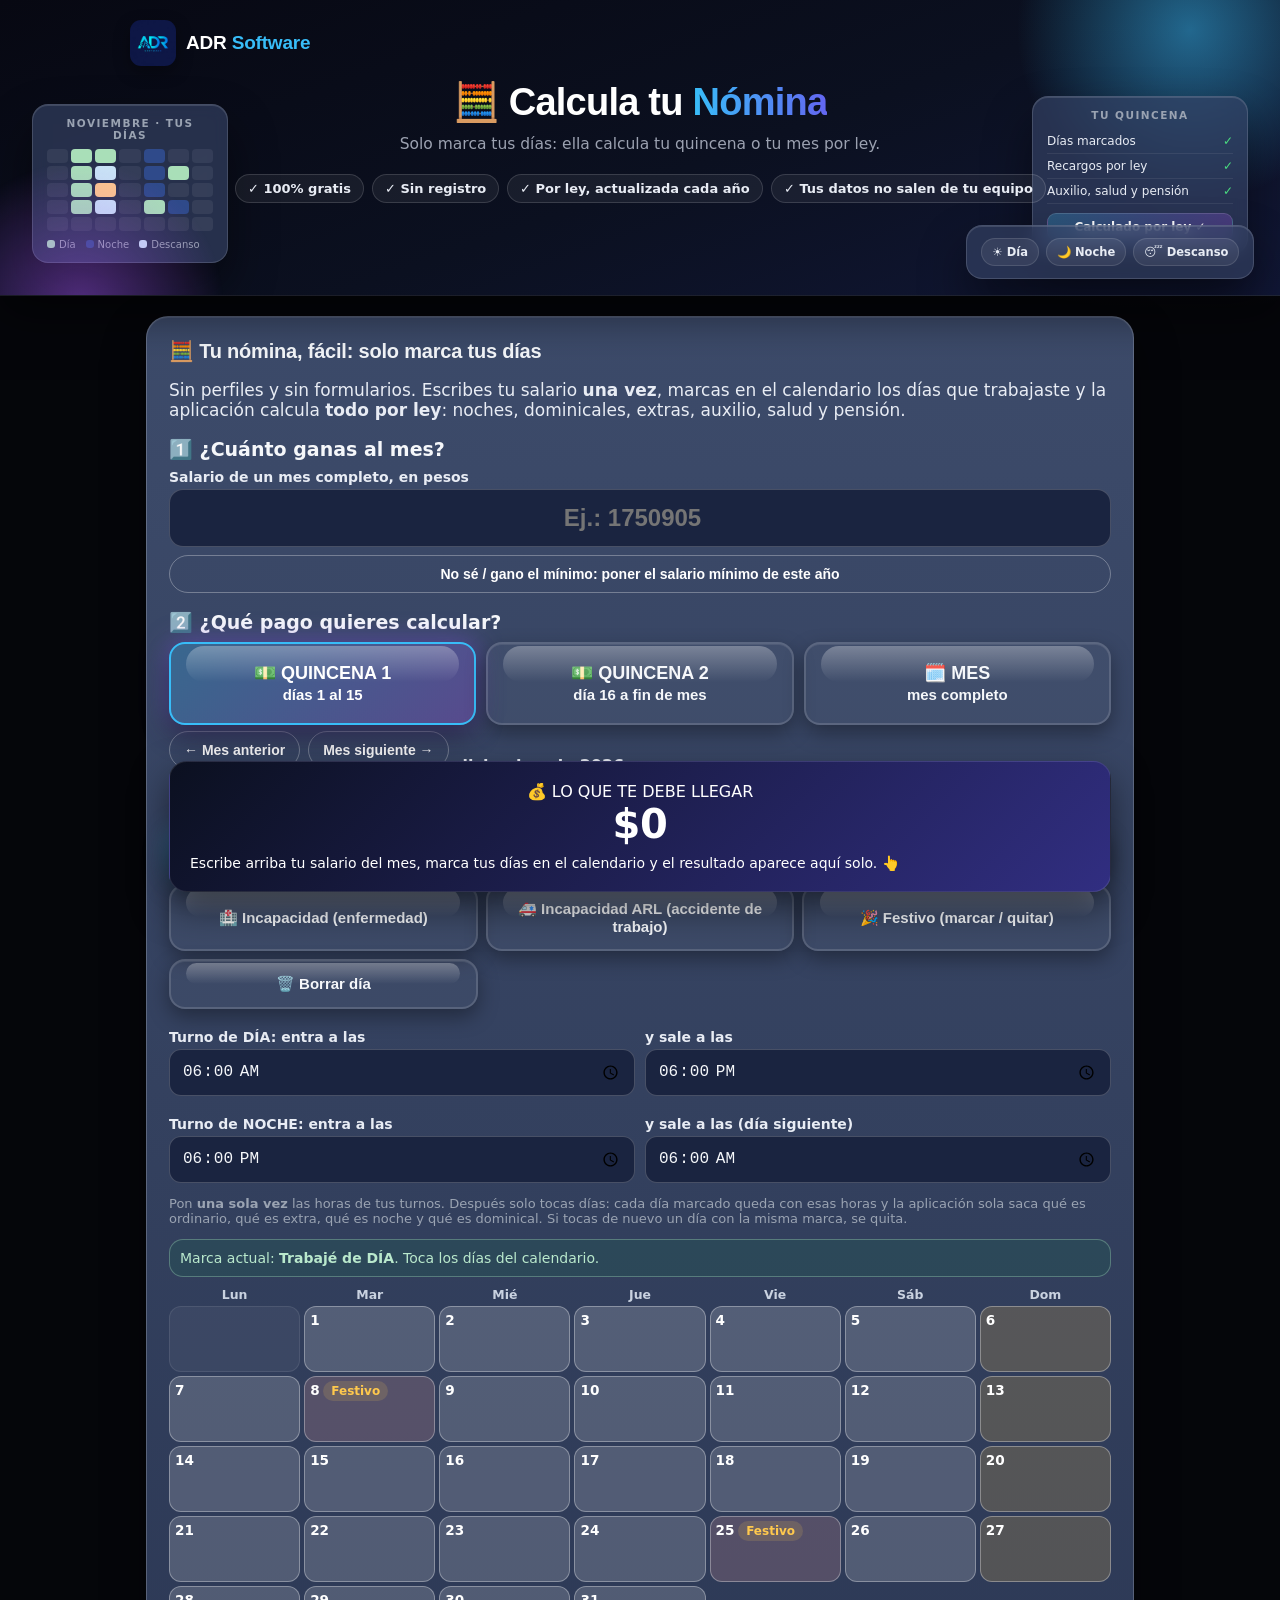
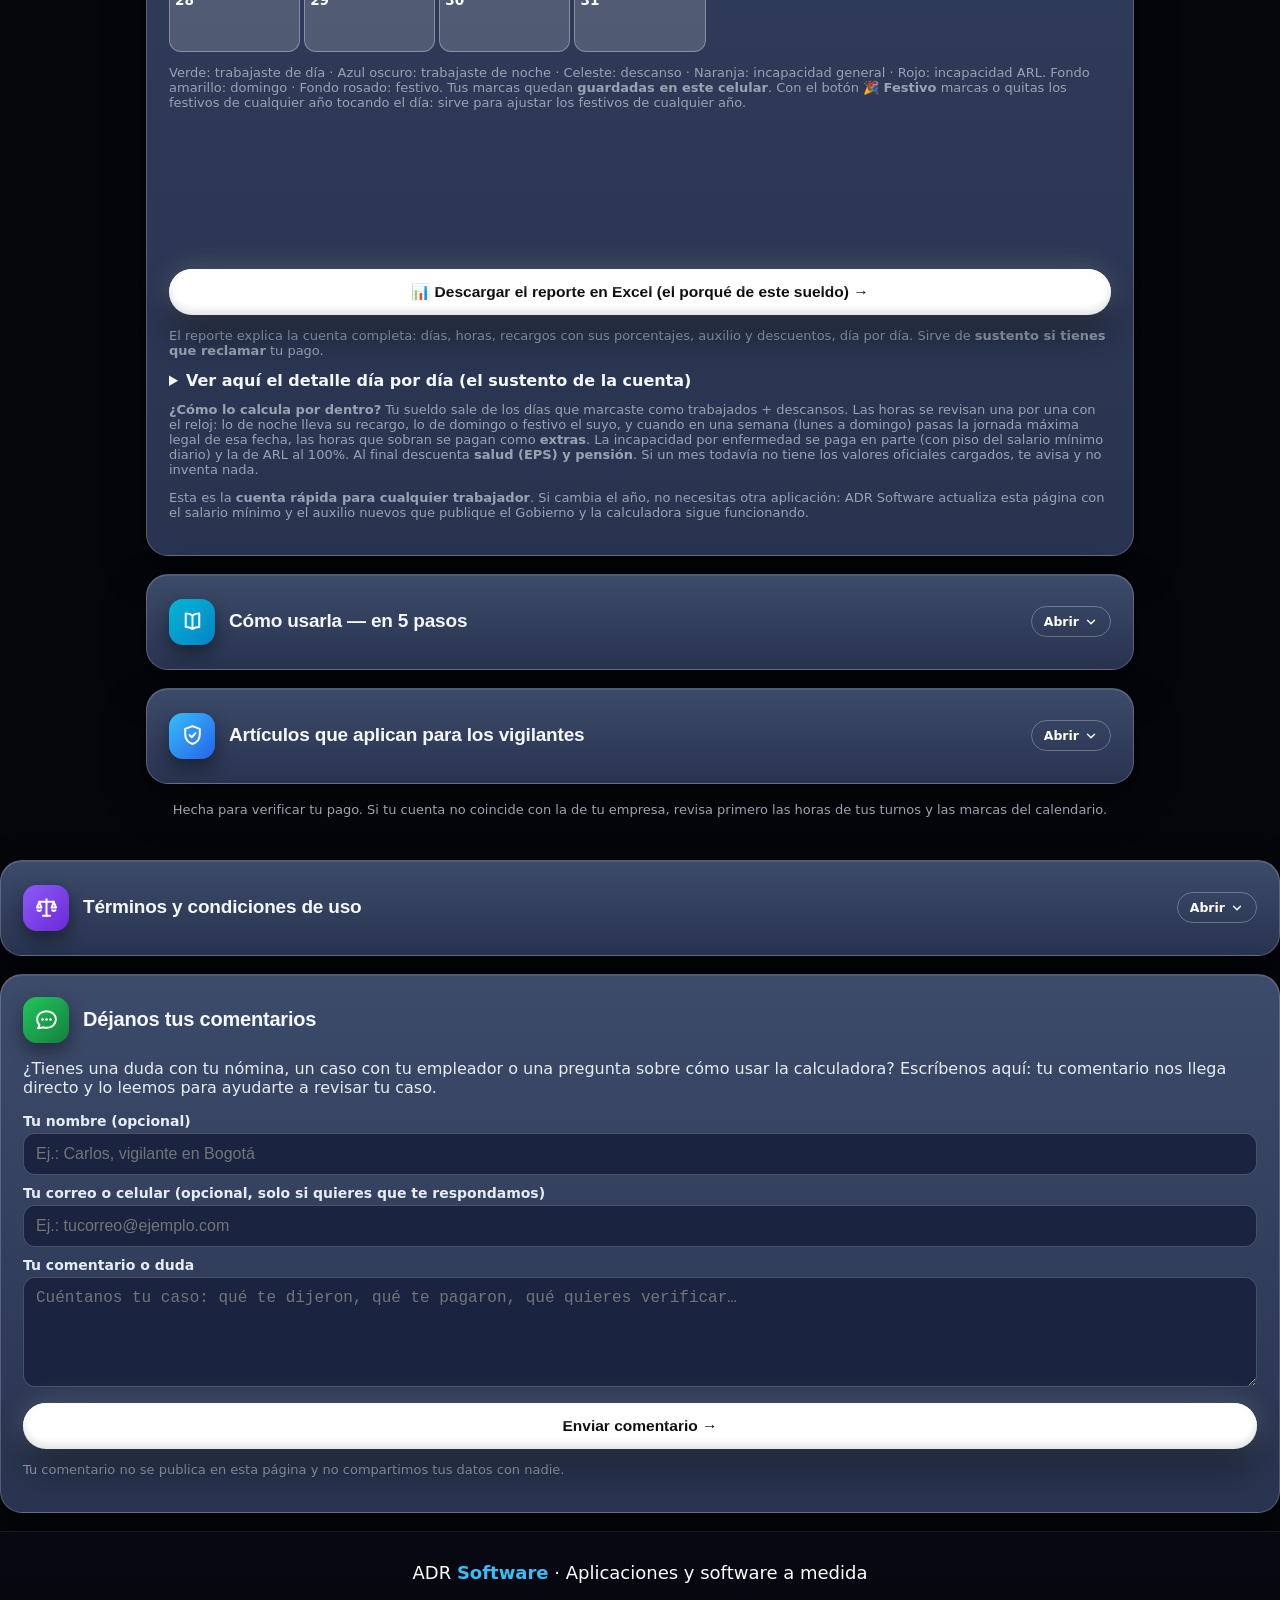
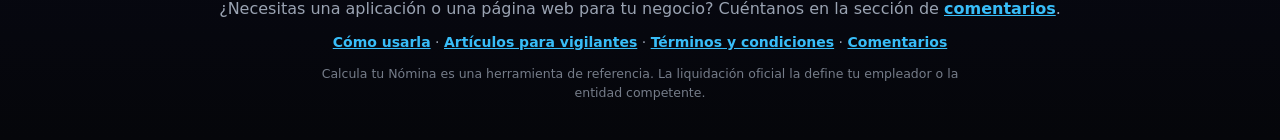
==== commit 96bf2c8d: "Diseño oscuro: tarjetas y calendario más claros" ====
--- a/index.html
+++ b/index.html
@@ -127,13 +127,13 @@
 nav button{background:rgba(255,255,255,.05);border:1px solid rgba(255,255,255,.16);color:#E8ECF4;border-radius:999px}
 nav button.activo{background:#FFFFFF;color:#0A0A0F;border-color:#FFFFFF}
 /* Tarjetas de cristal */
-.tarjeta{background:linear-gradient(180deg,rgba(17,24,43,.88),rgba(11,16,32,.92));border:1px solid rgba(255,255,255,.09);border-radius:22px;padding:22px;box-shadow:0 18px 44px rgba(0,0,0,.45);margin-bottom:18px}
+.tarjeta{background:linear-gradient(180deg,rgba(64,79,112,.95),rgba(41,53,82,.97));border:1px solid rgba(255,255,255,.20);border-radius:22px;padding:22px;box-shadow:0 18px 44px rgba(0,0,0,.45),inset 0 1px 0 rgba(255,255,255,.09);margin-bottom:18px}
 .tarjeta h2{font-family:'Sora','Inter',sans-serif;color:#F5F7FA;font-size:20px;letter-spacing:-.01em}
 .tarjeta h3{color:#F5F7FA}
 label{color:#E8ECF4}
 .peq{color:#9AA3B2}
-input,select,textarea{background:#0E1428;color:#F5F7FA;border:1px solid rgba(255,255,255,.14);border-radius:12px;padding:11px 12px;transition:border-color .15s,box-shadow .15s}
-select option{background:#0E1428;color:#F5F7FA}
+input,select,textarea{background:#1A2440;color:#F5F7FA;border:1px solid rgba(255,255,255,.20);border-radius:12px;padding:11px 12px;transition:border-color .15s,box-shadow .15s}
+select option{background:#1A2440;color:#F5F7FA}
 input:focus,select:focus,textarea:focus{outline:none;border-color:#38BDF8;box-shadow:0 0 0 4px rgba(56,189,248,.22)}
 input[type="checkbox"],input[type="radio"]{accent-color:#38BDF8}
 /* Botón principal: pastilla blanca, texto oscuro, flecha (jerarquía del diseño de referencia) */
@@ -160,13 +160,14 @@
 .rapido-btn[data-modo-rapido="incapacidad_general"].activo{background:#FFC98A;border-color:#E07B24}
 .rapido-btn[data-modo-rapido="incapacidad_arl"].activo{background:#F6A8A8;border-color:#D63A3A}
 .rapido-btn[data-modo-rapido="borrar"].activo{background:#F2B8B2;border-color:#B42318}
-.cal-dia{background:rgba(255,255,255,.03);border:1px solid rgba(255,255,255,.10);color:#E8ECF4;border-radius:12px}
-.cal-dia.domingo{background:rgba(255,201,77,.07)}
-.cal-dia.festivo{background:rgba(246,168,168,.08)}
-.cal-dia.sin-registro{color:#9AA3B2}
+.cal-dia{background:rgba(255,255,255,.17);border:1px solid rgba(255,255,255,.32);color:#E8ECF4;border-radius:12px}
+.cal-dia .num{color:#FFFFFF}
+.cal-dia.domingo{background:rgba(255,201,77,.18)}
+.cal-dia.festivo{background:rgba(246,168,168,.19)}
+.cal-dia.sin-registro{color:#B9C2D4}
 .cal-dia.sel{outline:3px solid #38BDF8}
 .cal-dia.marcado-trabajado,.cal-dia.marcado-descanso,.cal-dia.marcado-incapacidad,.cal-dia.marcado-incapacidad-arl{color:#12211A}
-.cal-cab div{color:#9AA3B2}
+.cal-cab div{color:#C9D2E0}
 /* Modo pregunta por pregunta */
 .ci-pregunta{color:#F5F7FA}
 .ci-boton{background:rgba(255,255,255,.04);border:2px solid rgba(255,255,255,.14);color:#F5F7FA;border-radius:16px;transition:transform .12s,box-shadow .12s}
@@ -213,7 +214,7 @@
 .leyes p{margin-left:37px}
 #vigilantes h3{margin-top:18px}
 /* Mini acordeones por oficio */
-.acordeon-mini{margin-top:16px;border:1px solid rgba(255,255,255,.10);border-radius:16px;padding:13px 15px;background:rgba(255,255,255,.03)}
+.acordeon-mini{margin-top:16px;border:1px solid rgba(255,255,255,.13);border-radius:16px;padding:13px 15px;background:rgba(255,255,255,.06)}
 .acordeon-mini .icono-oficio{width:37px;height:37px;border-radius:11px}
 .acordeon-mini .icono-oficio svg{width:21px;height:21px}
 .acordeon-mini .acordeon-titulo{font-size:16.5px}
@@ -236,7 +237,7 @@
 .adr-pie-nota{font-size:12.5px;opacity:.75;max-width:640px;margin:10px auto 0;line-height:1.55}
 /* ===== Escena del héroe: la calculadora flotando en 3D ===== */
 .adr-escena{position:absolute;inset:0;z-index:0;pointer-events:none;transition:transform .35s ease-out}
-.panel-3d{position:absolute;background:rgba(13,19,38,.55);backdrop-filter:blur(8px);-webkit-backdrop-filter:blur(8px);border:1px solid rgba(255,255,255,.14);border-radius:16px;box-shadow:0 24px 48px rgba(0,0,0,.45),inset 0 1px 0 rgba(255,255,255,.12);padding:12px 14px;color:#E8ECF4;animation:flotarPanel 8s ease-in-out infinite alternate}
+.panel-3d{position:absolute;background:rgba(54,68,102,.66);backdrop-filter:blur(8px);-webkit-backdrop-filter:blur(8px);border:1px solid rgba(255,255,255,.14);border-radius:16px;box-shadow:0 24px 48px rgba(0,0,0,.45),inset 0 1px 0 rgba(255,255,255,.12);padding:12px 14px;color:#E8ECF4;animation:flotarPanel 8s ease-in-out infinite alternate}
 .panel-tit{font-size:10.5px;font-weight:700;letter-spacing:.14em;text-transform:uppercase;color:#9AA3B2;margin-bottom:8px}
 .panel-cal{left:2.5%;top:104px;width:196px}
 .panel-cal-grid{display:grid;grid-template-columns:repeat(7,1fr);gap:3px}
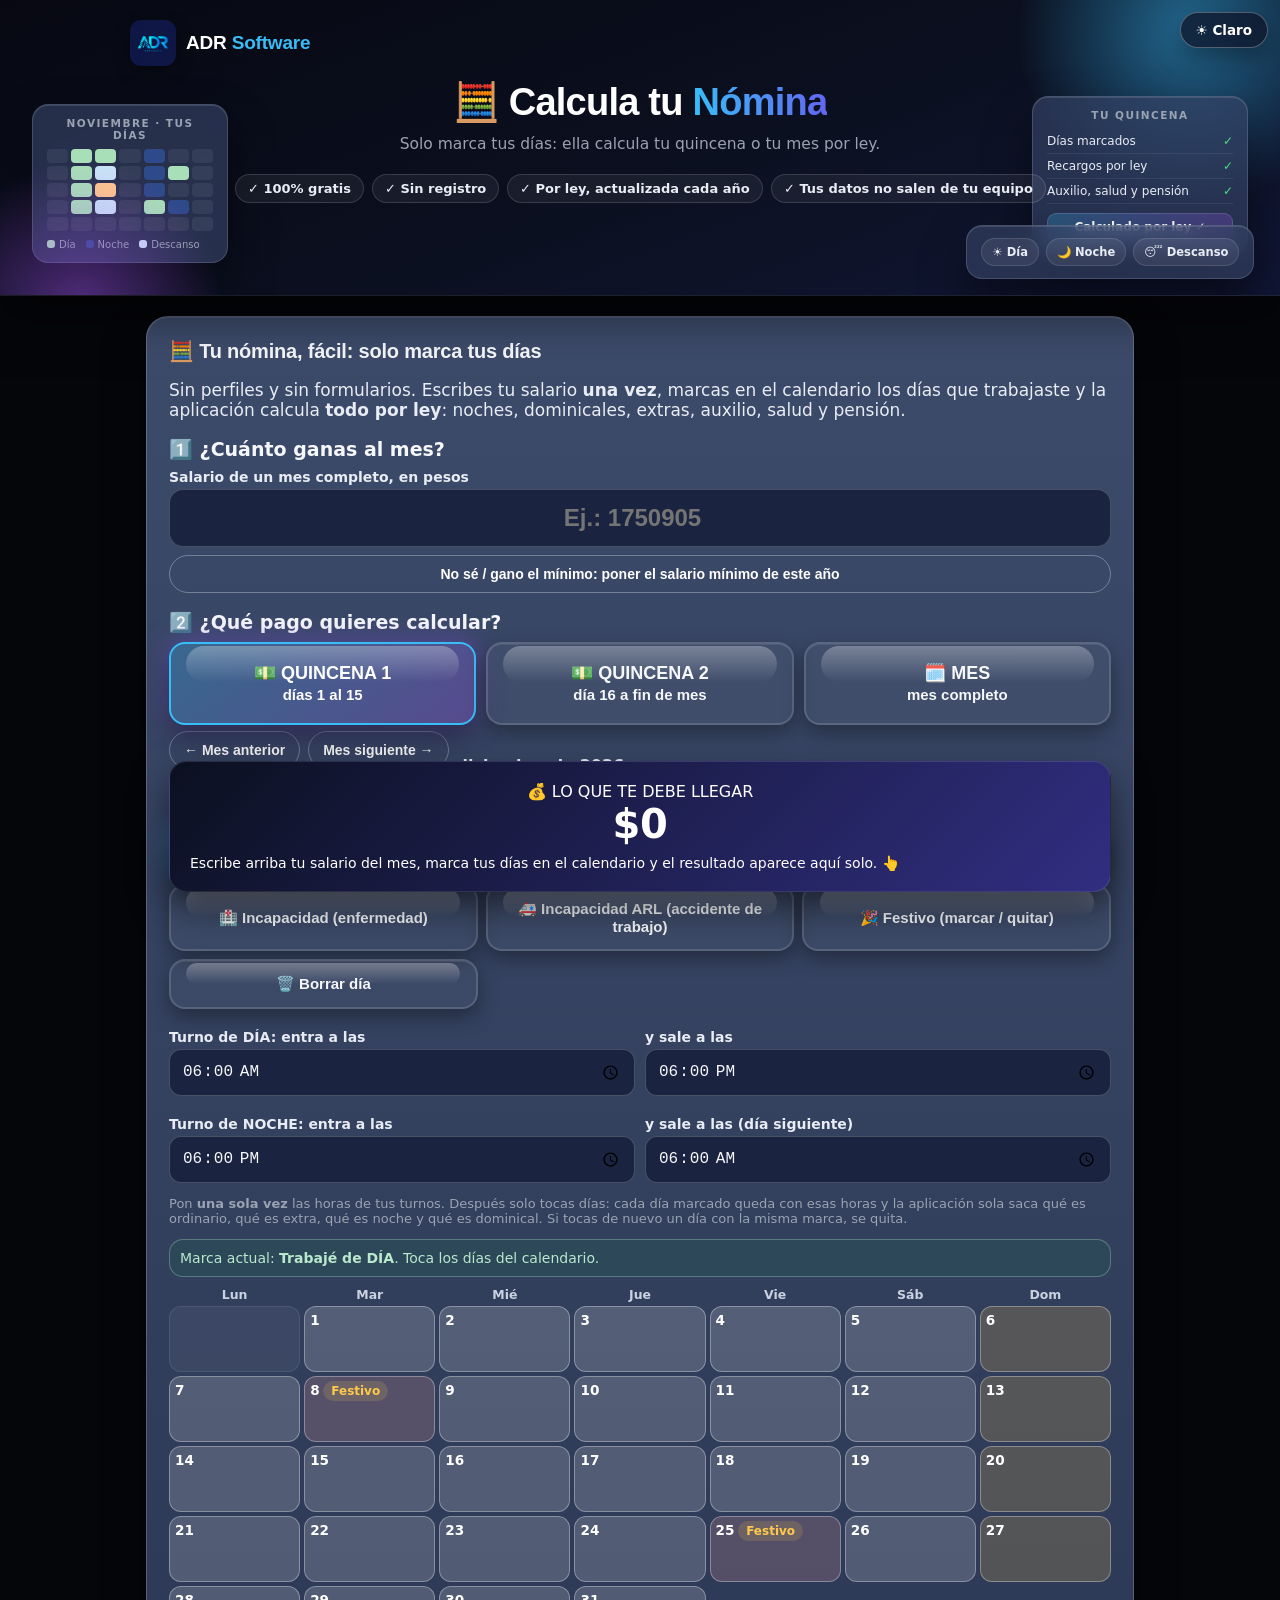
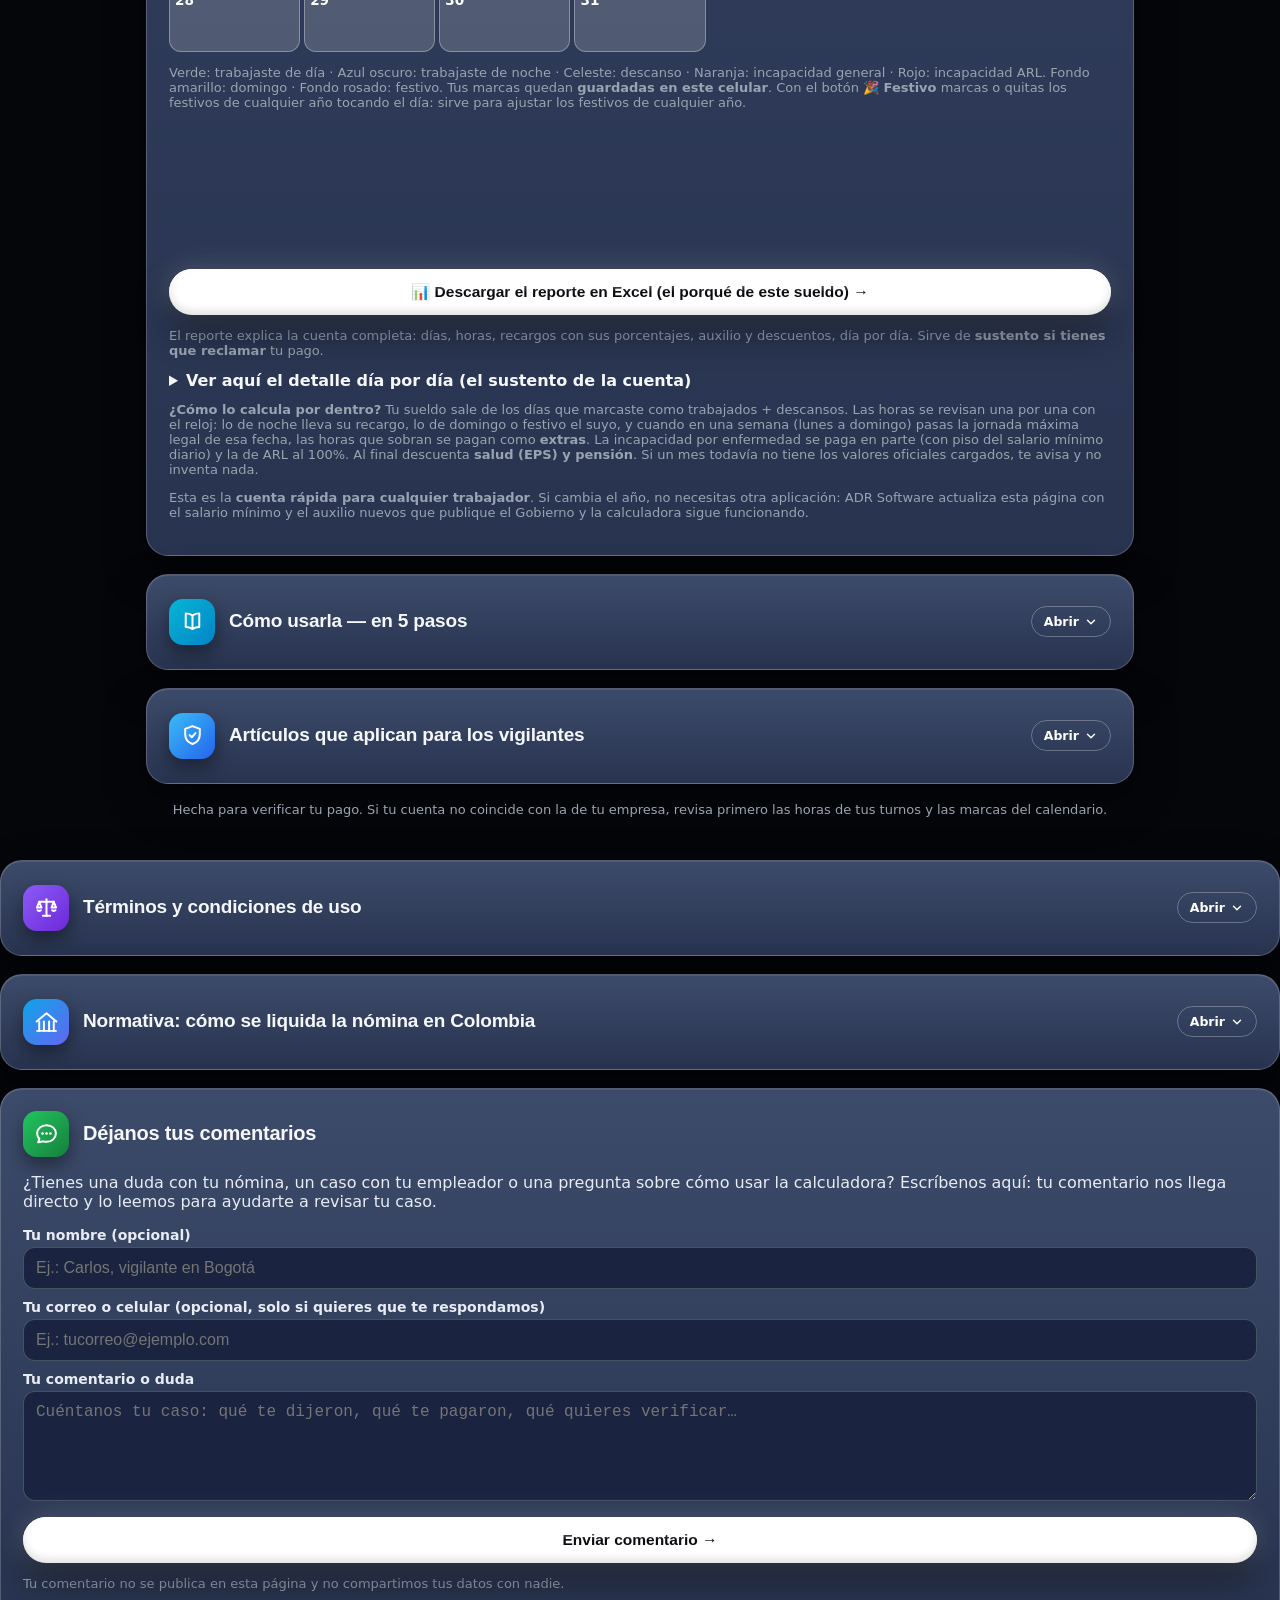
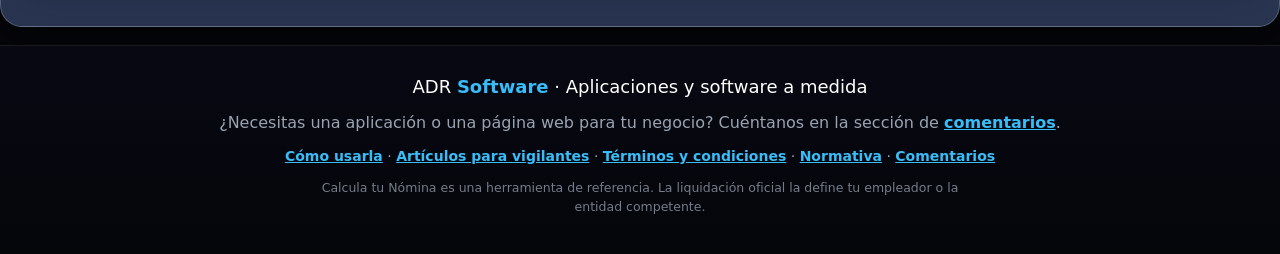
==== commit 6b23a81e: "Modo claro/oscuro y sección de normativa" ====
--- a/index.html
+++ b/index.html
@@ -94,6 +94,7 @@
 </style>
 <meta http-equiv="Content-Security-Policy" content="default-src 'self' data: blob:; script-src 'self' 'unsafe-inline'; connect-src 'self' https://api.web3forms.com; style-src 'self' 'unsafe-inline' https://fonts.googleapis.com; font-src 'self' https://fonts.gstatic.com; img-src 'self' data: blob:; base-uri 'self'; object-src 'none'">
 <meta name="referrer" content="strict-origin-when-cross-origin">
+<script>(function(){try{if(localStorage.getItem('calcula-nomina-tema')==='claro'){document.documentElement.classList.add('tema-claro');}}catch(e){}})();</script>
 <link rel="preconnect" href="https://fonts.googleapis.com">
 <link rel="preconnect" href="https://fonts.gstatic.com" crossorigin>
 <link href="https://fonts.googleapis.com/css2?family=Inter:wght@400;600;700;800&family=Sora:wght@600;700;800&display=swap" rel="stylesheet">
@@ -193,6 +194,7 @@
 .ico-domestica{background:linear-gradient(135deg,#F43F5E,#BE123C)}
 .ico-conserje{background:linear-gradient(135deg,#F59E0B,#D97706)}
 .ico-terminos{background:linear-gradient(135deg,#8B5CF6,#6D28D9)}
+.ico-normativa{background:linear-gradient(135deg,#0EA5E9,#6366F1)}
 .ico-comentarios{background:linear-gradient(135deg,#22C55E,#15803D)}
 .acordeon-flecha{flex:none;display:inline-flex;align-items:center;gap:5px;font-size:12.5px;font-weight:700;color:#FFFFFF;background:transparent;border:1px solid rgba(255,255,255,.28);padding:7px 12px;border-radius:999px;transition:background .2s,color .2s}
 .acordeon-flecha svg{width:14px;height:14px;transition:transform .35s}
@@ -289,10 +291,68 @@
 .acordeon.abierto>.acordeon-btn .acordeon-flecha{box-shadow:0 8px 20px rgba(0,0,0,.4),0 0 18px rgba(255,255,255,.25)}
 .cal-dia{transition:transform .15s,box-shadow .15s}
 .cal-dia:hover{transform:translateY(-2px);box-shadow:0 8px 16px rgba(0,0,0,.4)}
+/* ===== Botón de tema y MODO CLARO (elección del visitante, se guarda) ===== */
+#tema-btn{position:fixed;top:12px;right:12px;z-index:80;padding:9px 15px;border-radius:999px;font-family:inherit;font-size:13.5px;font-weight:700;cursor:pointer;background:rgba(13,19,38,.72);color:#FFFFFF;border:1px solid rgba(255,255,255,.28);backdrop-filter:blur(8px);-webkit-backdrop-filter:blur(8px);box-shadow:0 10px 24px rgba(0,0,0,.35)}
+html.tema-claro #tema-btn{background:rgba(255,255,255,.88);color:#0B1736;border-color:rgba(11,23,54,.22);box-shadow:0 10px 24px rgba(11,23,54,.18)}
+html.tema-claro body{background:radial-gradient(900px 520px at 12% -5%,rgba(37,99,235,.14) 0%,rgba(37,99,235,0) 60%),radial-gradient(820px 520px at 92% 0%,rgba(124,58,237,.10) 0%,rgba(124,58,237,0) 60%),linear-gradient(180deg,#DCE8FC 0,#EFF4FE 340px,#EDF2FB 100%);color:#1B2740}
+html.tema-claro header{background:linear-gradient(160deg,#FFFFFF 0%,#E9EFFC 60%,#DCE7FB 100%);box-shadow:0 14px 34px rgba(11,23,54,.14);border-bottom:1px solid rgba(11,23,54,.08)}
+html.tema-claro header h1{color:#0B1736}
+html.tema-claro header p{color:#54678C}
+html.tema-claro .adr-marca-nombre{color:#0B1736}
+html.tema-claro .adr-marca-nombre b{color:#0284C7}
+html.tema-claro .adr-confianza span{background:rgba(255,255,255,.6);border-color:rgba(11,23,54,.14);color:#22304F}
+html.tema-claro .panel-3d{background:rgba(255,255,255,.66);color:#22304F;border-color:rgba(11,23,54,.12);box-shadow:0 24px 48px rgba(11,23,54,.16),inset 0 1px 0 rgba(255,255,255,.9)}
+html.tema-claro .panel-tit{color:#54678C}
+html.tema-claro .panel-cal-grid span{background:rgba(11,23,54,.07)}
+html.tema-claro .panel-leyenda{color:#54678C}
+html.tema-claro .fila-recibo{border-bottom-color:rgba(11,23,54,.08)}
+html.tema-claro .panel-total{color:#0B1736;background:linear-gradient(90deg,rgba(56,189,248,.22),rgba(168,85,247,.22));border-color:rgba(11,23,54,.12)}
+html.tema-claro .panel-marcas span{background:rgba(255,255,255,.6);border-color:rgba(11,23,54,.12)}
+html.tema-claro nav button{background:#FFFFFF;border-color:#C9D6EE;color:#0B1736}
+html.tema-claro nav button.activo{background:#0B1736;color:#FFFFFF;border-color:#0B1736;box-shadow:0 10px 24px rgba(11,23,54,.3)}
+html.tema-claro .tarjeta{background:linear-gradient(180deg,#FFFFFF,#F0F5FE);border-color:rgba(11,23,54,.10);box-shadow:0 12px 32px rgba(11,23,54,.10)}
+html.tema-claro .tarjeta h2,html.tema-claro .tarjeta h3{color:#0B1736}
+html.tema-claro label{color:#22304F}
+html.tema-claro .peq{color:#54678C}
+html.tema-claro input,html.tema-claro select,html.tema-claro textarea{background:#FFFFFF;color:#12211A;border-color:#C9D6EE}
+html.tema-claro select option{background:#FFFFFF;color:#12211A}
+html.tema-claro input:focus,html.tema-claro select:focus,html.tema-claro textarea:focus{border-color:#2563EB;box-shadow:0 0 0 4px rgba(37,99,235,.16)}
+html.tema-claro button.accion{background:#0B1736;color:#FFFFFF;box-shadow:0 14px 30px rgba(11,23,54,.35),inset 0 2px 2px rgba(255,255,255,.35),inset 0 -4px 8px rgba(0,0,0,.35)}
+html.tema-claro button.secundario{border-color:rgba(11,23,54,.4);color:#0B1736}
+html.tema-claro button.peligro{border-color:rgba(214,58,58,.5);color:#B42318}
+html.tema-claro summary{color:#0B1736}
+html.tema-claro th,html.tema-claro td{border-bottom-color:rgba(11,23,54,.10)}
+html.tema-claro .aviso{background:#FFF3CD;border-color:#ECD28A;color:#8A5A00}
+html.tema-claro .error{background:#FDECEB;border-color:#F2B8B2;color:#7A271A}
+html.tema-claro .okcaja{background:#E7F6EE;border-color:#A9DCC0;color:#14532D}
+html.tema-claro .etiqueta{background:#E3EDFF;color:#0B1736}
+html.tema-claro .etiqueta.pendiente{background:#FFF3CD;color:#8A5A00}
+html.tema-claro .etiqueta.verificado{background:#D9F2E3;color:#137547}
+html.tema-claro .pendiente-caja{border-color:#C9D6EE;color:#54678C}
+html.tema-claro .perfil-carta{border-color:#E3EBF9;background:#FBFCFF}
+html.tema-claro .rapido-btn,html.tema-claro .ci-boton{background:#FFFFFF;border-color:#D7E1F2;color:#12211A;box-shadow:0 8px 20px rgba(11,23,54,.10)}
+html.tema-claro .cal-dia{background:#FFFFFF;border-color:#D7E1F2;color:#22304F}
+html.tema-claro .cal-dia .num{color:#0B1736}
+html.tema-claro .cal-dia.domingo{background:#FDF6E3}
+html.tema-claro .cal-dia.festivo{background:#FDEEEE}
+html.tema-claro .cal-dia.sin-registro{color:#8494B3}
+html.tema-claro .cal-dia.sel{outline-color:#2563EB}
+html.tema-claro .cal-cab div{color:#54678C}
+html.tema-claro .ci-pregunta{color:#0B1736}
+html.tema-claro .ci-boton.activo{background:linear-gradient(135deg,rgba(56,189,248,.20),rgba(168,85,247,.20));border-color:#2563EB;color:#0B1736}
+html.tema-claro .ci-paso button{border-color:#2563EB;background:#FFFFFF;color:#2563EB}
+html.tema-claro .ci-paso .ci-valor{color:#0B1736}
+html.tema-claro .ci-paso .ci-valor small{color:#54678C}
+html.tema-claro #terminos p{color:#33456B}
+html.tema-claro .acordeon-titulo{color:#0B1736}
+html.tema-claro .acordeon-flecha{color:#0B1736;border-color:rgba(11,23,54,.3)}
+html.tema-claro .acordeon.abierto>.acordeon-btn .acordeon-flecha{background:#0B1736;color:#FFFFFF;border-color:#0B1736}
+html.tema-claro .acordeon-mini{border-color:#E3EBF9;background:#F8FAFF}
+html.tema-claro .tarjeta a{color:#2563EB}
 /* La sección de valores por año es solo de administración: no se muestra en la web */
 #cfg-tarjeta{display:none!important}
 </style></head>
-<body>
+<body><button id="tema-btn" type="button" aria-label="Cambiar entre modo claro y modo oscuro">☀️ Claro</button>
 <!-- ============================================================
      Calcula tu Nómina (proyecto independiente)
      Una sola página: marcas tus días y calcula todo por ley.
@@ -1031,6 +1091,32 @@
   </div></div>
 </div>
 
+<div class="tarjeta acordeon revelar" id="normativa">
+  <button type="button" class="acordeon-btn" data-acordeon aria-expanded="false">
+    <span class="icono-oficio ico-normativa"><svg viewBox="0 0 24 24" fill="none" stroke="currentColor" stroke-width="1.9" stroke-linecap="round" stroke-linejoin="round"><path d="M3 21h18"/><path d="M5 21v-9"/><path d="M9.5 21v-9"/><path d="M14.5 21v-9"/><path d="M19 21v-9"/><path d="M2.5 12L12 4l9.5 8"/></svg></span>
+    <span class="acordeon-titulo">Normativa: cómo se liquida la nómina en Colombia</span>
+    <span class="acordeon-flecha"><span class="f-abrir">Abrir</span><span class="f-cerrar">Cerrar</span><svg viewBox="0 0 24 24" fill="none" stroke="currentColor" stroke-width="2.4" stroke-linecap="round" stroke-linejoin="round"><path d="M6 9l6 6 6-6"/></svg></span>
+  </button>
+  <div class="acordeon-panel"><div class="acordeon-contenido">
+    <p>Estas son las reglas con las que esta calculadora hace tus cuentas, explicadas en palabras claras. Es un resumen informativo: la liquidación oficial la hace tu empleador con la ley vigente y tu contrato.</p>
+    <div class="leyes">
+      <h3>El salario mínimo y el auxilio de transporte</h3>
+      <p>Ningún trabajador puede ganar menos del salario mínimo legal, que el Gobierno fija cada año por decreto. En 2026 es <strong>$1.750.905</strong> al mes. Si ganas hasta dos salarios mínimos, además te deben pagar el <strong>auxilio de transporte</strong> (en 2026, <strong>$249.095</strong> al mes).</p>
+      <h3>La jornada de trabajo</h3>
+      <p>La jornada máxima es de <strong>42 horas a la semana</strong> (Ley 2101 de 2021; la reducción llegó a 42 horas el 15 de julio de 2026) sin que te puedan bajar el salario. El trabajo de <strong>día</strong> va de 6:00 a. m. a 7:00 p. m.; la <strong>noche</strong> empieza a las 7:00 p. m. (Ley 2466 de 2025). Tienes derecho a un día de <strong>descanso semanal obligatorio</strong>.</p>
+      <h3>Los recargos: lo que vale más tu hora</h3>
+      <p>Sobre el valor de tu hora normal: la hora <strong>nocturna</strong> paga un <strong>35%</strong> más; la hora <strong>extra de día</strong>, un <strong>25%</strong> más; la hora <strong>extra de noche</strong>, un <strong>75%</strong> más; y el trabajo en <strong>domingo o festivo</strong> paga un <strong>90%</strong> más en 2026 (sube a 100% desde julio de 2027). El tope normal de horas extras es de <strong>2 al día</strong>.</p>
+      <h3>Lo que te descuentan</h3>
+      <p>De tu salario te descuentan <strong>salud (EPS): 4%</strong> y <strong>pensión: 4%</strong>. La otra parte la pone tu empleador: salud 8,5% y pensión 12%, que no salen de tu bolsillo.</p>
+      <h3>Las prestaciones: plata que se va guardando para ti</h3>
+      <p><strong>Cesantías:</strong> un mes de salario por cada año trabajado, con intereses del 12% anual. <strong>Prima de servicios:</strong> otro mes de salario por año, pagado en dos mitades (junio y diciembre). <strong>Vacaciones:</strong> 15 días hábiles de descanso pago por cada año.</p>
+      <h3>Las incapacidades</h3>
+      <p>Por enfermedad general, la incapacidad se paga al <strong>66,67%</strong> del salario (sin bajar del salario mínimo diario); del día 91 al 180 se paga al 50%. Si es por <strong>accidente de trabajo</strong>, la ARL paga el <strong>100%</strong>.</p>
+    </div>
+    <p>¿Quieres comprobar tu propio pago? Marca tus días en el calendario de arriba: la calculadora aplica estas mismas reglas hora por hora.</p>
+  </div></div>
+</div>
+
 <div class="tarjeta revelar" id="comentarios">
 <div class="tarjeta-titulo"><span class="icono-oficio ico-comentarios"><svg viewBox="0 0 24 24" fill="none" stroke="currentColor" stroke-width="1.9" stroke-linecap="round" stroke-linejoin="round"><path d="M12 4c4.97 0 9 3.58 9 8s-4.03 8-9 8c-1.05 0-2.06-.18-3-.5L4 20.5l1.2-3.2C3.9 15.8 3 14 3 12c0-4.42 4.03-8 9-8z"/><path d="M8.2 12h.01M12 12h.01M15.8 12h.01" stroke-width="2.6"/></svg></span><h2>Déjanos tus comentarios</h2></div>
 <p>¿Tienes una duda con tu nómina, un caso con tu empleador o una pregunta sobre cómo usar la calculadora? Escríbenos aquí: tu comentario nos llega directo y lo leemos para ayudarte a revisar tu caso.</p>
@@ -1088,7 +1174,7 @@
 <footer class="adr-pie">
 <p class="adr-pie-marca">ADR <b>Software</b> · Aplicaciones y software a medida</p>
 <p>¿Necesitas una aplicación o una página web para tu negocio? Cuéntanos en la sección de <a href="#comentarios">comentarios</a>.</p>
-<p class="adr-pie-links"><a href="#instrucciones">Cómo usarla</a> · <a href="#vigilantes">Artículos para vigilantes</a> · <a href="#terminos">Términos y condiciones</a> · <a href="#comentarios">Comentarios</a></p>
+<p class="adr-pie-links"><a href="#instrucciones">Cómo usarla</a> · <a href="#vigilantes">Artículos para vigilantes</a> · <a href="#terminos">Términos y condiciones</a> · <a href="#normativa">Normativa</a> · <a href="#comentarios">Comentarios</a></p>
 <p class="adr-pie-nota">Calcula tu Nómina es una herramienta de referencia. La liquidación oficial la define tu empleador o la entidad competente.</p>
 </footer>
 <script>
@@ -1096,6 +1182,7 @@
 if('IntersectionObserver' in window){var io=new IntersectionObserver(function(es){es.forEach(function(e){if(e.isIntersecting){e.target.classList.add('visible');io.unobserve(e.target);}});},{threshold:.06});document.querySelectorAll('.revelar').forEach(function(el){io.observe(el);});}else{document.querySelectorAll('.revelar').forEach(function(el){el.classList.add('visible');});}
 (function(){var fino=window.matchMedia('(pointer:fine)').matches;var reducido=window.matchMedia('(prefers-reduced-motion: reduce)').matches;if(!fino||reducido)return;var cab=document.querySelector('header');var escena=document.querySelector('.adr-escena');if(cab&&escena){cab.addEventListener('pointermove',function(e){var r=cab.getBoundingClientRect();var x=(e.clientX-r.left)/r.width-.5;var y=(e.clientY-r.top)/r.height-.5;escena.style.transform='perspective(950px) rotateY('+(x*7).toFixed(2)+'deg) rotateX('+(-y*7).toFixed(2)+'deg)';});cab.addEventListener('pointerleave',function(){escena.style.transform='';});}
 document.querySelectorAll('button.accion').forEach(function(b){b.addEventListener('pointermove',function(e){var r=b.getBoundingClientRect();var x=(e.clientX-r.left)/r.width-.5;var y=(e.clientY-r.top)/r.height-.5;b.style.transform='perspective(600px) rotateY('+(x*8).toFixed(2)+'deg) rotateX('+(-y*8).toFixed(2)+'deg) translateY(-3px)';});b.addEventListener('pointerleave',function(){b.style.transform='';});});})();
+(function(){var b=document.getElementById('tema-btn');if(!b)return;function pintar(){var claro=document.documentElement.classList.contains('tema-claro');b.textContent=claro?'🌙 Oscuro':'☀️ Claro';}pintar();b.addEventListener('click',function(){var claro=document.documentElement.classList.toggle('tema-claro');try{localStorage.setItem('calcula-nomina-tema',claro?'claro':'oscuro');}catch(e){}pintar();});})();
 </script>
 </body>
 </html>
